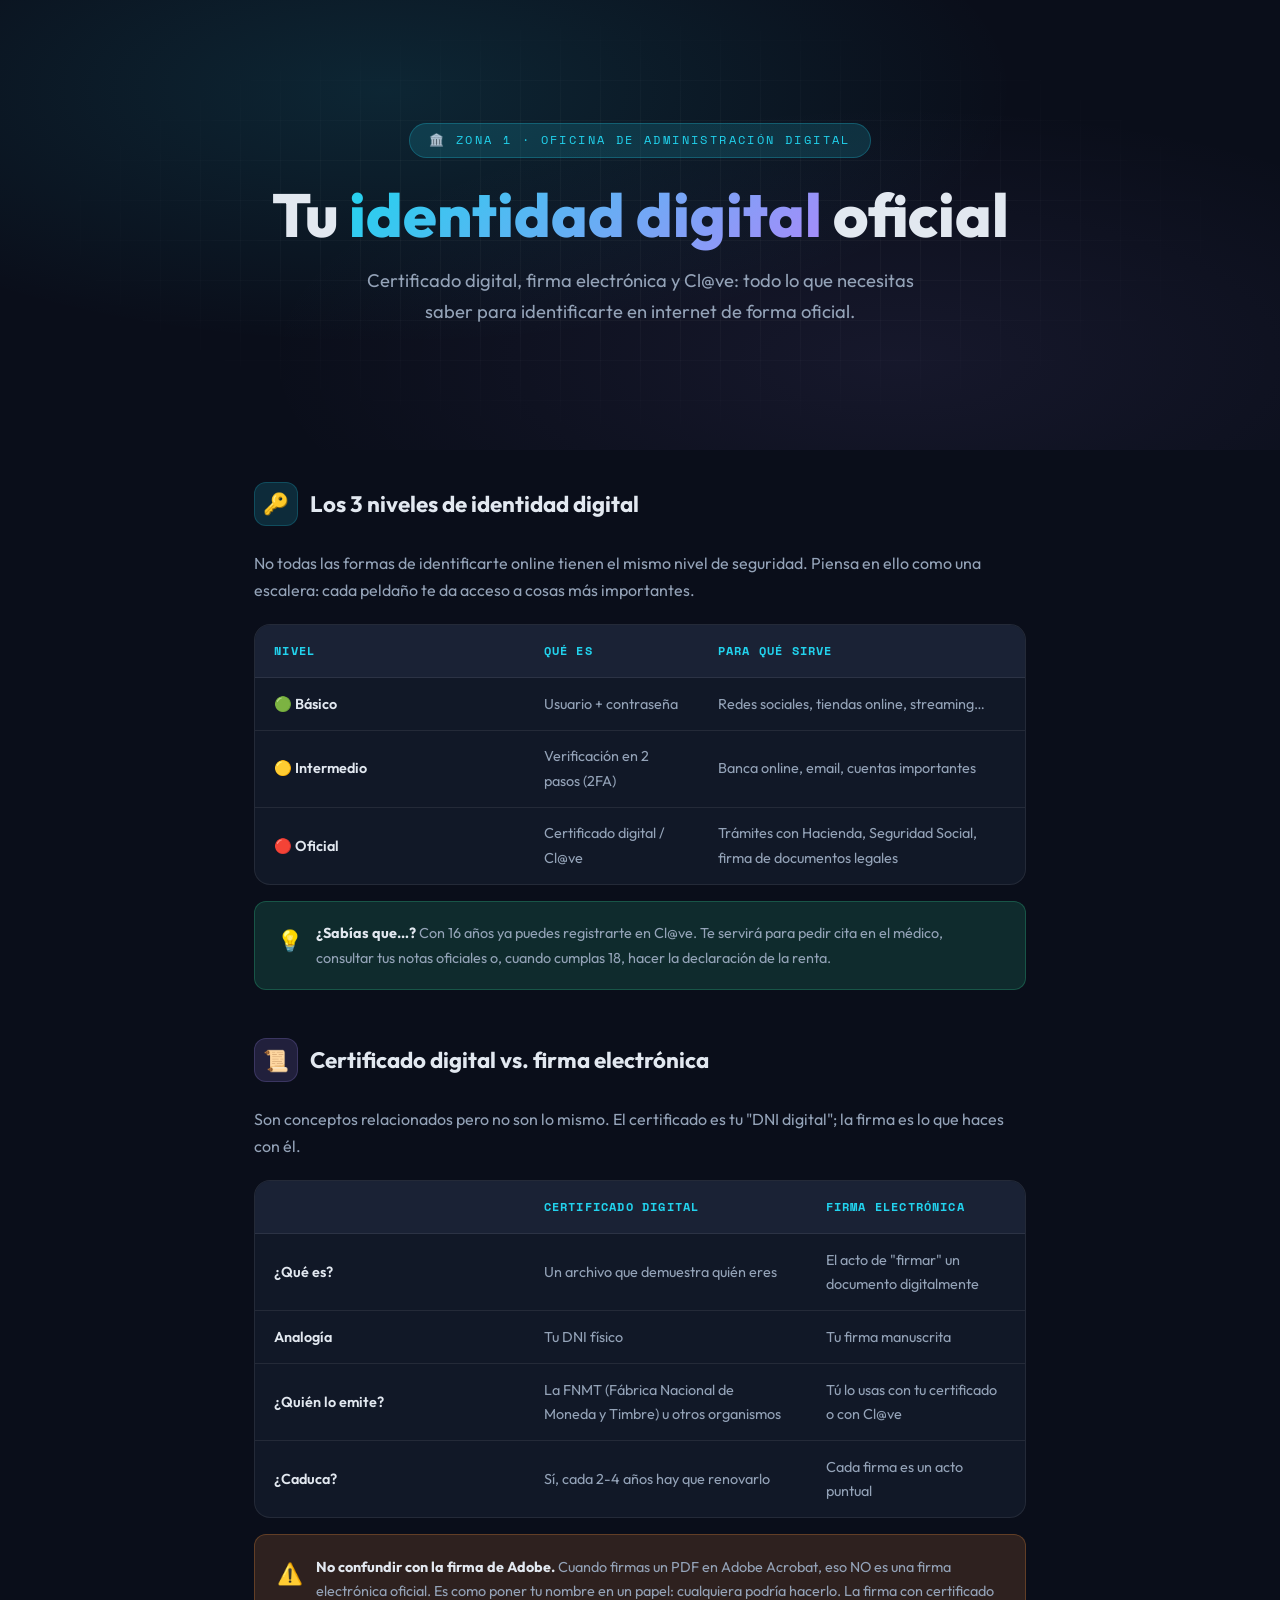
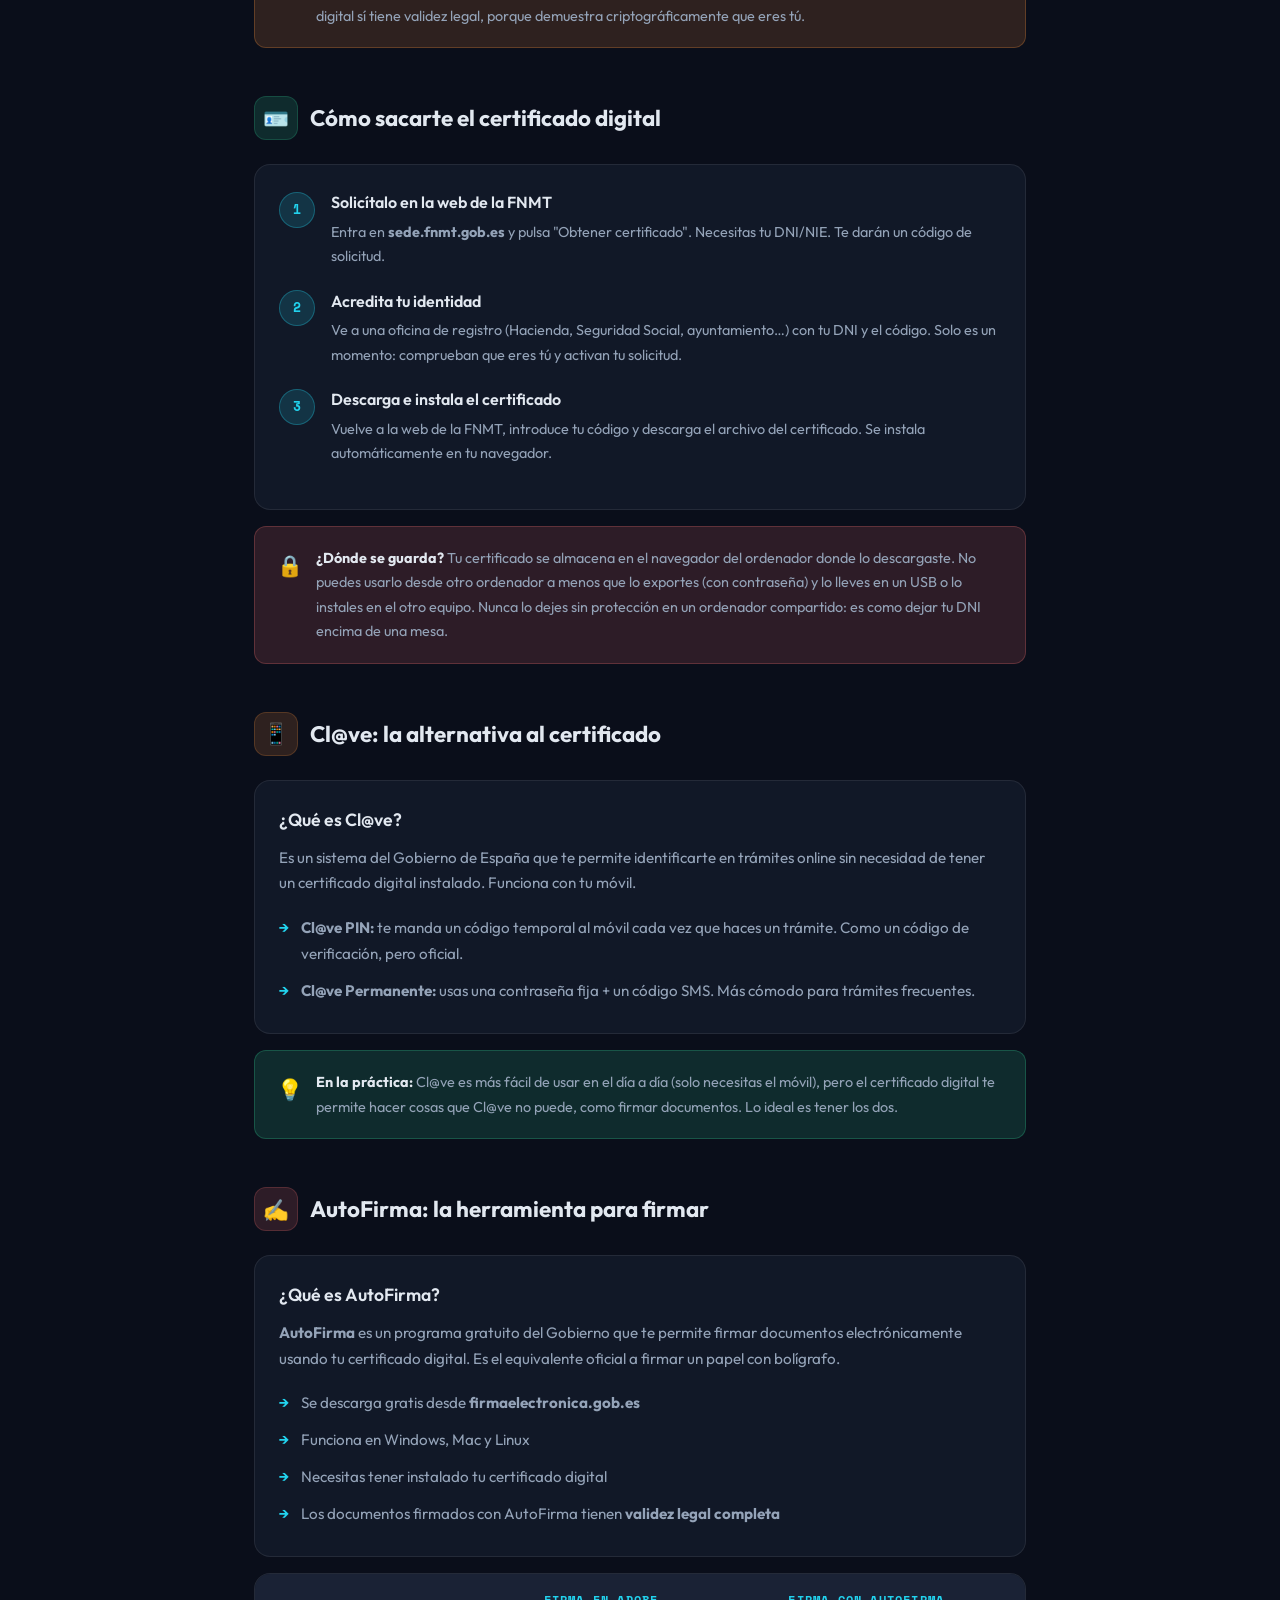
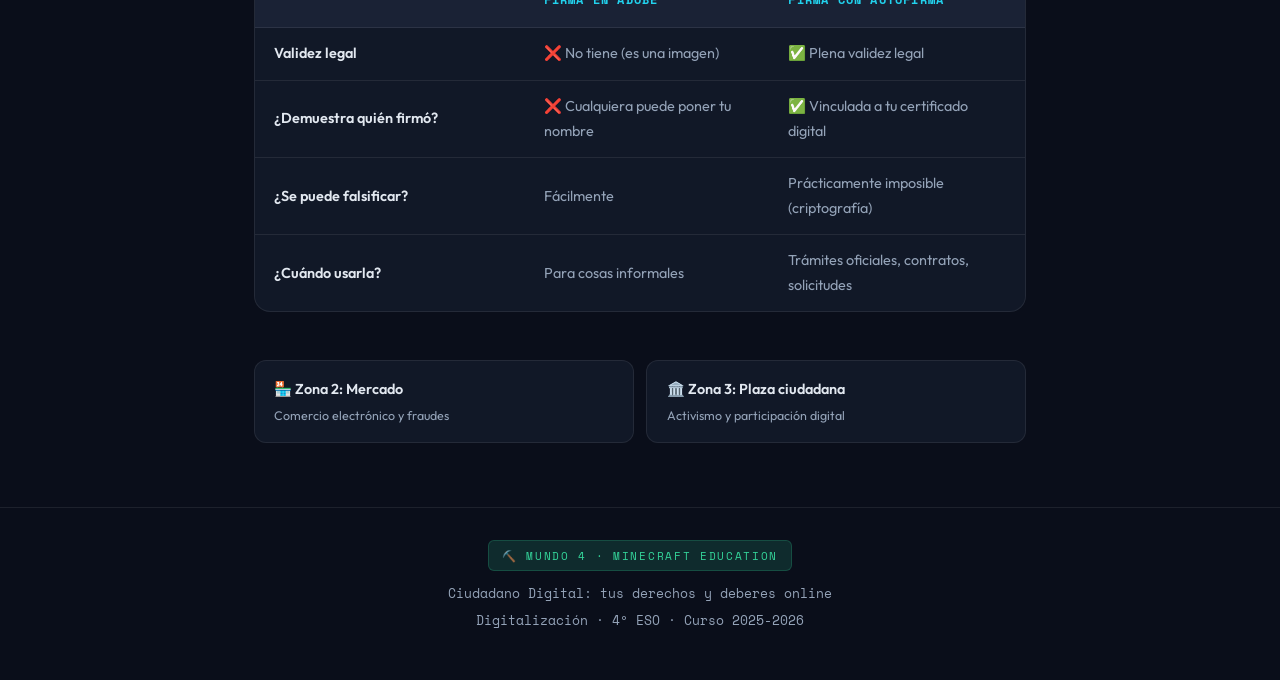
==== index.html @ 79eaaeb9 "Update index.html" ====
<!DOCTYPE html>
<html lang="es">
<head>
    <meta charset="UTF-8">
    <meta name="viewport" content="width=device-width, initial-scale=1.0">
    <title>Mundo 4 · Ciudadano Digital</title>
    <link href="https://fonts.googleapis.com/css2?family=Outfit:wght@300;400;600;800&family=Space+Mono:wght@400;700&display=swap" rel="stylesheet">
    <style>
        @font-face {
            font-family: 'Minecraft';
            src: url('Minecraft-Tenv2.otf') format('opentype');
            font-weight: normal;
            font-style: normal;
        }

        :root {
            --bg: #0a0e1a;
            --surface: #111827;
            --surface-2: #1a2235;
            --accent: #22d3ee;
            --accent-dim: rgba(34, 211, 238, 0.15);
            --accent-glow: rgba(34, 211, 238, 0.3);
            --green: #34d399;
            --green-dim: rgba(52, 211, 153, 0.15);
            --orange: #fb923c;
            --orange-dim: rgba(251, 146, 60, 0.15);
            --red: #f87171;
            --red-dim: rgba(248, 113, 113, 0.15);
            --purple: #a78bfa;
            --purple-dim: rgba(167, 139, 250, 0.15);
            --text: #e2e8f0;
            --text-dim: #94a3b8;
            --border: rgba(255,255,255,0.08);
        }

        * { margin: 0; padding: 0; box-sizing: border-box; }

        body {
            font-family: 'Outfit', sans-serif;
            background: var(--bg);
            color: var(--text);
            line-height: 1.7;
            overflow-x: hidden;
        }

        /* === HERO === */
        .hero {
            position: relative;
            min-height: 50vh;
            display: flex;
            flex-direction: column;
            justify-content: center;
            align-items: center;
            text-align: center;
            padding: 3rem 1.5rem;
            background:
                radial-gradient(ellipse at 30% 20%, rgba(34,211,238,0.12) 0%, transparent 50%),
                radial-gradient(ellipse at 70% 80%, rgba(167,139,250,0.08) 0%, transparent 50%),
                var(--bg);
        }

        .hero::before {
            content: '';
            position: absolute;
            inset: 0;
            background-image:
                linear-gradient(rgba(255,255,255,0.03) 1px, transparent 1px),
                linear-gradient(90deg, rgba(255,255,255,0.03) 1px, transparent 1px);
            background-size: 40px 40px;
            mask-image: radial-gradient(ellipse at center, black 30%, transparent 70%);
        }

        .hero-badge {
            font-family: 'Space Mono', monospace;
            font-size: 0.75rem;
            text-transform: uppercase;
            letter-spacing: 0.2em;
            color: var(--accent);
            background: var(--accent-dim);
            border: 1px solid rgba(34,211,238,0.25);
            padding: 0.4rem 1.2rem;
            border-radius: 100px;
            margin-bottom: 1.5rem;
            position: relative;
        }

        .hero h1 {
            font-family: 'Minecraft', 'Outfit', sans-serif;
            font-size: clamp(2.2rem, 6vw, 3.8rem);
            font-weight: 800;
            line-height: 1.1;
            margin-bottom: 1rem;
            position: relative;
        }

        .hero h1 span {
            background: linear-gradient(135deg, var(--accent), var(--purple));
            -webkit-background-clip: text;
            -webkit-text-fill-color: transparent;
            background-clip: text;
        }

        .hero p {
            font-size: 1.15rem;
            color: var(--text-dim);
            max-width: 560px;
            position: relative;
        }

        /* === MAIN CONTENT === */
        .content {
            max-width: 820px;
            margin: 0 auto;
            padding: 2rem 1.5rem 4rem;
        }

        /* === SECTION === */
        .section {
            margin-bottom: 3rem;
        }

        .section-header {
            display: flex;
            align-items: center;
            gap: 0.75rem;
            margin-bottom: 1.5rem;
        }

        .section-icon {
            width: 44px;
            height: 44px;
            border-radius: 12px;
            display: flex;
            align-items: center;
            justify-content: center;
            font-size: 1.3rem;
            flex-shrink: 0;
        }

        .section-icon.cyan { background: var(--accent-dim); border: 1px solid rgba(34,211,238,0.2); }
        .section-icon.green { background: var(--green-dim); border: 1px solid rgba(52,211,153,0.2); }
        .section-icon.orange { background: var(--orange-dim); border: 1px solid rgba(251,146,60,0.2); }
        .section-icon.purple { background: var(--purple-dim); border: 1px solid rgba(167,139,250,0.2); }
        .section-icon.red { background: var(--red-dim); border: 1px solid rgba(248,113,113,0.2); }

        .section-header h2 {
            font-family: 'Minecraft', 'Outfit', sans-serif;
            font-size: 1.4rem;
            font-weight: 700;
        }

        /* === CARDS === */
        .card {
            background: var(--surface);
            border: 1px solid var(--border);
            border-radius: 16px;
            padding: 1.5rem;
            margin-bottom: 1rem;
            transition: border-color 0.3s;
        }

        .card:hover {
            border-color: rgba(255,255,255,0.15);
        }

        .card h3 {
            font-size: 1.1rem;
            font-weight: 600;
            margin-bottom: 0.6rem;
        }

        .card p, .card li {
            color: var(--text-dim);
            font-size: 0.95rem;
        }

        .card ul {
            list-style: none;
            padding: 0;
        }

        .card ul li {
            padding: 0.35rem 0;
            padding-left: 1.4rem;
            position: relative;
        }

        .card ul li::before {
            content: '→';
            position: absolute;
            left: 0;
            color: var(--accent);
            font-weight: 600;
        }

        /* === COMPARISON TABLE === */
        .compare-table {
            width: 100%;
            border-collapse: separate;
            border-spacing: 0;
            background: var(--surface);
            border-radius: 16px;
            overflow: hidden;
            border: 1px solid var(--border);
            margin-bottom: 1rem;
        }

        .compare-table th {
            font-family: 'Space Mono', monospace;
            font-size: 0.75rem;
            text-transform: uppercase;
            letter-spacing: 0.1em;
            color: var(--accent);
            background: var(--surface-2);
            padding: 1rem 1.2rem;
            text-align: left;
            border-bottom: 1px solid var(--border);
        }

        .compare-table td {
            padding: 0.85rem 1.2rem;
            font-size: 0.9rem;
            color: var(--text-dim);
            border-bottom: 1px solid var(--border);
        }

        .compare-table tr:last-child td { border-bottom: none; }

        .compare-table td:first-child {
            font-weight: 600;
            color: var(--text);
            width: 35%;
        }

        /* === STEPS === */
        .steps {
            counter-reset: step;
        }

        .step {
            display: flex;
            gap: 1rem;
            margin-bottom: 1.2rem;
        }

        .step-num {
            counter-increment: step;
            width: 36px;
            height: 36px;
            border-radius: 50%;
            background: var(--accent-dim);
            border: 1px solid rgba(34,211,238,0.3);
            display: flex;
            align-items: center;
            justify-content: center;
            font-family: 'Space Mono', monospace;
            font-size: 0.8rem;
            font-weight: 700;
            color: var(--accent);
            flex-shrink: 0;
            margin-top: 0.15rem;
        }

        .step-num::before { content: counter(step); }

        .step-text h4 {
            font-size: 1rem;
            font-weight: 600;
            margin-bottom: 0.2rem;
        }

        .step-text p {
            color: var(--text-dim);
            font-size: 0.9rem;
        }

        /* === ALERT BOX === */
        .alert {
            border-radius: 12px;
            padding: 1.2rem 1.4rem;
            margin-bottom: 1rem;
            display: flex;
            gap: 0.8rem;
            align-items: flex-start;
        }

        .alert.warning {
            background: var(--orange-dim);
            border: 1px solid rgba(251,146,60,0.25);
        }

        .alert.danger {
            background: var(--red-dim);
            border: 1px solid rgba(248,113,113,0.25);
        }

        .alert.tip {
            background: var(--green-dim);
            border: 1px solid rgba(52,211,153,0.25);
        }

        .alert-icon { font-size: 1.3rem; flex-shrink: 0; margin-top: 0.1rem; }

        .alert-content p {
            font-size: 0.9rem;
            color: var(--text-dim);
        }

        .alert-content strong {
            color: var(--text);
        }

        /* === FOOTER === */
        .footer {
            text-align: center;
            padding: 2rem 1.5rem 3rem;
            border-top: 1px solid var(--border);
        }

        .footer p {
            font-size: 0.8rem;
            color: var(--text-dim);
            font-family: 'Space Mono', monospace;
        }

        .footer .minecraft-tag {
            display: inline-block;
            font-family: 'Minecraft', 'Space Mono', monospace;
            background: var(--green-dim);
            border: 1px solid rgba(52,211,153,0.2);
            color: var(--green);
            padding: 0.3rem 0.8rem;
            border-radius: 6px;
            font-size: 0.7rem;
            text-transform: uppercase;
            letter-spacing: 0.15em;
            margin-bottom: 0.8rem;
        }

        /* === NAV BETWEEN ZONES === */
        .zone-nav {
            display: grid;
            grid-template-columns: 1fr 1fr;
            gap: 0.8rem;
            margin-top: 2rem;
        }

        .zone-link {
            display: block;
            background: var(--surface);
            border: 1px solid var(--border);
            border-radius: 12px;
            padding: 1rem 1.2rem;
            text-decoration: none;
            color: var(--text);
            font-weight: 600;
            font-size: 0.9rem;
            transition: all 0.3s;
        }

        .zone-link:hover {
            border-color: var(--accent);
            background: var(--accent-dim);
        }

        .zone-link small {
            display: block;
            font-weight: 400;
            color: var(--text-dim);
            font-size: 0.78rem;
            margin-top: 0.2rem;
        }

        /* === ANIMATIONS === */
        @keyframes fadeUp {
            from { opacity: 0; transform: translateY(20px); }
            to { opacity: 1; transform: translateY(0); }
        }

        .hero-badge, .hero h1, .hero p, .section, .zone-nav {
            animation: fadeUp 0.6s ease-out both;
        }
        .hero h1 { animation-delay: 0.1s; }
        .hero p { animation-delay: 0.2s; }
        .section:nth-child(1) { animation-delay: 0.3s; }
        .section:nth-child(2) { animation-delay: 0.35s; }
        .section:nth-child(3) { animation-delay: 0.4s; }

        /* === RESPONSIVE === */
        @media (max-width: 600px) {
            .zone-nav { grid-template-columns: 1fr; }
            .compare-table { font-size: 0.85rem; }
        }
    </style>
</head>
<body>

    <!-- HERO -->
    <header class="hero">
        <div class="hero-badge">🏛️ Zona 1 · Oficina de Administración Digital</div>
        <h1>Tu <span>identidad digital</span> oficial</h1>
        <p>Certificado digital, firma electrónica y Cl@ve: todo lo que necesitas saber para identificarte en internet de forma oficial.</p>
    </header>

    <!-- MAIN CONTENT -->
    <main class="content">

        <!-- SECTION 1: Niveles de identidad -->
        <section class="section">
            <div class="section-header">
                <div class="section-icon cyan">🔑</div>
                <h2>Los 3 niveles de identidad digital</h2>
            </div>

            <p style="color: var(--text-dim); margin-bottom: 1.2rem;">
                No todas las formas de identificarte online tienen el mismo nivel de seguridad. Piensa en ello como una escalera: cada peldaño te da acceso a cosas más importantes.
            </p>

            <table class="compare-table">
                <thead>
                    <tr>
                        <th>Nivel</th>
                        <th>Qué es</th>
                        <th>Para qué sirve</th>
                    </tr>
                </thead>
                <tbody>
                    <tr>
                        <td>🟢 Básico</td>
                        <td>Usuario + contraseña</td>
                        <td>Redes sociales, tiendas online, streaming…</td>
                    </tr>
                    <tr>
                        <td>🟡 Intermedio</td>
                        <td>Verificación en 2 pasos (2FA)</td>
                        <td>Banca online, email, cuentas importantes</td>
                    </tr>
                    <tr>
                        <td>🔴 Oficial</td>
                        <td>Certificado digital / Cl@ve</td>
                        <td>Trámites con Hacienda, Seguridad Social, firma de documentos legales</td>
                    </tr>
                </tbody>
            </table>

            <div class="alert tip">
                <span class="alert-icon">💡</span>
                <div class="alert-content">
                    <p><strong>¿Sabías que…?</strong> Con 16 años ya puedes registrarte en Cl@ve. Te servirá para pedir cita en el médico, consultar tus notas oficiales o, cuando cumplas 18, hacer la declaración de la renta.</p>
                </div>
            </div>
        </section>

        <!-- SECTION 2: Certificado vs. firma -->
        <section class="section">
            <div class="section-header">
                <div class="section-icon purple">📜</div>
                <h2>Certificado digital vs. firma electrónica</h2>
            </div>

            <p style="color: var(--text-dim); margin-bottom: 1.2rem;">
                Son conceptos relacionados pero no son lo mismo. El certificado es tu "DNI digital"; la firma es lo que haces con él.
            </p>

            <table class="compare-table">
                <thead>
                    <tr>
                        <th></th>
                        <th>Certificado digital</th>
                        <th>Firma electrónica</th>
                    </tr>
                </thead>
                <tbody>
                    <tr>
                        <td>¿Qué es?</td>
                        <td>Un archivo que demuestra quién eres</td>
                        <td>El acto de "firmar" un documento digitalmente</td>
                    </tr>
                    <tr>
                        <td>Analogía</td>
                        <td>Tu DNI físico</td>
                        <td>Tu firma manuscrita</td>
                    </tr>
                    <tr>
                        <td>¿Quién lo emite?</td>
                        <td>La FNMT (Fábrica Nacional de Moneda y Timbre) u otros organismos</td>
                        <td>Tú lo usas con tu certificado o con Cl@ve</td>
                    </tr>
                    <tr>
                        <td>¿Caduca?</td>
                        <td>Sí, cada 2-4 años hay que renovarlo</td>
                        <td>Cada firma es un acto puntual</td>
                    </tr>
                </tbody>
            </table>

            <div class="alert warning">
                <span class="alert-icon">⚠️</span>
                <div class="alert-content">
                    <p><strong>No confundir con la firma de Adobe.</strong> Cuando firmas un PDF en Adobe Acrobat, eso NO es una firma electrónica oficial. Es como poner tu nombre en un papel: cualquiera podría hacerlo. La firma con certificado digital sí tiene validez legal, porque demuestra criptográficamente que eres tú.</p>
                </div>
            </div>
        </section>

        <!-- SECTION 3: Cómo sacarse el certificado -->
        <section class="section">
            <div class="section-header">
                <div class="section-icon green">🪪</div>
                <h2>Cómo sacarte el certificado digital</h2>
            </div>

            <div class="card">
                <div class="steps">
                    <div class="step">
                        <div class="step-num"></div>
                        <div class="step-text">
                            <h4>Solicítalo en la web de la FNMT</h4>
                            <p>Entra en <strong>sede.fnmt.gob.es</strong> y pulsa "Obtener certificado". Necesitas tu DNI/NIE. Te darán un código de solicitud.</p>
                        </div>
                    </div>
                    <div class="step">
                        <div class="step-num"></div>
                        <div class="step-text">
                            <h4>Acredita tu identidad</h4>
                            <p>Ve a una oficina de registro (Hacienda, Seguridad Social, ayuntamiento…) con tu DNI y el código. Solo es un momento: comprueban que eres tú y activan tu solicitud.</p>
                        </div>
                    </div>
                    <div class="step">
                        <div class="step-num"></div>
                        <div class="step-text">
                            <h4>Descarga e instala el certificado</h4>
                            <p>Vuelve a la web de la FNMT, introduce tu código y descarga el archivo del certificado. Se instala automáticamente en tu navegador.</p>
                        </div>
                    </div>
                </div>
            </div>

            <div class="alert danger">
                <span class="alert-icon">🔒</span>
                <div class="alert-content">
                    <p><strong>¿Dónde se guarda?</strong> Tu certificado se almacena en el navegador del ordenador donde lo descargaste. No puedes usarlo desde otro ordenador a menos que lo exportes (con contraseña) y lo lleves en un USB o lo instales en el otro equipo. Nunca lo dejes sin protección en un ordenador compartido: es como dejar tu DNI encima de una mesa.</p>
                </div>
            </div>
        </section>

        <!-- SECTION 4: Cl@ve -->
        <section class="section">
            <div class="section-header">
                <div class="section-icon orange">📱</div>
                <h2>Cl@ve: la alternativa al certificado</h2>
            </div>

            <div class="card">
                <h3>¿Qué es Cl@ve?</h3>
                <p>Es un sistema del Gobierno de España que te permite identificarte en trámites online sin necesidad de tener un certificado digital instalado. Funciona con tu móvil.</p>
                <ul style="margin-top: 0.8rem;">
                    <li><strong>Cl@ve PIN:</strong> te manda un código temporal al móvil cada vez que haces un trámite. Como un código de verificación, pero oficial.</li>
                    <li><strong>Cl@ve Permanente:</strong> usas una contraseña fija + un código SMS. Más cómodo para trámites frecuentes.</li>
                </ul>
            </div>

            <div class="alert tip">
                <span class="alert-icon">💡</span>
                <div class="alert-content">
                    <p><strong>En la práctica:</strong> Cl@ve es más fácil de usar en el día a día (solo necesitas el móvil), pero el certificado digital te permite hacer cosas que Cl@ve no puede, como firmar documentos. Lo ideal es tener los dos.</p>
                </div>
            </div>
        </section>

        <!-- SECTION 5: AutoFirma -->
        <section class="section">
            <div class="section-header">
                <div class="section-icon red">✍️</div>
                <h2>AutoFirma: la herramienta para firmar</h2>
            </div>

            <div class="card">
                <h3>¿Qué es AutoFirma?</h3>
                <p><strong>AutoFirma</strong> es un programa gratuito del Gobierno que te permite firmar documentos electrónicamente usando tu certificado digital. Es el equivalente oficial a firmar un papel con bolígrafo.</p>
                <ul style="margin-top: 0.8rem;">
                    <li>Se descarga gratis desde <strong>firmaelectronica.gob.es</strong></li>
                    <li>Funciona en Windows, Mac y Linux</li>
                    <li>Necesitas tener instalado tu certificado digital</li>
                    <li>Los documentos firmados con AutoFirma tienen <strong>validez legal completa</strong></li>
                </ul>
            </div>

            <table class="compare-table">
                <thead>
                    <tr>
                        <th></th>
                        <th>Firma en Adobe</th>
                        <th>Firma con AutoFirma</th>
                    </tr>
                </thead>
                <tbody>
                    <tr>
                        <td>Validez legal</td>
                        <td>❌ No tiene (es una imagen)</td>
                        <td>✅ Plena validez legal</td>
                    </tr>
                    <tr>
                        <td>¿Demuestra quién firmó?</td>
                        <td>❌ Cualquiera puede poner tu nombre</td>
                        <td>✅ Vinculada a tu certificado digital</td>
                    </tr>
                    <tr>
                        <td>¿Se puede falsificar?</td>
                        <td>Fácilmente</td>
                        <td>Prácticamente imposible (criptografía)</td>
                    </tr>
                    <tr>
                        <td>¿Cuándo usarla?</td>
                        <td>Para cosas informales</td>
                        <td>Trámites oficiales, contratos, solicitudes</td>
                    </tr>
                </tbody>
            </table>
        </section>

        <!-- NAV ZONES -->
        <nav class="zone-nav">
            <a class="zone-link" href="#">
                🏪 Zona 2: Mercado
                <small>Comercio electrónico y fraudes</small>
            </a>
            <a class="zone-link" href="#">
                🏛️ Zona 3: Plaza ciudadana
                <small>Activismo y participación digital</small>
            </a>
        </nav>

    </main>

    <!-- FOOTER -->
    <footer class="footer">
        <div class="minecraft-tag">⛏️ Mundo 4 · Minecraft Education</div>
        <p>Ciudadano Digital: tus derechos y deberes online</p>
        <p style="margin-top: 0.3rem;">Digitalización · 4º ESO · Curso 2025-2026</p>
    </footer>

</body>
</html>
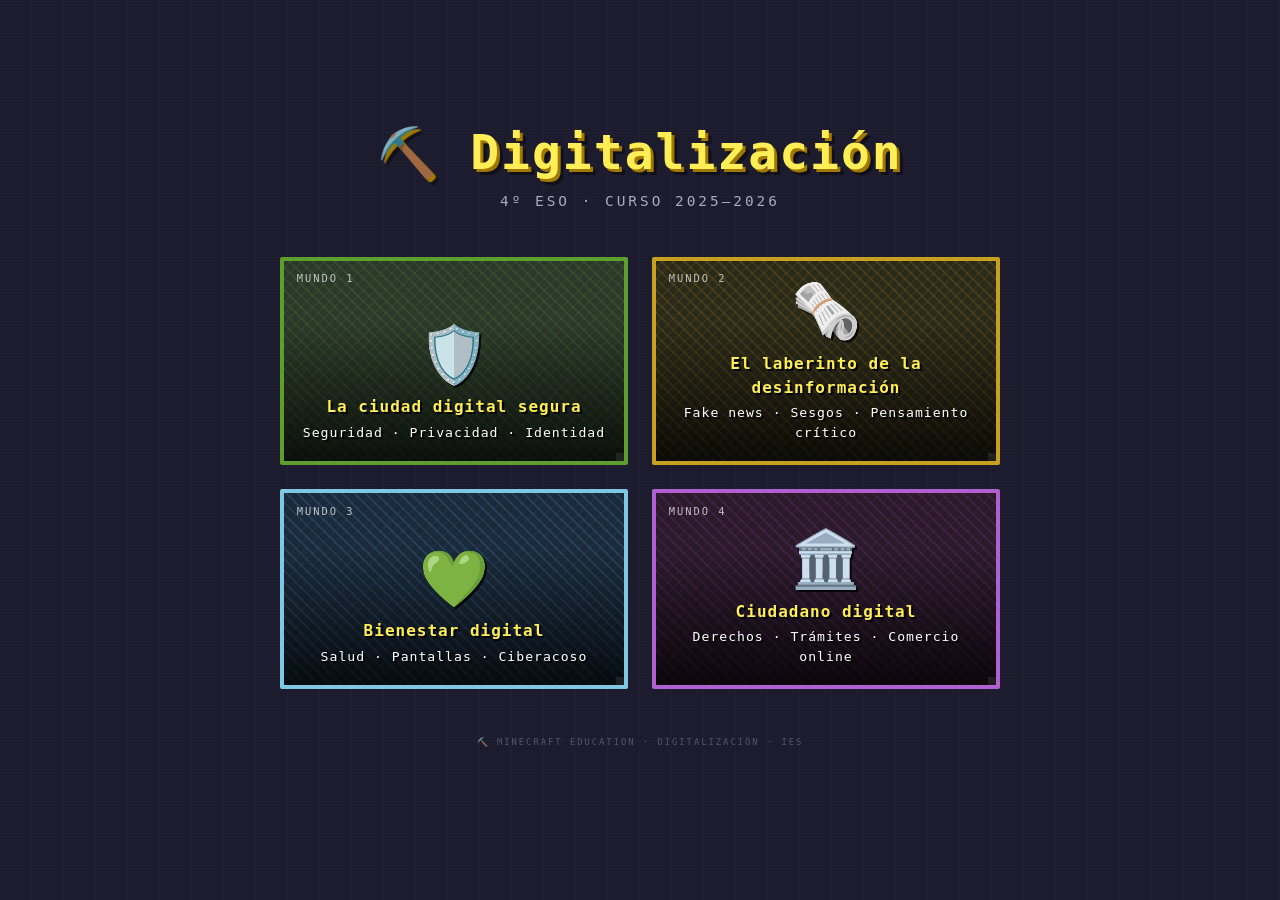
==== commit 19b91282: "Add files via upload" ====
--- a/index.html
+++ b/index.html
@@ -1,643 +1,287 @@
 <!DOCTYPE html>
 <html lang="es">
 <head>
-    <meta charset="UTF-8">
-    <meta name="viewport" content="width=device-width, initial-scale=1.0">
-    <title>Mundo 4 · Ciudadano Digital</title>
-    <link href="https://fonts.googleapis.com/css2?family=Outfit:wght@300;400;600;800&family=Space+Mono:wght@400;700&display=swap" rel="stylesheet">
-    <style>
-        @font-face {
-            font-family: 'Minecraft';
-            src: url('Minecraft-Tenv2.otf') format('opentype');
-            font-weight: normal;
-            font-style: normal;
-        }
-
-        :root {
-            --bg: #0a0e1a;
-            --surface: #111827;
-            --surface-2: #1a2235;
-            --accent: #22d3ee;
-            --accent-dim: rgba(34, 211, 238, 0.15);
-            --accent-glow: rgba(34, 211, 238, 0.3);
-            --green: #34d399;
-            --green-dim: rgba(52, 211, 153, 0.15);
-            --orange: #fb923c;
-            --orange-dim: rgba(251, 146, 60, 0.15);
-            --red: #f87171;
-            --red-dim: rgba(248, 113, 113, 0.15);
-            --purple: #a78bfa;
-            --purple-dim: rgba(167, 139, 250, 0.15);
-            --text: #e2e8f0;
-            --text-dim: #94a3b8;
-            --border: rgba(255,255,255,0.08);
-        }
-
-        * { margin: 0; padding: 0; box-sizing: border-box; }
-
-        body {
-            font-family: 'Outfit', sans-serif;
-            background: var(--bg);
-            color: var(--text);
-            line-height: 1.7;
-            overflow-x: hidden;
-        }
-
-        /* === HERO === */
-        .hero {
-            position: relative;
-            min-height: 50vh;
-            display: flex;
-            flex-direction: column;
-            justify-content: center;
-            align-items: center;
-            text-align: center;
-            padding: 3rem 1.5rem;
-            background:
-                radial-gradient(ellipse at 30% 20%, rgba(34,211,238,0.12) 0%, transparent 50%),
-                radial-gradient(ellipse at 70% 80%, rgba(167,139,250,0.08) 0%, transparent 50%),
-                var(--bg);
-        }
-
-        .hero::before {
-            content: '';
-            position: absolute;
-            inset: 0;
-            background-image:
-                linear-gradient(rgba(255,255,255,0.03) 1px, transparent 1px),
-                linear-gradient(90deg, rgba(255,255,255,0.03) 1px, transparent 1px);
-            background-size: 40px 40px;
-            mask-image: radial-gradient(ellipse at center, black 30%, transparent 70%);
-        }
-
-        .hero-badge {
-            font-family: 'Space Mono', monospace;
-            font-size: 0.75rem;
-            text-transform: uppercase;
-            letter-spacing: 0.2em;
-            color: var(--accent);
-            background: var(--accent-dim);
-            border: 1px solid rgba(34,211,238,0.25);
-            padding: 0.4rem 1.2rem;
-            border-radius: 100px;
-            margin-bottom: 1.5rem;
-            position: relative;
-        }
-
-        .hero h1 {
-            font-family: 'Minecraft', 'Outfit', sans-serif;
-            font-size: clamp(2.2rem, 6vw, 3.8rem);
-            font-weight: 800;
-            line-height: 1.1;
-            margin-bottom: 1rem;
-            position: relative;
-        }
-
-        .hero h1 span {
-            background: linear-gradient(135deg, var(--accent), var(--purple));
-            -webkit-background-clip: text;
-            -webkit-text-fill-color: transparent;
-            background-clip: text;
-        }
-
-        .hero p {
-            font-size: 1.15rem;
-            color: var(--text-dim);
-            max-width: 560px;
-            position: relative;
-        }
-
-        /* === MAIN CONTENT === */
-        .content {
-            max-width: 820px;
-            margin: 0 auto;
-            padding: 2rem 1.5rem 4rem;
-        }
-
-        /* === SECTION === */
-        .section {
-            margin-bottom: 3rem;
-        }
-
-        .section-header {
-            display: flex;
-            align-items: center;
-            gap: 0.75rem;
-            margin-bottom: 1.5rem;
-        }
-
-        .section-icon {
-            width: 44px;
-            height: 44px;
-            border-radius: 12px;
-            display: flex;
-            align-items: center;
-            justify-content: center;
-            font-size: 1.3rem;
-            flex-shrink: 0;
-        }
-
-        .section-icon.cyan { background: var(--accent-dim); border: 1px solid rgba(34,211,238,0.2); }
-        .section-icon.green { background: var(--green-dim); border: 1px solid rgba(52,211,153,0.2); }
-        .section-icon.orange { background: var(--orange-dim); border: 1px solid rgba(251,146,60,0.2); }
-        .section-icon.purple { background: var(--purple-dim); border: 1px solid rgba(167,139,250,0.2); }
-        .section-icon.red { background: var(--red-dim); border: 1px solid rgba(248,113,113,0.2); }
-
-        .section-header h2 {
-            font-family: 'Minecraft', 'Outfit', sans-serif;
-            font-size: 1.4rem;
-            font-weight: 700;
-        }
-
-        /* === CARDS === */
-        .card {
-            background: var(--surface);
-            border: 1px solid var(--border);
-            border-radius: 16px;
-            padding: 1.5rem;
-            margin-bottom: 1rem;
-            transition: border-color 0.3s;
-        }
-
-        .card:hover {
-            border-color: rgba(255,255,255,0.15);
-        }
-
-        .card h3 {
-            font-size: 1.1rem;
-            font-weight: 600;
-            margin-bottom: 0.6rem;
-        }
-
-        .card p, .card li {
-            color: var(--text-dim);
-            font-size: 0.95rem;
-        }
-
-        .card ul {
-            list-style: none;
-            padding: 0;
-        }
-
-        .card ul li {
-            padding: 0.35rem 0;
-            padding-left: 1.4rem;
-            position: relative;
-        }
-
-        .card ul li::before {
-            content: '→';
-            position: absolute;
-            left: 0;
-            color: var(--accent);
-            font-weight: 600;
-        }
-
-        /* === COMPARISON TABLE === */
-        .compare-table {
-            width: 100%;
-            border-collapse: separate;
-            border-spacing: 0;
-            background: var(--surface);
-            border-radius: 16px;
-            overflow: hidden;
-            border: 1px solid var(--border);
-            margin-bottom: 1rem;
-        }
-
-        .compare-table th {
-            font-family: 'Space Mono', monospace;
-            font-size: 0.75rem;
-            text-transform: uppercase;
-            letter-spacing: 0.1em;
-            color: var(--accent);
-            background: var(--surface-2);
-            padding: 1rem 1.2rem;
-            text-align: left;
-            border-bottom: 1px solid var(--border);
-        }
-
-        .compare-table td {
-            padding: 0.85rem 1.2rem;
-            font-size: 0.9rem;
-            color: var(--text-dim);
-            border-bottom: 1px solid var(--border);
-        }
-
-        .compare-table tr:last-child td { border-bottom: none; }
-
-        .compare-table td:first-child {
-            font-weight: 600;
-            color: var(--text);
-            width: 35%;
-        }
-
-        /* === STEPS === */
-        .steps {
-            counter-reset: step;
-        }
-
-        .step {
-            display: flex;
-            gap: 1rem;
-            margin-bottom: 1.2rem;
-        }
-
-        .step-num {
-            counter-increment: step;
-            width: 36px;
-            height: 36px;
-            border-radius: 50%;
-            background: var(--accent-dim);
-            border: 1px solid rgba(34,211,238,0.3);
-            display: flex;
-            align-items: center;
-            justify-content: center;
-            font-family: 'Space Mono', monospace;
-            font-size: 0.8rem;
-            font-weight: 700;
-            color: var(--accent);
-            flex-shrink: 0;
-            margin-top: 0.15rem;
-        }
-
-        .step-num::before { content: counter(step); }
-
-        .step-text h4 {
-            font-size: 1rem;
-            font-weight: 600;
-            margin-bottom: 0.2rem;
-        }
-
-        .step-text p {
-            color: var(--text-dim);
-            font-size: 0.9rem;
-        }
-
-        /* === ALERT BOX === */
-        .alert {
-            border-radius: 12px;
-            padding: 1.2rem 1.4rem;
-            margin-bottom: 1rem;
-            display: flex;
-            gap: 0.8rem;
-            align-items: flex-start;
-        }
-
-        .alert.warning {
-            background: var(--orange-dim);
-            border: 1px solid rgba(251,146,60,0.25);
-        }
-
-        .alert.danger {
-            background: var(--red-dim);
-            border: 1px solid rgba(248,113,113,0.25);
-        }
-
-        .alert.tip {
-            background: var(--green-dim);
-            border: 1px solid rgba(52,211,153,0.25);
-        }
-
-        .alert-icon { font-size: 1.3rem; flex-shrink: 0; margin-top: 0.1rem; }
-
-        .alert-content p {
-            font-size: 0.9rem;
-            color: var(--text-dim);
-        }
-
-        .alert-content strong {
-            color: var(--text);
-        }
-
-        /* === FOOTER === */
-        .footer {
-            text-align: center;
-            padding: 2rem 1.5rem 3rem;
-            border-top: 1px solid var(--border);
-        }
-
-        .footer p {
-            font-size: 0.8rem;
-            color: var(--text-dim);
-            font-family: 'Space Mono', monospace;
-        }
-
-        .footer .minecraft-tag {
-            display: inline-block;
-            font-family: 'Minecraft', 'Space Mono', monospace;
-            background: var(--green-dim);
-            border: 1px solid rgba(52,211,153,0.2);
-            color: var(--green);
-            padding: 0.3rem 0.8rem;
-            border-radius: 6px;
-            font-size: 0.7rem;
-            text-transform: uppercase;
-            letter-spacing: 0.15em;
-            margin-bottom: 0.8rem;
-        }
-
-        /* === NAV BETWEEN ZONES === */
-        .zone-nav {
-            display: grid;
-            grid-template-columns: 1fr 1fr;
-            gap: 0.8rem;
-            margin-top: 2rem;
-        }
-
-        .zone-link {
-            display: block;
-            background: var(--surface);
-            border: 1px solid var(--border);
-            border-radius: 12px;
-            padding: 1rem 1.2rem;
-            text-decoration: none;
-            color: var(--text);
-            font-weight: 600;
-            font-size: 0.9rem;
-            transition: all 0.3s;
-        }
-
-        .zone-link:hover {
-            border-color: var(--accent);
-            background: var(--accent-dim);
-        }
-
-        .zone-link small {
-            display: block;
-            font-weight: 400;
-            color: var(--text-dim);
-            font-size: 0.78rem;
-            margin-top: 0.2rem;
-        }
-
-        /* === ANIMATIONS === */
-        @keyframes fadeUp {
-            from { opacity: 0; transform: translateY(20px); }
-            to { opacity: 1; transform: translateY(0); }
-        }
-
-        .hero-badge, .hero h1, .hero p, .section, .zone-nav {
-            animation: fadeUp 0.6s ease-out both;
-        }
-        .hero h1 { animation-delay: 0.1s; }
-        .hero p { animation-delay: 0.2s; }
-        .section:nth-child(1) { animation-delay: 0.3s; }
-        .section:nth-child(2) { animation-delay: 0.35s; }
-        .section:nth-child(3) { animation-delay: 0.4s; }
-
-        /* === RESPONSIVE === */
-        @media (max-width: 600px) {
-            .zone-nav { grid-template-columns: 1fr; }
-            .compare-table { font-size: 0.85rem; }
-        }
-    </style>
+  <meta charset="UTF-8" />
+  <meta name="viewport" content="width=device-width, initial-scale=1.0"/>
+  <title>Digitalización · 4º ESO</title>
+  <style>
+    @font-face {
+      font-family: 'Minecraft';
+      src: url('Minecraft-Tenv2.otf') format('opentype');
+    }
+
+    :root {
+      --dirt:      #866043;
+      --grass:     #5D9E2F;
+      --grass-top: #7BC95A;
+      --stone:     #8a8a8a;
+      --stone-dark:#5a5a5a;
+      --wood:      #6b4f2a;
+      --sky:       #7EC8E3;
+      --bg:        #1c1c2e;
+      --panel:     #2a2a3e;
+      --border:    #444466;
+      --text:      #FFFFFF;
+      --yellow:    #FFEE55;
+      --shadow:    rgba(0,0,0,0.6);
+    }
+
+    * { box-sizing: border-box; margin: 0; padding: 0; }
+
+    body {
+      background-color: var(--bg);
+      background-image:
+        repeating-linear-gradient(
+          0deg,
+          transparent,
+          transparent 31px,
+          rgba(255,255,255,0.02) 31px,
+          rgba(255,255,255,0.02) 32px
+        ),
+        repeating-linear-gradient(
+          90deg,
+          transparent,
+          transparent 31px,
+          rgba(255,255,255,0.02) 31px,
+          rgba(255,255,255,0.02) 32px
+        );
+      min-height: 100vh;
+      display: flex;
+      flex-direction: column;
+      align-items: center;
+      justify-content: center;
+      padding: 2rem 1rem 4rem;
+      font-family: 'Minecraft', monospace;
+      color: var(--text);
+    }
+
+    /* ── TÍTULO ── */
+    .site-title {
+      text-align: center;
+      margin-bottom: 3rem;
+    }
+
+    .site-title h1 {
+      font-family: 'Minecraft', monospace;
+      font-size: clamp(1.6rem, 5vw, 3rem);
+      color: var(--yellow);
+      text-shadow:
+        3px 3px 0 #a07800,
+        6px 6px 0 rgba(0,0,0,0.4);
+      letter-spacing: 2px;
+      line-height: 1.3;
+    }
+
+    .site-title p {
+      font-family: 'Minecraft', monospace;
+      font-size: clamp(0.65rem, 2vw, 0.9rem);
+      color: #aab;
+      margin-top: 0.6rem;
+      letter-spacing: 3px;
+      text-transform: uppercase;
+    }
+
+    /* ── GRID DE MUNDOS ── */
+    .worlds-grid {
+      display: grid;
+      grid-template-columns: repeat(2, 1fr);
+      gap: 1.5rem;
+      width: 100%;
+      max-width: 720px;
+    }
+
+    /* ── BLOQUE / CARTA ── */
+    .world-card {
+      position: relative;
+      display: flex;
+      flex-direction: column;
+      align-items: center;
+      justify-content: flex-end;
+      padding: 1.4rem 1rem 1.2rem;
+      border: 4px solid var(--border);
+      border-radius: 2px;
+      cursor: pointer;
+      text-decoration: none;
+      color: var(--text);
+      overflow: hidden;
+      min-height: 200px;
+      transition: transform 0.1s, box-shadow 0.1s;
+      image-rendering: pixelated;
+    }
+
+    .world-card::before {
+      content: '';
+      position: absolute;
+      inset: 0;
+      background: linear-gradient(
+        to bottom,
+        transparent 30%,
+        rgba(0,0,0,0.75) 100%
+      );
+      z-index: 1;
+    }
+
+    .world-card:hover {
+      transform: translateY(-4px) scale(1.02);
+      box-shadow: 0 8px 32px rgba(0,0,0,0.6), 0 0 0 2px var(--yellow);
+    }
+
+    .world-card:active {
+      transform: translateY(0) scale(0.99);
+    }
+
+    /* Fondos pixelados por mundo */
+    .world-card.m1 {
+      background-color: #2a3a2a;
+      background-image:
+        repeating-linear-gradient(45deg, rgba(93,158,47,0.15) 0px, rgba(93,158,47,0.15) 2px, transparent 2px, transparent 8px),
+        repeating-linear-gradient(-45deg, rgba(134,96,67,0.1) 0px, rgba(134,96,67,0.1) 2px, transparent 2px, transparent 8px);
+      border-color: #5D9E2F;
+    }
+    .world-card.m2 {
+      background-color: #2a2a1a;
+      background-image:
+        repeating-linear-gradient(45deg, rgba(255,200,50,0.1) 0px, rgba(255,200,50,0.1) 2px, transparent 2px, transparent 8px),
+        repeating-linear-gradient(-45deg, rgba(180,100,0,0.1) 0px, rgba(180,100,0,0.1) 2px, transparent 2px, transparent 8px);
+      border-color: #c8a020;
+    }
+    .world-card.m3 {
+      background-color: #1a2a3a;
+      background-image:
+        repeating-linear-gradient(45deg, rgba(126,200,227,0.12) 0px, rgba(126,200,227,0.12) 2px, transparent 2px, transparent 8px),
+        repeating-linear-gradient(-45deg, rgba(50,80,180,0.1) 0px, rgba(50,80,180,0.1) 2px, transparent 2px, transparent 8px);
+      border-color: #7EC8E3;
+    }
+    .world-card.m4 {
+      background-color: #2a1a2a;
+      background-image:
+        repeating-linear-gradient(45deg, rgba(180,80,200,0.12) 0px, rgba(180,80,200,0.12) 2px, transparent 2px, transparent 8px),
+        repeating-linear-gradient(-45deg, rgba(100,40,120,0.1) 0px, rgba(100,40,120,0.1) 2px, transparent 2px, transparent 8px);
+      border-color: #b060d0;
+    }
+
+    /* Número del mundo */
+    .world-number {
+      position: absolute;
+      top: 0.7rem;
+      left: 0.8rem;
+      font-family: 'Minecraft', monospace;
+      font-size: 0.65rem;
+      letter-spacing: 2px;
+      opacity: 0.7;
+      z-index: 2;
+      text-transform: uppercase;
+    }
+
+    /* Icono grande */
+    .world-icon {
+      font-size: clamp(2.5rem, 6vw, 3.5rem);
+      margin-bottom: 0.8rem;
+      z-index: 2;
+      filter: drop-shadow(2px 2px 0 rgba(0,0,0,0.8));
+      line-height: 1;
+    }
+
+    /* Nombre del mundo */
+    .world-name {
+      font-family: 'Minecraft', monospace;
+      font-size: clamp(0.6rem, 1.8vw, 0.82rem);
+      text-align: center;
+      line-height: 1.5;
+      z-index: 2;
+      text-shadow: 2px 2px 0 rgba(0,0,0,0.9);
+      letter-spacing: 1px;
+    }
+
+    .world-name strong {
+      display: block;
+      font-size: clamp(0.75rem, 2.2vw, 1rem);
+      color: var(--yellow);
+      margin-bottom: 0.2rem;
+    }
+
+    /* ── PÍXEL DECORATIVO ESQUINAS ── */
+    .world-card::after {
+      content: '';
+      position: absolute;
+      bottom: 0; right: 0;
+      width: 8px; height: 8px;
+      background: rgba(255,255,255,0.08);
+      z-index: 3;
+    }
+
+    /* ── FOOTER ── */
+    footer {
+      margin-top: 3rem;
+      font-family: 'Minecraft', monospace;
+      font-size: 0.55rem;
+      color: #556;
+      letter-spacing: 2px;
+      text-align: center;
+      text-transform: uppercase;
+    }
+
+    /* ── RESPONSIVE ── */
+    @media (max-width: 480px) {
+      .worlds-grid {
+        grid-template-columns: 1fr;
+      }
+      .world-card {
+        min-height: 140px;
+      }
+    }
+  </style>
 </head>
 <body>
 
-    <!-- HERO -->
-    <header class="hero">
-        <div class="hero-badge">🏛️ Zona 1 · Oficina de Administración Digital</div>
-        <h1>Tu <span>identidad digital</span> oficial</h1>
-        <p>Certificado digital, firma electrónica y Cl@ve: todo lo que necesitas saber para identificarte en internet de forma oficial.</p>
-    </header>
-
-    <!-- MAIN CONTENT -->
-    <main class="content">
-
-        <!-- SECTION 1: Niveles de identidad -->
-        <section class="section">
-            <div class="section-header">
-                <div class="section-icon cyan">🔑</div>
-                <h2>Los 3 niveles de identidad digital</h2>
-            </div>
-
-            <p style="color: var(--text-dim); margin-bottom: 1.2rem;">
-                No todas las formas de identificarte online tienen el mismo nivel de seguridad. Piensa en ello como una escalera: cada peldaño te da acceso a cosas más importantes.
-            </p>
-
-            <table class="compare-table">
-                <thead>
-                    <tr>
-                        <th>Nivel</th>
-                        <th>Qué es</th>
-                        <th>Para qué sirve</th>
-                    </tr>
-                </thead>
-                <tbody>
-                    <tr>
-                        <td>🟢 Básico</td>
-                        <td>Usuario + contraseña</td>
-                        <td>Redes sociales, tiendas online, streaming…</td>
-                    </tr>
-                    <tr>
-                        <td>🟡 Intermedio</td>
-                        <td>Verificación en 2 pasos (2FA)</td>
-                        <td>Banca online, email, cuentas importantes</td>
-                    </tr>
-                    <tr>
-                        <td>🔴 Oficial</td>
-                        <td>Certificado digital / Cl@ve</td>
-                        <td>Trámites con Hacienda, Seguridad Social, firma de documentos legales</td>
-                    </tr>
-                </tbody>
-            </table>
-
-            <div class="alert tip">
-                <span class="alert-icon">💡</span>
-                <div class="alert-content">
-                    <p><strong>¿Sabías que…?</strong> Con 16 años ya puedes registrarte en Cl@ve. Te servirá para pedir cita en el médico, consultar tus notas oficiales o, cuando cumplas 18, hacer la declaración de la renta.</p>
-                </div>
-            </div>
-        </section>
-
-        <!-- SECTION 2: Certificado vs. firma -->
-        <section class="section">
-            <div class="section-header">
-                <div class="section-icon purple">📜</div>
-                <h2>Certificado digital vs. firma electrónica</h2>
-            </div>
-
-            <p style="color: var(--text-dim); margin-bottom: 1.2rem;">
-                Son conceptos relacionados pero no son lo mismo. El certificado es tu "DNI digital"; la firma es lo que haces con él.
-            </p>
-
-            <table class="compare-table">
-                <thead>
-                    <tr>
-                        <th></th>
-                        <th>Certificado digital</th>
-                        <th>Firma electrónica</th>
-                    </tr>
-                </thead>
-                <tbody>
-                    <tr>
-                        <td>¿Qué es?</td>
-                        <td>Un archivo que demuestra quién eres</td>
-                        <td>El acto de "firmar" un documento digitalmente</td>
-                    </tr>
-                    <tr>
-                        <td>Analogía</td>
-                        <td>Tu DNI físico</td>
-                        <td>Tu firma manuscrita</td>
-                    </tr>
-                    <tr>
-                        <td>¿Quién lo emite?</td>
-                        <td>La FNMT (Fábrica Nacional de Moneda y Timbre) u otros organismos</td>
-                        <td>Tú lo usas con tu certificado o con Cl@ve</td>
-                    </tr>
-                    <tr>
-                        <td>¿Caduca?</td>
-                        <td>Sí, cada 2-4 años hay que renovarlo</td>
-                        <td>Cada firma es un acto puntual</td>
-                    </tr>
-                </tbody>
-            </table>
-
-            <div class="alert warning">
-                <span class="alert-icon">⚠️</span>
-                <div class="alert-content">
-                    <p><strong>No confundir con la firma de Adobe.</strong> Cuando firmas un PDF en Adobe Acrobat, eso NO es una firma electrónica oficial. Es como poner tu nombre en un papel: cualquiera podría hacerlo. La firma con certificado digital sí tiene validez legal, porque demuestra criptográficamente que eres tú.</p>
-                </div>
-            </div>
-        </section>
-
-        <!-- SECTION 3: Cómo sacarse el certificado -->
-        <section class="section">
-            <div class="section-header">
-                <div class="section-icon green">🪪</div>
-                <h2>Cómo sacarte el certificado digital</h2>
-            </div>
-
-            <div class="card">
-                <div class="steps">
-                    <div class="step">
-                        <div class="step-num"></div>
-                        <div class="step-text">
-                            <h4>Solicítalo en la web de la FNMT</h4>
-                            <p>Entra en <strong>sede.fnmt.gob.es</strong> y pulsa "Obtener certificado". Necesitas tu DNI/NIE. Te darán un código de solicitud.</p>
-                        </div>
-                    </div>
-                    <div class="step">
-                        <div class="step-num"></div>
-                        <div class="step-text">
-                            <h4>Acredita tu identidad</h4>
-                            <p>Ve a una oficina de registro (Hacienda, Seguridad Social, ayuntamiento…) con tu DNI y el código. Solo es un momento: comprueban que eres tú y activan tu solicitud.</p>
-                        </div>
-                    </div>
-                    <div class="step">
-                        <div class="step-num"></div>
-                        <div class="step-text">
-                            <h4>Descarga e instala el certificado</h4>
-                            <p>Vuelve a la web de la FNMT, introduce tu código y descarga el archivo del certificado. Se instala automáticamente en tu navegador.</p>
-                        </div>
-                    </div>
-                </div>
-            </div>
-
-            <div class="alert danger">
-                <span class="alert-icon">🔒</span>
-                <div class="alert-content">
-                    <p><strong>¿Dónde se guarda?</strong> Tu certificado se almacena en el navegador del ordenador donde lo descargaste. No puedes usarlo desde otro ordenador a menos que lo exportes (con contraseña) y lo lleves en un USB o lo instales en el otro equipo. Nunca lo dejes sin protección en un ordenador compartido: es como dejar tu DNI encima de una mesa.</p>
-                </div>
-            </div>
-        </section>
-
-        <!-- SECTION 4: Cl@ve -->
-        <section class="section">
-            <div class="section-header">
-                <div class="section-icon orange">📱</div>
-                <h2>Cl@ve: la alternativa al certificado</h2>
-            </div>
-
-            <div class="card">
-                <h3>¿Qué es Cl@ve?</h3>
-                <p>Es un sistema del Gobierno de España que te permite identificarte en trámites online sin necesidad de tener un certificado digital instalado. Funciona con tu móvil.</p>
-                <ul style="margin-top: 0.8rem;">
-                    <li><strong>Cl@ve PIN:</strong> te manda un código temporal al móvil cada vez que haces un trámite. Como un código de verificación, pero oficial.</li>
-                    <li><strong>Cl@ve Permanente:</strong> usas una contraseña fija + un código SMS. Más cómodo para trámites frecuentes.</li>
-                </ul>
-            </div>
-
-            <div class="alert tip">
-                <span class="alert-icon">💡</span>
-                <div class="alert-content">
-                    <p><strong>En la práctica:</strong> Cl@ve es más fácil de usar en el día a día (solo necesitas el móvil), pero el certificado digital te permite hacer cosas que Cl@ve no puede, como firmar documentos. Lo ideal es tener los dos.</p>
-                </div>
-            </div>
-        </section>
-
-        <!-- SECTION 5: AutoFirma -->
-        <section class="section">
-            <div class="section-header">
-                <div class="section-icon red">✍️</div>
-                <h2>AutoFirma: la herramienta para firmar</h2>
-            </div>
-
-            <div class="card">
-                <h3>¿Qué es AutoFirma?</h3>
-                <p><strong>AutoFirma</strong> es un programa gratuito del Gobierno que te permite firmar documentos electrónicamente usando tu certificado digital. Es el equivalente oficial a firmar un papel con bolígrafo.</p>
-                <ul style="margin-top: 0.8rem;">
-                    <li>Se descarga gratis desde <strong>firmaelectronica.gob.es</strong></li>
-                    <li>Funciona en Windows, Mac y Linux</li>
-                    <li>Necesitas tener instalado tu certificado digital</li>
-                    <li>Los documentos firmados con AutoFirma tienen <strong>validez legal completa</strong></li>
-                </ul>
-            </div>
-
-            <table class="compare-table">
-                <thead>
-                    <tr>
-                        <th></th>
-                        <th>Firma en Adobe</th>
-                        <th>Firma con AutoFirma</th>
-                    </tr>
-                </thead>
-                <tbody>
-                    <tr>
-                        <td>Validez legal</td>
-                        <td>❌ No tiene (es una imagen)</td>
-                        <td>✅ Plena validez legal</td>
-                    </tr>
-                    <tr>
-                        <td>¿Demuestra quién firmó?</td>
-                        <td>❌ Cualquiera puede poner tu nombre</td>
-                        <td>✅ Vinculada a tu certificado digital</td>
-                    </tr>
-                    <tr>
-                        <td>¿Se puede falsificar?</td>
-                        <td>Fácilmente</td>
-                        <td>Prácticamente imposible (criptografía)</td>
-                    </tr>
-                    <tr>
-                        <td>¿Cuándo usarla?</td>
-                        <td>Para cosas informales</td>
-                        <td>Trámites oficiales, contratos, solicitudes</td>
-                    </tr>
-                </tbody>
-            </table>
-        </section>
-
-        <!-- NAV ZONES -->
-        <nav class="zone-nav">
-            <a class="zone-link" href="#">
-                🏪 Zona 2: Mercado
-                <small>Comercio electrónico y fraudes</small>
-            </a>
-            <a class="zone-link" href="#">
-                🏛️ Zona 3: Plaza ciudadana
-                <small>Activismo y participación digital</small>
-            </a>
-        </nav>
-
-    </main>
-
-    <!-- FOOTER -->
-    <footer class="footer">
-        <div class="minecraft-tag">⛏️ Mundo 4 · Minecraft Education</div>
-        <p>Ciudadano Digital: tus derechos y deberes online</p>
-        <p style="margin-top: 0.3rem;">Digitalización · 4º ESO · Curso 2025-2026</p>
-    </footer>
+  <header class="site-title">
+    <h1>⛏️ Digitalización</h1>
+    <p>4º ESO · Curso 2025–2026</p>
+  </header>
+
+  <main class="worlds-grid">
+
+    <a class="world-card m1" href="mundo1/index.html">
+      <span class="world-number">Mundo 1</span>
+      <span class="world-icon">🛡️</span>
+      <div class="world-name">
+        <strong>La ciudad digital segura</strong>
+        Seguridad · Privacidad · Identidad
+      </div>
+    </a>
+
+    <a class="world-card m2" href="mundo2/index.html">
+      <span class="world-number">Mundo 2</span>
+      <span class="world-icon">🗞️</span>
+      <div class="world-name">
+        <strong>El laberinto de la desinformación</strong>
+        Fake news · Sesgos · Pensamiento crítico
+      </div>
+    </a>
+
+    <a class="world-card m3" href="mundo3/index.html">
+      <span class="world-number">Mundo 3</span>
+      <span class="world-icon">💚</span>
+      <div class="world-name">
+        <strong>Bienestar digital</strong>
+        Salud · Pantallas · Ciberacoso
+      </div>
+    </a>
+
+    <a class="world-card m4" href="mundo4/index.html">
+      <span class="world-number">Mundo 4</span>
+      <span class="world-icon">🏛️</span>
+      <div class="world-name">
+        <strong>Ciudadano digital</strong>
+        Derechos · Trámites · Comercio online
+      </div>
+    </a>
+
+  </main>
+
+  <footer>
+    ⛏️ Minecraft Education · Digitalización · IES
+  </footer>
 
 </body>
 </html>
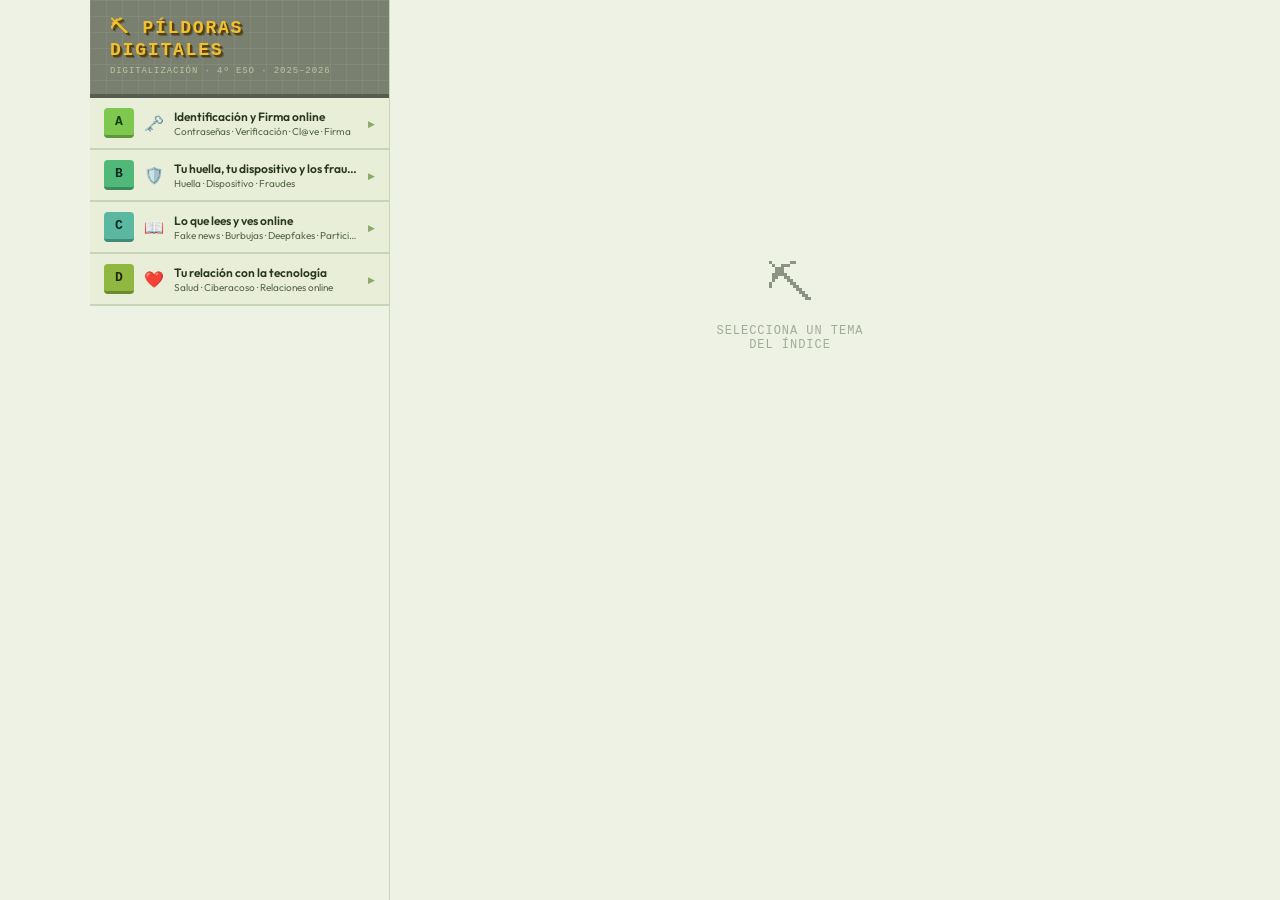
==== commit 1ee62e5f: "Add files via upload" ====
--- a/index.html
+++ b/index.html
@@ -1,287 +1,261 @@
 <!DOCTYPE html>
 <html lang="es">
 <head>
-  <meta charset="UTF-8" />
-  <meta name="viewport" content="width=device-width, initial-scale=1.0"/>
-  <title>Digitalización · 4º ESO</title>
-  <style>
-    @font-face {
-      font-family: 'Minecraft';
-      src: url('Minecraft-Tenv2.otf') format('opentype');
-    }
-
-    :root {
-      --dirt:      #866043;
-      --grass:     #5D9E2F;
-      --grass-top: #7BC95A;
-      --stone:     #8a8a8a;
-      --stone-dark:#5a5a5a;
-      --wood:      #6b4f2a;
-      --sky:       #7EC8E3;
-      --bg:        #1c1c2e;
-      --panel:     #2a2a3e;
-      --border:    #444466;
-      --text:      #FFFFFF;
-      --yellow:    #FFEE55;
-      --shadow:    rgba(0,0,0,0.6);
-    }
-
-    * { box-sizing: border-box; margin: 0; padding: 0; }
-
-    body {
-      background-color: var(--bg);
-      background-image:
-        repeating-linear-gradient(
-          0deg,
-          transparent,
-          transparent 31px,
-          rgba(255,255,255,0.02) 31px,
-          rgba(255,255,255,0.02) 32px
-        ),
-        repeating-linear-gradient(
-          90deg,
-          transparent,
-          transparent 31px,
-          rgba(255,255,255,0.02) 31px,
-          rgba(255,255,255,0.02) 32px
-        );
-      min-height: 100vh;
-      display: flex;
-      flex-direction: column;
-      align-items: center;
-      justify-content: center;
-      padding: 2rem 1rem 4rem;
-      font-family: 'Minecraft', monospace;
-      color: var(--text);
-    }
-
-    /* ── TÍTULO ── */
-    .site-title {
-      text-align: center;
-      margin-bottom: 3rem;
-    }
-
-    .site-title h1 {
-      font-family: 'Minecraft', monospace;
-      font-size: clamp(1.6rem, 5vw, 3rem);
-      color: var(--yellow);
-      text-shadow:
-        3px 3px 0 #a07800,
-        6px 6px 0 rgba(0,0,0,0.4);
-      letter-spacing: 2px;
-      line-height: 1.3;
-    }
-
-    .site-title p {
-      font-family: 'Minecraft', monospace;
-      font-size: clamp(0.65rem, 2vw, 0.9rem);
-      color: #aab;
-      margin-top: 0.6rem;
-      letter-spacing: 3px;
-      text-transform: uppercase;
-    }
-
-    /* ── GRID DE MUNDOS ── */
-    .worlds-grid {
-      display: grid;
-      grid-template-columns: repeat(2, 1fr);
-      gap: 1.5rem;
-      width: 100%;
-      max-width: 720px;
-    }
-
-    /* ── BLOQUE / CARTA ── */
-    .world-card {
-      position: relative;
-      display: flex;
-      flex-direction: column;
-      align-items: center;
-      justify-content: flex-end;
-      padding: 1.4rem 1rem 1.2rem;
-      border: 4px solid var(--border);
-      border-radius: 2px;
-      cursor: pointer;
-      text-decoration: none;
-      color: var(--text);
-      overflow: hidden;
-      min-height: 200px;
-      transition: transform 0.1s, box-shadow 0.1s;
-      image-rendering: pixelated;
-    }
-
-    .world-card::before {
-      content: '';
-      position: absolute;
-      inset: 0;
-      background: linear-gradient(
-        to bottom,
-        transparent 30%,
-        rgba(0,0,0,0.75) 100%
-      );
-      z-index: 1;
-    }
-
-    .world-card:hover {
-      transform: translateY(-4px) scale(1.02);
-      box-shadow: 0 8px 32px rgba(0,0,0,0.6), 0 0 0 2px var(--yellow);
-    }
-
-    .world-card:active {
-      transform: translateY(0) scale(0.99);
-    }
-
-    /* Fondos pixelados por mundo */
-    .world-card.m1 {
-      background-color: #2a3a2a;
-      background-image:
-        repeating-linear-gradient(45deg, rgba(93,158,47,0.15) 0px, rgba(93,158,47,0.15) 2px, transparent 2px, transparent 8px),
-        repeating-linear-gradient(-45deg, rgba(134,96,67,0.1) 0px, rgba(134,96,67,0.1) 2px, transparent 2px, transparent 8px);
-      border-color: #5D9E2F;
-    }
-    .world-card.m2 {
-      background-color: #2a2a1a;
-      background-image:
-        repeating-linear-gradient(45deg, rgba(255,200,50,0.1) 0px, rgba(255,200,50,0.1) 2px, transparent 2px, transparent 8px),
-        repeating-linear-gradient(-45deg, rgba(180,100,0,0.1) 0px, rgba(180,100,0,0.1) 2px, transparent 2px, transparent 8px);
-      border-color: #c8a020;
-    }
-    .world-card.m3 {
-      background-color: #1a2a3a;
-      background-image:
-        repeating-linear-gradient(45deg, rgba(126,200,227,0.12) 0px, rgba(126,200,227,0.12) 2px, transparent 2px, transparent 8px),
-        repeating-linear-gradient(-45deg, rgba(50,80,180,0.1) 0px, rgba(50,80,180,0.1) 2px, transparent 2px, transparent 8px);
-      border-color: #7EC8E3;
-    }
-    .world-card.m4 {
-      background-color: #2a1a2a;
-      background-image:
-        repeating-linear-gradient(45deg, rgba(180,80,200,0.12) 0px, rgba(180,80,200,0.12) 2px, transparent 2px, transparent 8px),
-        repeating-linear-gradient(-45deg, rgba(100,40,120,0.1) 0px, rgba(100,40,120,0.1) 2px, transparent 2px, transparent 8px);
-      border-color: #b060d0;
-    }
-
-    /* Número del mundo */
-    .world-number {
-      position: absolute;
-      top: 0.7rem;
-      left: 0.8rem;
-      font-family: 'Minecraft', monospace;
-      font-size: 0.65rem;
-      letter-spacing: 2px;
-      opacity: 0.7;
-      z-index: 2;
-      text-transform: uppercase;
-    }
-
-    /* Icono grande */
-    .world-icon {
-      font-size: clamp(2.5rem, 6vw, 3.5rem);
-      margin-bottom: 0.8rem;
-      z-index: 2;
-      filter: drop-shadow(2px 2px 0 rgba(0,0,0,0.8));
-      line-height: 1;
-    }
-
-    /* Nombre del mundo */
-    .world-name {
-      font-family: 'Minecraft', monospace;
-      font-size: clamp(0.6rem, 1.8vw, 0.82rem);
-      text-align: center;
-      line-height: 1.5;
-      z-index: 2;
-      text-shadow: 2px 2px 0 rgba(0,0,0,0.9);
-      letter-spacing: 1px;
-    }
-
-    .world-name strong {
-      display: block;
-      font-size: clamp(0.75rem, 2.2vw, 1rem);
-      color: var(--yellow);
-      margin-bottom: 0.2rem;
-    }
-
-    /* ── PÍXEL DECORATIVO ESQUINAS ── */
-    .world-card::after {
-      content: '';
-      position: absolute;
-      bottom: 0; right: 0;
-      width: 8px; height: 8px;
-      background: rgba(255,255,255,0.08);
-      z-index: 3;
-    }
-
-    /* ── FOOTER ── */
-    footer {
-      margin-top: 3rem;
-      font-family: 'Minecraft', monospace;
-      font-size: 0.55rem;
-      color: #556;
-      letter-spacing: 2px;
-      text-align: center;
-      text-transform: uppercase;
-    }
-
-    /* ── RESPONSIVE ── */
-    @media (max-width: 480px) {
-      .worlds-grid {
-        grid-template-columns: 1fr;
-      }
-      .world-card {
-        min-height: 140px;
-      }
-    }
-  </style>
+  <meta charset="UTF-8">
+  <meta name="viewport" content="width=device-width, initial-scale=1.0">
+  <title>Píldoras Digitales · Digitalización 4º ESO</title>
+  <link rel="stylesheet" href="estilos.css">
 </head>
 <body>
 
-  <header class="site-title">
-    <h1>⛏️ Digitalización</h1>
-    <p>4º ESO · Curso 2025–2026</p>
-  </header>
-
-  <main class="worlds-grid">
-
-    <a class="world-card m1" href="mundo1/index.html">
-      <span class="world-number">Mundo 1</span>
-      <span class="world-icon">🛡️</span>
-      <div class="world-name">
-        <strong>La ciudad digital segura</strong>
-        Seguridad · Privacidad · Identidad
-      </div>
-    </a>
-
-    <a class="world-card m2" href="mundo2/index.html">
-      <span class="world-number">Mundo 2</span>
-      <span class="world-icon">🗞️</span>
-      <div class="world-name">
-        <strong>El laberinto de la desinformación</strong>
-        Fake news · Sesgos · Pensamiento crítico
-      </div>
-    </a>
-
-    <a class="world-card m3" href="mundo3/index.html">
-      <span class="world-number">Mundo 3</span>
-      <span class="world-icon">💚</span>
-      <div class="world-name">
-        <strong>Bienestar digital</strong>
-        Salud · Pantallas · Ciberacoso
-      </div>
-    </a>
-
-    <a class="world-card m4" href="mundo4/index.html">
-      <span class="world-number">Mundo 4</span>
-      <span class="world-icon">🏛️</span>
-      <div class="world-name">
-        <strong>Ciudadano digital</strong>
-        Derechos · Trámites · Comercio online
-      </div>
-    </a>
-
+<div class="layout">
+
+  <!-- ══ SIDEBAR ══ -->
+  <aside class="sidebar">
+    <div class="sidebar-header">
+      <h1>⛏ Píldoras Digitales</h1>
+      <p>Digitalización · 4º ESO · 2025–2026</p>
+    </div>
+    <div class="sidebar-scroll" id="sidebar"></div>
+  </aside>
+
+  <!-- ══ CONTENIDO ══ -->
+  <main class="content-area" id="content">
+    <div class="placeholder">
+      <div class="placeholder-icon">⛏</div>
+      <div class="placeholder-text">Selecciona un tema<br>del índice</div>
+    </div>
   </main>
 
-  <footer>
-    ⛏️ Minecraft Education · Digitalización · IES
-  </footer>
-
+</div>
+
+<script>
+const bloques = [
+  {
+    id: 'A', letra: 'A', lc: 'la', icon: '🗝️',
+    titulo: 'Identificación y Firma online',
+    desc: 'Contraseñas · Verificación · Cl@ve · Firma',
+    paginas: [
+      {
+        num: 1, badge: 'pg1', titulo: 'Identificación cotidiana',
+        temas: [
+          { cod: 'A1', nombre: 'Cómo crear contraseñas que nadie pueda adivinar' },
+          { cod: 'A2', nombre: 'La doble verificación: una capa más de seguridad' },
+          { cod: 'A3', nombre: 'Identificarte con el Estado: Cl@ve y certificado digital' },
+          { cod: 'A4', nombre: 'Gestores de contraseñas: para no tener que recordarlas todas' },
+        ]
+      },
+      {
+        num: 2, badge: 'pg2', titulo: 'Firma y trámites oficiales',
+        temas: [
+          { cod: 'A5', nombre: 'Firmar documentos online: qué es y cuándo se necesita' },
+          { cod: 'A6', nombre: 'Trámites con la administración y compras online seguras' },
+        ]
+      }
+    ]
+  },
+  {
+    id: 'B', letra: 'B', lc: 'lb', icon: '🛡️',
+    titulo: 'Tu huella, tu dispositivo y los fraudes',
+    desc: 'Huella · Dispositivo · Fraudes',
+    paginas: [
+      {
+        num: 1, badge: 'pg1', titulo: 'Tu huella digital',
+        temas: [
+          { cod: 'B1', nombre: 'Qué saben de ti en internet y cómo lo consiguen' },
+          { cod: 'B2', nombre: 'Cómo configurar tu privacidad en redes sociales' },
+        ]
+      },
+      {
+        num: 2, badge: 'pg2', titulo: 'Tu dispositivo',
+        temas: [
+          { cod: 'B3', nombre: 'Cómo saber si tu móvil u ordenador está en peligro' },
+          { cod: 'B4', nombre: 'Qué hacer para mantenerlo protegido' },
+          { cod: 'B5', nombre: 'WiFi pública: cuándo sí y cuándo no' },
+        ]
+      },
+      {
+        num: 3, badge: 'pg3', titulo: 'Los fraudes',
+        temas: [
+          { cod: 'B6', nombre: 'Te ha llegado algo sospechoso o alguien se ha hecho pasar por ti' },
+          { cod: 'B7', nombre: 'Me han engañado — ¿qué hago ahora?' },
+        ]
+      }
+    ]
+  },
+  {
+    id: 'C', letra: 'C', lc: 'lc', icon: '📖',
+    titulo: 'Lo que lees y ves online',
+    desc: 'Fake news · Burbujas · Deepfakes · Participación',
+    paginas: [
+      {
+        num: 1, badge: 'pg1', titulo: 'Desinformación y participación',
+        temas: [
+          { cod: 'C1', nombre: 'Cómo detectar una noticia falsa antes de compartirla' },
+          { cod: 'C2', nombre: 'Por qué solo te muestran lo que ya piensas (burbujas)' },
+          { cod: 'C3', nombre: 'Vídeos e imágenes que no son reales (deepfakes e IA)' },
+          { cod: 'C4', nombre: 'Cómo participar en la red con criterio y respeto' },
+        ]
+      }
+    ]
+  },
+  {
+    id: 'D', letra: 'D', lc: 'ld', icon: '❤️',
+    titulo: 'Tu relación con la tecnología',
+    desc: 'Salud · Ciberacoso · Relaciones online',
+    paginas: [
+      {
+        num: 1, badge: 'pg1', titulo: 'Bienestar digital',
+        temas: [
+          { cod: 'D1', nombre: 'El tiempo de pantalla: tu cabeza, tu cuerpo y el planeta' },
+          { cod: 'D2', nombre: 'Ciberacoso y relaciones online: reconocerlo, pararlo y tratarnos mejor' },
+          { cod: 'D3', nombre: 'Riesgos en relaciones online: grooming y sexting' },
+        ]
+      }
+    ]
+  }
+];
+
+const contenidos = {
+  A1: {
+    titulo: 'Cómo crear contraseñas que nadie pueda adivinar',
+    bloqueLabel: '🗝️ A · Identificación y Firma online',
+    url: '#A1',
+    html: `
+      <p>Una contraseña es la llave de tu vida digital. Si alguien la consigue, puede entrar en tu correo, tus redes sociales, tu banco o cualquier servicio que uses. Por eso importa hacerla bien desde el principio.</p>
+      <div class="ejemplo">
+        <div class="ejemplo-label">Ejemplo real</div>
+        <p>"123456" fue la contraseña más usada del mundo en 2024. Un programa automatizado la prueba en menos de un segundo. Si la usas, ya no tienes contraseña: tienes una puerta abierta.</p>
+      </div>
+      <p>Una buena contraseña tiene al menos 12 caracteres, mezcla letras mayúsculas y minúsculas, números y símbolos, y no contiene tu nombre ni tu fecha de nacimiento. Cuanto más larga y aleatoria, mejor.</p>
+      <div class="que-hacer">
+        <div class="que-hacer-label">✔ Qué hacer</div>
+        <ol>
+          <li>Usa una frase que solo tú conozcas y transfórmala: "MiGato$altaAlto3veces"</li>
+          <li>Usa una contraseña distinta para cada servicio importante</li>
+          <li>Nunca la compartas, ni con alguien de confianza</li>
+          <li>Si sospechas que alguien la sabe, cámbiala inmediatamente</li>
+        </ol>
+      </div>
+      <a class="incibe-link" href="https://www.incibe.es/ciudadania/tematicas/contrasenas-seguras" target="_blank">⛏ Más info en INCIBE →</a>
+    `
+  }
+};
+
+// ── CONSTRUIR SIDEBAR ──
+const sidebar = document.getElementById('sidebar');
+const contentArea = document.getElementById('content');
+
+bloques.forEach(b => {
+  const bloqueDiv = document.createElement('div');
+  bloqueDiv.className = 'bloque';
+
+  const head = document.createElement('div');
+  head.className = 'bloque-head';
+  head.innerHTML = `
+    <span class="letra ${b.lc}">${b.letra}</span>
+    <span class="bloque-icon">${b.icon}</span>
+    <div class="bloque-info">
+      <div class="bloque-titulo">${b.titulo}</div>
+      <div class="bloque-desc">${b.desc}</div>
+    </div>
+    <span class="bloque-arrow" id="arrow-${b.id}">▶</span>
+  `;
+
+  const temasDiv = document.createElement('div');
+  temasDiv.className = 'bloque-temas';
+  temasDiv.id = `temas-${b.id}`;
+
+  b.paginas.forEach(pag => {
+    const pagSep = document.createElement('div');
+    pagSep.className = 'pag-sep';
+    pagSep.innerHTML = `<span class="pag-badge ${pag.badge}">Pág. ${pag.num}</span><span class="pag-titulo">${pag.titulo}</span>`;
+    temasDiv.appendChild(pagSep);
+
+    pag.temas.forEach(t => {
+      const btn = document.createElement('button');
+      btn.className = 'tema-btn';
+      btn.id = `btn-${t.cod}`;
+      btn.innerHTML = `<span class="tema-cod">${t.cod}</span><span class="tema-nombre-side">${t.nombre}</span>`;
+      btn.addEventListener('click', () => mostrarTema(t.cod, b));
+      temasDiv.appendChild(btn);
+    });
+  });
+
+  head.addEventListener('click', () => {
+    const open = temasDiv.classList.toggle('open');
+    document.getElementById(`arrow-${b.id}`).classList.toggle('open', open);
+    head.classList.toggle('active', open);
+  });
+
+  bloqueDiv.appendChild(head);
+  bloqueDiv.appendChild(temasDiv);
+  sidebar.appendChild(bloqueDiv);
+});
+
+// ── MOSTRAR TEMA ──
+function mostrarTema(cod, bloque) {
+  document.querySelectorAll('.tema-btn').forEach(b => b.classList.remove('active'));
+  document.getElementById(`btn-${cod}`).classList.add('active');
+
+  const data = contenidos[cod];
+  let nombreTema = '';
+  bloques.forEach(bl => bl.paginas.forEach(p => p.temas.forEach(t => { if (t.cod === cod) nombreTema = t.nombre; })));
+
+  if (data) {
+    contentArea.innerHTML = `
+      <div class="tema-content active">
+        <div class="tema-breadcrumb">
+          <span class="breadcrumb-bloque ${bloque.lc}">${bloque.icon} ${bloque.id}</span>
+          <span>›</span><span>${bloque.titulo}</span>
+          <span>›</span><span>${cod}</span>
+        </div>
+        <div class="tema-header">
+          <h2>${cod} · ${data.titulo}</h2>
+          <div class="tema-url-badge">URL directa: pildoras.tudominio.com/${data.url}</div>
+        </div>
+        <div class="tema-body">${data.html}</div>
+      </div>
+    `;
+  } else {
+    contentArea.innerHTML = `
+      <div class="tema-content active">
+        <div class="tema-breadcrumb">
+          <span class="breadcrumb-bloque ${bloque.lc}">${bloque.icon} ${bloque.id}</span>
+          <span>›</span><span>${bloque.titulo}</span>
+          <span>›</span><span>${cod}</span>
+        </div>
+        <div class="tema-header">
+          <h2>${cod} · ${nombreTema}</h2>
+          <div class="tema-url-badge">URL directa: pildoras.tudominio.com/#${cod}</div>
+        </div>
+        <div class="pendiente">
+          <div class="pendiente-icon">⛏</div>
+          <p>Contenido en construcción</p>
+        </div>
+      </div>
+    `;
+  }
+  history.pushState(null, '', `#${cod}`);
+}
+
+// ── HASH ROUTING ──
+window.addEventListener('load', () => {
+  const hash = window.location.hash.replace('#', '');
+  if (hash) {
+    bloques.forEach(b => {
+      b.paginas.forEach(p => {
+        p.temas.forEach(t => {
+          if (t.cod === hash) {
+            document.getElementById(`temas-${b.id}`).classList.add('open');
+            document.getElementById(`arrow-${b.id}`).classList.add('open');
+            mostrarTema(hash, b);
+          }
+        });
+      });
+    });
+  }
+});
+</script>
 </body>
 </html>
--- a/estilos.css
+++ b/estilos.css
@@ -0,0 +1,404 @@
+/* ═══════════════════════════════════════════════
+   PÍLDORAS DIGITALES · Digitalización 4º ESO
+   estilos.css — hoja de estilos compartida
+   ═══════════════════════════════════════════════ */
+
+@import url('https://fonts.googleapis.com/css2?family=Outfit:wght@300;400;600&display=swap');
+
+/* ── VARIABLES ── */
+:root {
+  --bg:           #edf2e4;
+  --surface:      #f5f7f0;
+  --surface-2:    #e8eed8;
+  --border:       #c8d4b8;
+  --border-2:     #b0c09a;
+  --stone:        #7a8070;
+  --stone-dark:   #565c50;
+  --stone-darker: #3a3e30;
+  --text:         #2a3820;
+  --text-dim:     #5a6a48;
+  --text-hint:    #8aaa68;
+  --gold:         #f0c030;
+  --gold-shadow:  #5a4000;
+  --green-a:      #7ec850;
+  --green-b:      #50b878;
+  --green-c:      #5ab8a0;
+  --green-d:      #90b840;
+  --green-dark:   #1a3a0f;
+  --blue-pg:      #5a9fd4;
+  --orange-pg:    #d4a050;
+  --green-pg:     #6aaa50;
+}
+
+/* ── RESET ── */
+* { margin: 0; padding: 0; box-sizing: border-box; }
+
+body {
+  font-family: 'Outfit', sans-serif;
+  background: var(--bg);
+  color: var(--text);
+  min-height: 100vh;
+}
+
+/* ══════════════════════════════
+   LAYOUT
+══════════════════════════════ */
+.layout {
+  display: flex;
+  min-height: 100vh;
+  max-width: 1100px;
+  margin: 0 auto;
+}
+
+/* ══════════════════════════════
+   SIDEBAR
+══════════════════════════════ */
+.sidebar {
+  width: 300px;
+  flex-shrink: 0;
+  display: flex;
+  flex-direction: column;
+  border-right: 1.5px solid var(--border);
+  position: sticky;
+  top: 0;
+  height: 100vh;
+  overflow: hidden;
+}
+
+/* Header sidebar */
+.sidebar-header {
+  background: var(--stone);
+  padding: 18px 20px;
+  border-bottom: 4px solid var(--stone-dark);
+  position: relative;
+  overflow: hidden;
+  flex-shrink: 0;
+}
+.sidebar-header::before {
+  content: '';
+  position: absolute;
+  inset: 0;
+  background-image:
+    linear-gradient(rgba(255,255,255,0.06) 1px, transparent 1px),
+    linear-gradient(90deg, rgba(255,255,255,0.06) 1px, transparent 1px);
+  background-size: 16px 16px;
+}
+.sidebar-header h1 {
+  font-family: 'Courier New', monospace;
+  font-weight: 700;
+  font-size: 18px;
+  text-transform: uppercase;
+  letter-spacing: 0.1em;
+  color: var(--gold);
+  text-shadow: 2px 2px 0 var(--gold-shadow), 3px 3px 0 rgba(0,0,0,0.25);
+  position: relative;
+  line-height: 1.2;
+}
+.sidebar-header p {
+  font-family: 'Courier New', monospace;
+  font-size: 9px;
+  text-transform: uppercase;
+  letter-spacing: 0.1em;
+  color: #b8c8a0;
+  margin-top: 5px;
+  position: relative;
+}
+
+/* Scroll area */
+.sidebar-scroll {
+  flex: 1;
+  overflow-y: auto;
+  scrollbar-width: thin;
+  scrollbar-color: var(--border) transparent;
+}
+.sidebar-scroll::-webkit-scrollbar { width: 4px; }
+.sidebar-scroll::-webkit-scrollbar-track { background: transparent; }
+.sidebar-scroll::-webkit-scrollbar-thumb { background: var(--border); border-radius: 2px; }
+
+/* ── BLOQUES ── */
+.bloque { border-bottom: 1px solid var(--border); }
+
+.bloque-head {
+  display: flex;
+  align-items: center;
+  gap: 10px;
+  padding: 10px 14px;
+  background: var(--surface-2);
+  cursor: pointer;
+  user-select: none;
+  border-bottom: 1px solid var(--border);
+  transition: background 0.15s;
+}
+.bloque-head:hover  { background: #dde8c8; }
+.bloque-head.active { background: #d4e4b8; }
+
+/* Letras de bloque */
+.letra {
+  font-family: 'Courier New', monospace;
+  font-weight: 700;
+  font-size: 13px;
+  width: 30px;
+  height: 30px;
+  display: flex;
+  align-items: center;
+  justify-content: center;
+  border-radius: 4px;
+  border-bottom: 3px solid rgba(0,0,0,0.25);
+  flex-shrink: 0;
+}
+.la { background: var(--green-a); color: var(--green-dark); }
+.lb { background: var(--green-b); color: #0f2a1f; }
+.lc { background: var(--green-c); color: #0f2520; }
+.ld { background: var(--green-d); color: #1e2a08; }
+
+.bloque-icon  { font-size: 16px; flex-shrink: 0; }
+.bloque-info  { flex: 1; min-width: 0; }
+.bloque-titulo { font-size: 12px; font-weight: 600; color: var(--text); white-space: nowrap; overflow: hidden; text-overflow: ellipsis; }
+.bloque-desc   { font-size: 10px; color: var(--text-dim); margin-top: 1px; white-space: nowrap; overflow: hidden; text-overflow: ellipsis; }
+.bloque-arrow  { font-size: 9px; color: var(--text-hint); transition: transform 0.2s; flex-shrink: 0; }
+.bloque-arrow.open { transform: rotate(90deg); }
+
+/* ── PÁGINAS Y TEMAS ── */
+.bloque-temas        { display: none; }
+.bloque-temas.open   { display: block; }
+
+.pag-sep {
+  display: flex;
+  align-items: center;
+  gap: 7px;
+  padding: 5px 14px;
+  background: #dde8cc;
+  border-top: 1px solid var(--border);
+}
+.pag-badge {
+  font-family: 'Courier New', monospace;
+  font-size: 8px;
+  font-weight: 700;
+  padding: 1px 6px;
+  border-radius: 3px;
+  border-bottom: 2px solid rgba(0,0,0,0.15);
+  white-space: nowrap;
+}
+.pg1 { background: var(--blue-pg);   color: #fff; border-bottom-color: #3a6fa0; }
+.pg2 { background: var(--orange-pg); color: #fff; border-bottom-color: #a07030; }
+.pg3 { background: var(--green-pg);  color: #fff; border-bottom-color: #3a7030; }
+.pag-titulo { font-size: 10px; color: #4a5a38; font-weight: 600; }
+
+.tema-btn {
+  display: flex;
+  align-items: center;
+  gap: 7px;
+  padding: 7px 14px 7px 18px;
+  border: none;
+  border-top: 1px solid #e4ecd4;
+  background: var(--surface);
+  width: 100%;
+  text-align: left;
+  cursor: pointer;
+  transition: background 0.12s;
+}
+.tema-btn:hover  { background: #eef5e4; }
+.tema-btn.active { background: #dff0c8; border-left: 3px solid var(--green-a); padding-left: 15px; }
+
+.tema-cod {
+  font-family: 'Courier New', monospace;
+  font-size: 9px;
+  font-weight: 700;
+  color: #4a7030;
+  min-width: 20px;
+  flex-shrink: 0;
+}
+.tema-nombre-side { font-size: 11px; color: var(--text); flex: 1; line-height: 1.3; }
+
+/* ══════════════════════════════
+   ÁREA DE CONTENIDO
+══════════════════════════════ */
+.content-area {
+  flex: 1;
+  overflow-y: auto;
+  padding: 32px 36px;
+  min-width: 0;
+}
+
+/* Placeholder inicial */
+.placeholder {
+  display: flex;
+  flex-direction: column;
+  align-items: center;
+  justify-content: center;
+  min-height: 60vh;
+  gap: 12px;
+  opacity: 0.5;
+}
+.placeholder-icon { font-size: 48px; }
+.placeholder-text {
+  font-family: 'Courier New', monospace;
+  font-size: 12px;
+  text-transform: uppercase;
+  letter-spacing: 0.08em;
+  color: var(--text-dim);
+  text-align: center;
+}
+
+/* ── TEMA: animación ── */
+.tema-content { display: none; animation: fadeIn 0.2s ease; }
+.tema-content.active { display: block; }
+@keyframes fadeIn {
+  from { opacity: 0; transform: translateY(4px); }
+  to   { opacity: 1; transform: translateY(0); }
+}
+
+/* ── BREADCRUMB ── */
+.tema-breadcrumb {
+  display: flex;
+  align-items: center;
+  gap: 6px;
+  margin-bottom: 20px;
+  font-family: 'Courier New', monospace;
+  font-size: 10px;
+  text-transform: uppercase;
+  letter-spacing: 0.06em;
+  color: var(--text-hint);
+}
+.breadcrumb-bloque {
+  padding: 2px 8px;
+  border-radius: 3px;
+  border-bottom: 2px solid rgba(0,0,0,0.15);
+  font-weight: 700;
+  color: var(--green-dark);
+}
+
+/* ── TEMA: cabecera ── */
+.tema-header {
+  margin-bottom: 24px;
+  padding-bottom: 16px;
+  border-bottom: 2px dashed var(--border);
+}
+.tema-header h2 {
+  font-family: 'Courier New', monospace;
+  font-size: 18px;
+  font-weight: 700;
+  text-transform: uppercase;
+  letter-spacing: 0.05em;
+  color: var(--green-dark);
+  text-shadow: 1px 1px 0 rgba(0,0,0,0.1);
+  line-height: 1.3;
+}
+.tema-header .tema-url-badge {
+  font-family: 'Courier New', monospace;
+  font-size: 9px;
+  color: var(--text-hint);
+  margin-top: 5px;
+}
+
+/* ── TEMA: cuerpo ── */
+.tema-body p {
+  font-size: 15px;
+  color: var(--text);
+  line-height: 1.75;
+  margin-bottom: 14px;
+}
+
+/* Ejemplo real */
+.ejemplo {
+  background: var(--surface-2);
+  border-left: 4px solid var(--green-a);
+  border-radius: 0 8px 8px 0;
+  padding: 14px 16px;
+  margin: 16px 0;
+}
+.ejemplo-label {
+  font-family: 'Courier New', monospace;
+  font-size: 9px;
+  font-weight: 700;
+  text-transform: uppercase;
+  letter-spacing: 0.1em;
+  color: #2d5a1b;
+  margin-bottom: 6px;
+}
+.ejemplo p { font-size: 14px; margin-bottom: 0; }
+
+/* Qué hacer */
+.que-hacer {
+  background: var(--surface);
+  border: 1.5px solid var(--border);
+  border-radius: 8px;
+  border-bottom: 3px solid var(--border-2);
+  padding: 14px 16px;
+  margin: 16px 0;
+}
+.que-hacer-label {
+  font-family: 'Courier New', monospace;
+  font-size: 9px;
+  font-weight: 700;
+  text-transform: uppercase;
+  letter-spacing: 0.1em;
+  color: #2d5a1b;
+  margin-bottom: 8px;
+}
+.que-hacer ol { padding-left: 18px; }
+.que-hacer ol li {
+  font-size: 14px;
+  color: var(--text);
+  line-height: 1.6;
+  margin-bottom: 4px;
+  padding-left: 4px;
+}
+
+/* Botón INCIBE */
+.incibe-link {
+  display: inline-flex;
+  align-items: center;
+  gap: 6px;
+  margin-top: 20px;
+  font-family: 'Courier New', monospace;
+  font-size: 10px;
+  font-weight: 700;
+  text-transform: uppercase;
+  letter-spacing: 0.06em;
+  color: #2d5a1b;
+  background: #d4e8b8;
+  border: 1.5px solid var(--green-a);
+  border-bottom: 3px solid #4a8020;
+  padding: 7px 16px;
+  border-radius: 6px;
+  cursor: pointer;
+  text-decoration: none;
+  transition: background 0.15s;
+}
+.incibe-link:hover { background: #c8e0a8; }
+
+/* Pendiente */
+.pendiente {
+  display: flex;
+  flex-direction: column;
+  align-items: center;
+  justify-content: center;
+  min-height: 40vh;
+  gap: 10px;
+  opacity: 0.45;
+  text-align: center;
+}
+.pendiente-icon { font-size: 36px; }
+.pendiente p {
+  font-family: 'Courier New', monospace;
+  font-size: 11px;
+  text-transform: uppercase;
+  letter-spacing: 0.08em;
+  color: var(--text-dim);
+}
+
+/* ══════════════════════════════
+   RESPONSIVE
+══════════════════════════════ */
+@media (max-width: 680px) {
+  .sidebar {
+    width: 100%;
+    height: auto;
+    position: relative;
+    border-right: none;
+    border-bottom: 1.5px solid var(--border);
+  }
+  .layout { flex-direction: column; }
+  .content-area { padding: 20px 18px; }
+}
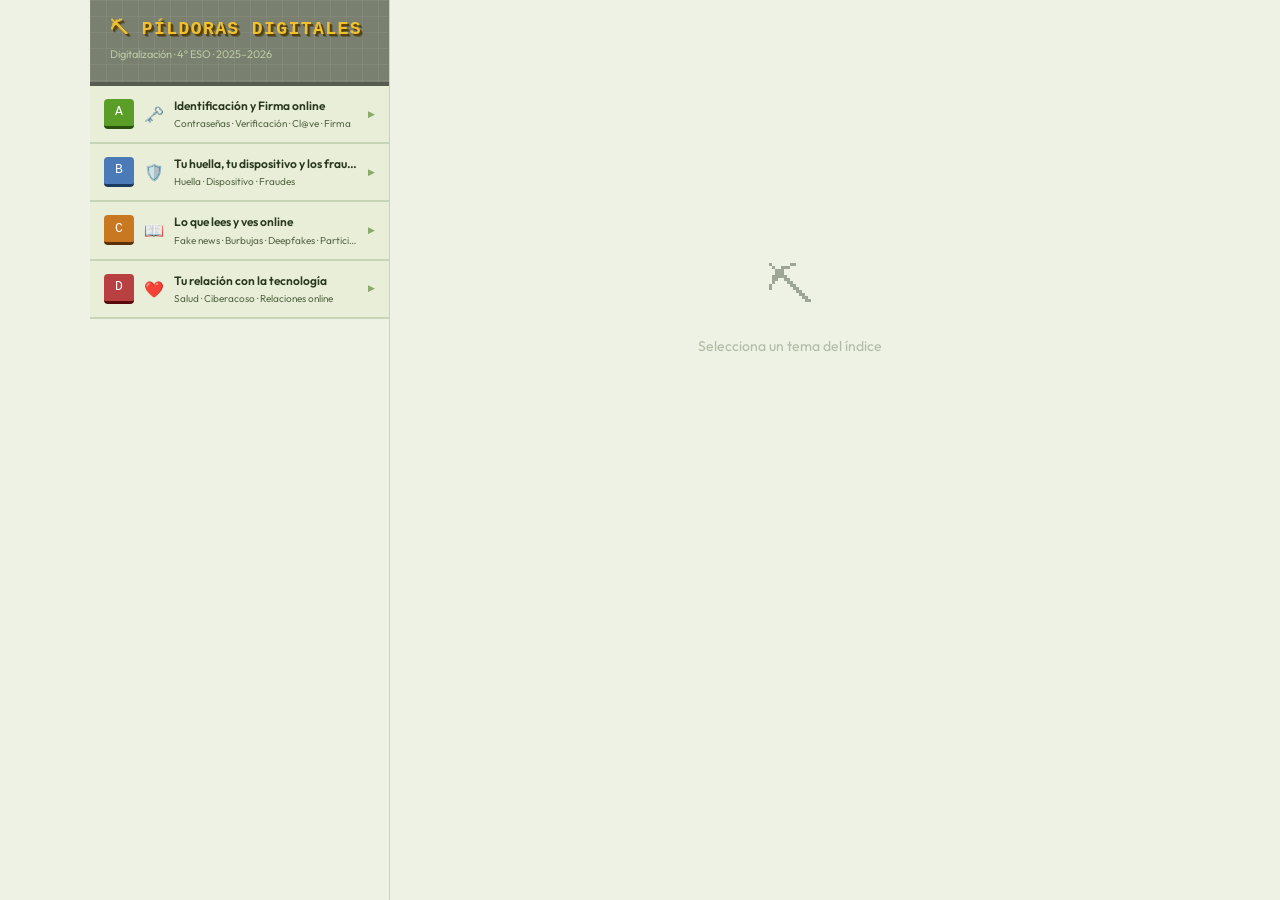
==== commit b152cebe: "Add files via upload" ====
--- a/index.html
+++ b/index.html
@@ -10,7 +10,6 @@
 
 <div class="layout">
 
-  <!-- ══ SIDEBAR ══ -->
   <aside class="sidebar">
     <div class="sidebar-header">
       <h1>⛏ Píldoras Digitales</h1>
@@ -19,11 +18,10 @@
     <div class="sidebar-scroll" id="sidebar"></div>
   </aside>
 
-  <!-- ══ CONTENIDO ══ -->
   <main class="content-area" id="content">
     <div class="placeholder">
       <div class="placeholder-icon">⛏</div>
-      <div class="placeholder-text">Selecciona un tema<br>del índice</div>
+      <div class="placeholder-text">Selecciona un tema del índice</div>
     </div>
   </main>
 
@@ -32,86 +30,65 @@
 <script>
 const bloques = [
   {
-    id: 'A', letra: 'A', lc: 'la', icon: '🗝️',
+    id: 'A', letra: 'A', lc: 'la', bc: 'bc-a', ac: 'active-a', tc: 'tema-a', icon: '🗝️',
     titulo: 'Identificación y Firma online',
     desc: 'Contraseñas · Verificación · Cl@ve · Firma',
-    paginas: [
-      {
-        num: 1, badge: 'pg1', titulo: 'Identificación cotidiana',
-        temas: [
-          { cod: 'A1', nombre: 'Cómo crear contraseñas que nadie pueda adivinar' },
-          { cod: 'A2', nombre: 'La doble verificación: una capa más de seguridad' },
-          { cod: 'A3', nombre: 'Identificarte con el Estado: Cl@ve y certificado digital' },
-          { cod: 'A4', nombre: 'Gestores de contraseñas: para no tener que recordarlas todas' },
-        ]
-      },
-      {
-        num: 2, badge: 'pg2', titulo: 'Firma y trámites oficiales',
-        temas: [
-          { cod: 'A5', nombre: 'Firmar documentos online: qué es y cuándo se necesita' },
-          { cod: 'A6', nombre: 'Trámites con la administración y compras online seguras' },
-        ]
-      }
+    grupos: [
+      { titulo: 'Identificación cotidiana', temas: [
+        { cod: 'A1', nombre: 'Cómo crear contraseñas que nadie pueda adivinar' },
+        { cod: 'A2', nombre: 'La doble verificación: una capa más de seguridad' },
+        { cod: 'A3', nombre: 'Identificarte con el Estado: Cl@ve y certificado digital' },
+        { cod: 'A4', nombre: 'Gestores de contraseñas: para no tener que recordarlas todas' },
+      ]},
+      { titulo: 'Firma y trámites oficiales', temas: [
+        { cod: 'A5', nombre: 'Firmar documentos online: qué es y cuándo se necesita' },
+        { cod: 'A6', nombre: 'Trámites con la administración y compras online seguras' },
+      ]}
     ]
   },
   {
-    id: 'B', letra: 'B', lc: 'lb', icon: '🛡️',
+    id: 'B', letra: 'B', lc: 'lb', bc: 'bc-b', ac: 'active-b', tc: 'tema-b', icon: '🛡️',
     titulo: 'Tu huella, tu dispositivo y los fraudes',
     desc: 'Huella · Dispositivo · Fraudes',
-    paginas: [
-      {
-        num: 1, badge: 'pg1', titulo: 'Tu huella digital',
-        temas: [
-          { cod: 'B1', nombre: 'Qué saben de ti en internet y cómo lo consiguen' },
-          { cod: 'B2', nombre: 'Cómo configurar tu privacidad en redes sociales' },
-        ]
-      },
-      {
-        num: 2, badge: 'pg2', titulo: 'Tu dispositivo',
-        temas: [
-          { cod: 'B3', nombre: 'Cómo saber si tu móvil u ordenador está en peligro' },
-          { cod: 'B4', nombre: 'Qué hacer para mantenerlo protegido' },
-          { cod: 'B5', nombre: 'WiFi pública: cuándo sí y cuándo no' },
-        ]
-      },
-      {
-        num: 3, badge: 'pg3', titulo: 'Los fraudes',
-        temas: [
-          { cod: 'B6', nombre: 'Te ha llegado algo sospechoso o alguien se ha hecho pasar por ti' },
-          { cod: 'B7', nombre: 'Me han engañado — ¿qué hago ahora?' },
-        ]
-      }
+    grupos: [
+      { titulo: 'Tu huella digital', temas: [
+        { cod: 'B1', nombre: 'Qué saben de ti en internet y cómo lo consiguen' },
+        { cod: 'B2', nombre: 'Cómo configurar tu privacidad en redes sociales' },
+      ]},
+      { titulo: 'Tu dispositivo', temas: [
+        { cod: 'B3', nombre: 'Cómo saber si tu móvil u ordenador está en peligro' },
+        { cod: 'B4', nombre: 'Qué hacer para mantenerlo protegido' },
+        { cod: 'B5', nombre: 'WiFi pública: cuándo sí y cuándo no' },
+      ]},
+      { titulo: 'Los fraudes', temas: [
+        { cod: 'B6', nombre: 'Te ha llegado algo sospechoso o alguien se ha hecho pasar por ti' },
+        { cod: 'B7', nombre: 'Me han engañado — ¿qué hago ahora?' },
+      ]}
     ]
   },
   {
-    id: 'C', letra: 'C', lc: 'lc', icon: '📖',
+    id: 'C', letra: 'C', lc: 'lc', bc: 'bc-c', ac: 'active-c', tc: 'tema-c', icon: '📖',
     titulo: 'Lo que lees y ves online',
     desc: 'Fake news · Burbujas · Deepfakes · Participación',
-    paginas: [
-      {
-        num: 1, badge: 'pg1', titulo: 'Desinformación y participación',
-        temas: [
-          { cod: 'C1', nombre: 'Cómo detectar una noticia falsa antes de compartirla' },
-          { cod: 'C2', nombre: 'Por qué solo te muestran lo que ya piensas (burbujas)' },
-          { cod: 'C3', nombre: 'Vídeos e imágenes que no son reales (deepfakes e IA)' },
-          { cod: 'C4', nombre: 'Cómo participar en la red con criterio y respeto' },
-        ]
-      }
+    grupos: [
+      { titulo: 'Desinformación y participación', temas: [
+        { cod: 'C1', nombre: 'Cómo detectar una noticia falsa antes de compartirla' },
+        { cod: 'C2', nombre: 'Por qué solo te muestran lo que ya piensas (burbujas)' },
+        { cod: 'C3', nombre: 'Vídeos e imágenes que no son reales (deepfakes e IA)' },
+        { cod: 'C4', nombre: 'Cómo participar en la red con criterio y respeto' },
+      ]}
     ]
   },
   {
-    id: 'D', letra: 'D', lc: 'ld', icon: '❤️',
+    id: 'D', letra: 'D', lc: 'ld', bc: 'bc-d', ac: 'active-d', tc: 'tema-d', icon: '❤️',
     titulo: 'Tu relación con la tecnología',
     desc: 'Salud · Ciberacoso · Relaciones online',
-    paginas: [
-      {
-        num: 1, badge: 'pg1', titulo: 'Bienestar digital',
-        temas: [
-          { cod: 'D1', nombre: 'El tiempo de pantalla: tu cabeza, tu cuerpo y el planeta' },
-          { cod: 'D2', nombre: 'Ciberacoso y relaciones online: reconocerlo, pararlo y tratarnos mejor' },
-          { cod: 'D3', nombre: 'Riesgos en relaciones online: grooming y sexting' },
-        ]
-      }
+    grupos: [
+      { titulo: 'Bienestar digital', temas: [
+        { cod: 'D1', nombre: 'El tiempo de pantalla: tu cabeza, tu cuerpo y el planeta' },
+        { cod: 'D2', nombre: 'Ciberacoso y relaciones online: reconocerlo, pararlo y tratarnos mejor' },
+        { cod: 'D3', nombre: 'Riesgos en relaciones online: grooming y sexting' },
+      ]}
     ]
   }
 ];
@@ -119,8 +96,6 @@
 const contenidos = {
   A1: {
     titulo: 'Cómo crear contraseñas que nadie pueda adivinar',
-    bloqueLabel: '🗝️ A · Identificación y Firma online',
-    url: '#A1',
     html: `
       <p>Una contraseña es la llave de tu vida digital. Si alguien la consigue, puede entrar en tu correo, tus redes sociales, tu banco o cualquier servicio que uses. Por eso importa hacerla bien desde el principio.</p>
       <div class="ejemplo">
@@ -139,6 +114,113 @@
       </div>
       <a class="incibe-link" href="https://www.incibe.es/ciudadania/tematicas/contrasenas-seguras" target="_blank">⛏ Más info en INCIBE →</a>
     `
+  },
+  A2: {
+    titulo: 'La doble verificación: una capa más de seguridad',
+    html: `
+      <p>Imagina que tu contraseña es la llave de tu casa. La doble verificación (también llamada 2FA o verificación en dos pasos) es como añadir una segunda cerradura: aunque alguien consiga tu llave, sin la segunda no puede entrar.</p>
+      <div class="ejemplo">
+        <div class="ejemplo-label">Ejemplo real</div>
+        <p>Intentas entrar en tu cuenta de Instagram desde un dispositivo nuevo. Introduces tu contraseña correctamente, pero Instagram te manda un código de 6 dígitos al móvil. Sin ese código, no hay acceso. Si alguien roba tu contraseña pero no tiene tu móvil, no puede entrar.</p>
+      </div>
+      <p>Hay varias formas de recibir ese segundo factor: un SMS con un código, una app de autenticación (como Google Authenticator o Authy), o una notificación en otro dispositivo. La app es la opción más segura porque no depende de tu número de teléfono.</p>
+      <div class="que-hacer">
+        <div class="que-hacer-label">✔ Qué hacer</div>
+        <ol>
+          <li>Activa la verificación en dos pasos en tu correo, redes sociales y banco</li>
+          <li>Prefiere una app de autenticación antes que el SMS si puedes elegir</li>
+          <li>Guarda los códigos de recuperación en un lugar seguro (por si pierdes el móvil)</li>
+          <li>Si recibes un código que no has pedido tú, alguien está intentando entrar en tu cuenta — cambia la contraseña</li>
+        </ol>
+      </div>
+      <a class="incibe-link" href="https://www.incibe.es/ciudadania/tematicas/contrasenas-seguras" target="_blank">⛏ Más info en INCIBE →</a>
+    `
+  },
+  A3: {
+    titulo: 'Identificarte con el Estado: Cl@ve y certificado digital',
+    html: `
+      <p>Cuando quieres hacer un trámite oficial online — pedir una beca, consultar tus notas en el registro, acceder a la Seguridad Social — el Estado necesita saber que eres tú de verdad. Para eso existen dos sistemas: <strong>Cl@ve</strong> y el <strong>certificado digital</strong>.</p>
+      <div class="ejemplo">
+        <div class="ejemplo-label">¿Para qué lo necesitas a los 16 años?</div>
+        <p>Con 16 años ya puedes registrarte en Cl@ve. Te sirve para pedir cita médica oficial, consultar el historial académico, solicitar el DNI o, cuando cumplas 18, hacer la declaración de la renta o pedir el carnet de conducir online.</p>
+      </div>
+      <p><strong>Cl@ve</strong> es el sistema más sencillo: te identificas con tu DNI y un código que te llega al móvil, igual que el 2FA que ya conoces, pero para trámites del Gobierno. Hay dos versiones: Cl@ve PIN (código temporal cada vez) y Cl@ve Permanente (contraseña fija + SMS).</p>
+      <p><strong>El certificado digital</strong> es un archivo que se instala en tu navegador y que demuestra criptográficamente que eres tú — como un DNI digital que tu ordenador reconoce. Lo emite la FNMT (Fábrica Nacional de Moneda y Timbre) y permite hacer cosas que Cl@ve no puede, como firmar documentos con validez legal.</p>
+      <div class="que-hacer">
+        <div class="que-hacer-label">✔ Cómo conseguir Cl@ve</div>
+        <ol>
+          <li>Entra en <strong>clave.gob.es</strong> y pulsa "Registro"</li>
+          <li>Necesitas tu DNI o NIE y un número de móvil</li>
+          <li>Puedes registrarte online o en una oficina de la Seguridad Social o Hacienda</li>
+          <li>Una vez registrado, ya puedes usarlo en cualquier sede electrónica del Gobierno</li>
+        </ol>
+      </div>
+      <a class="incibe-link" href="https://www.incibe.es/ciudadania/tematicas/contrasenas-seguras" target="_blank">⛏ Más info en INCIBE →</a>
+    `
+  },
+  A4: {
+    titulo: 'Gestores de contraseñas: para no tener que recordarlas todas',
+    html: `
+      <p>Si tienes una contraseña distinta para cada servicio — como deberías — es imposible recordarlas todas. La solución no es usar siempre la misma, sino usar un <strong>gestor de contraseñas</strong>: una app que las guarda todas cifradas y las rellena automáticamente cuando las necesitas.</p>
+      <div class="ejemplo">
+        <div class="ejemplo-label">Cómo funciona</div>
+        <p>Solo necesitas recordar una contraseña maestra (la del gestor). El resto las genera él automáticamente — largas, aleatorias, imposibles de adivinar — y las guarda. Cuando entras en una web, el gestor las rellena solo.</p>
+      </div>
+      <p>Los más conocidos y fiables son <strong>Bitwarden</strong> (gratuito y de código abierto), <strong>1Password</strong> y <strong>KeePass</strong>. Los navegadores como Chrome o Firefox también tienen gestores integrados, aunque son menos seguros que una app dedicada.</p>
+      <div class="que-hacer">
+        <div class="que-hacer-label">✔ Qué hacer</div>
+        <ol>
+          <li>Elige un gestor de confianza — Bitwarden es gratuito y muy recomendable</li>
+          <li>Crea una contraseña maestra larga y segura (esta sí tienes que recordarla)</li>
+          <li>Ve añadiendo tus cuentas poco a poco — no hace falta hacerlo todo de golpe</li>
+          <li>Activa también la verificación en dos pasos en el propio gestor</li>
+        </ol>
+      </div>
+      <a class="incibe-link" href="https://www.incibe.es/ciudadania/tematicas/contrasenas-seguras" target="_blank">⛏ Más info en INCIBE →</a>
+    `
+  },
+  A5: {
+    titulo: 'Firmar documentos online: qué es y cuándo se necesita',
+    html: `
+      <p>Firmar un documento online no es lo mismo que dibujar tu firma con el ratón o añadir una imagen de tu firma a un PDF. Eso no tiene ninguna validez legal — cualquiera podría hacerlo. La <strong>firma electrónica con certificado digital</strong> sí tiene validez legal porque demuestra criptográficamente que has sido tú, en ese momento, quien ha firmado.</p>
+      <div class="ejemplo">
+        <div class="ejemplo-label">La diferencia que importa</div>
+        <p>Firmar un PDF en Adobe Acrobat poniendo tu nombre o imagen es como escribir tu nombre en un papel — cualquiera podría escribirlo. Firmar con tu certificado digital usando AutoFirma es como firmar ante notario: hay una autoridad que certifica que eras tú.</p>
+      </div>
+      <p><strong>AutoFirma</strong> es el programa gratuito del Gobierno que te permite firmar documentos oficiales usando tu certificado digital. Se descarga desde <strong>firmaelectronica.gob.es</strong> y funciona en Windows, Mac y Linux. Los documentos firmados con AutoFirma tienen validez legal completa.</p>
+      <div class="que-hacer">
+        <div class="que-hacer-label">✔ Cuándo necesitas firma electrónica real</div>
+        <ol>
+          <li>Trámites con la administración (becas, solicitudes, registros oficiales)</li>
+          <li>Contratos con validez legal</li>
+          <li>Cualquier documento que te pidan "firmado digitalmente" de forma oficial</li>
+          <li>Para el día a día (redes sociales, compras) no hace falta — ahí sirve usuario y contraseña</li>
+        </ol>
+      </div>
+      <a class="incibe-link" href="https://firmaelectronica.gob.es" target="_blank">⛏ Descargar AutoFirma →</a>
+    `
+  },
+  A6: {
+    titulo: 'Trámites con la administración y compras online seguras',
+    html: `
+      <p>Con Cl@ve o certificado digital puedes hacer casi cualquier trámite oficial sin salir de casa: pedir el historial académico, solicitar becas, consultar multas, registrar documentos... Todo desde la <strong>sede electrónica</strong> del organismo correspondiente.</p>
+      <div class="ejemplo">
+        <div class="ejemplo-label">Trámites que ya puedes hacer con 16 años</div>
+        <p>Consultar tu historial clínico en el sistema de salud, pedir cita oficial, solicitar el DNI o renovarlo, acceder a tu expediente académico oficial, o registrar documentos en el Registro Civil.</p>
+      </div>
+      <p>En cuanto a las <strong>compras online</strong>, la clave es saber distinguir una tienda fiable de una trampa. Una tienda segura tiene HTTPS en la dirección (el candado), datos de contacto reales, política de devoluciones clara y métodos de pago conocidos. Si el precio es demasiado bueno para ser verdad, probablemente lo es.</p>
+      <div class="que-hacer">
+        <div class="que-hacer-label">✔ Antes de comprar online, comprueba</div>
+        <ol>
+          <li>Que la web tenga HTTPS (candado en la barra del navegador)</li>
+          <li>Que haya datos de contacto reales: dirección, teléfono, email</li>
+          <li>Que la política de devoluciones esté clara y sea razonable</li>
+          <li>Que el método de pago sea seguro: tarjeta con 3D Secure, PayPal o Bizum</li>
+          <li>Busca opiniones de la tienda en Google antes de pagar</li>
+        </ol>
+      </div>
+      <a class="incibe-link" href="https://www.incibe.es/ciudadania/tematicas/compras-online-seguras" target="_blank">⛏ Más info en INCIBE →</a>
+    `
   }
 };
 
@@ -152,6 +234,7 @@
 
   const head = document.createElement('div');
   head.className = 'bloque-head';
+  head.id = `head-${b.id}`;
   head.innerHTML = `
     <span class="letra ${b.lc}">${b.letra}</span>
     <span class="bloque-icon">${b.icon}</span>
@@ -166,13 +249,13 @@
   temasDiv.className = 'bloque-temas';
   temasDiv.id = `temas-${b.id}`;
 
-  b.paginas.forEach(pag => {
-    const pagSep = document.createElement('div');
-    pagSep.className = 'pag-sep';
-    pagSep.innerHTML = `<span class="pag-badge ${pag.badge}">Pág. ${pag.num}</span><span class="pag-titulo">${pag.titulo}</span>`;
-    temasDiv.appendChild(pagSep);
-
-    pag.temas.forEach(t => {
+  b.grupos.forEach(grupo => {
+    const sep = document.createElement('div');
+    sep.className = 'pag-sep';
+    sep.innerHTML = `<span class="pag-titulo">${grupo.titulo}</span>`;
+    temasDiv.appendChild(sep);
+
+    grupo.temas.forEach(t => {
       const btn = document.createElement('button');
       btn.className = 'tema-btn';
       btn.id = `btn-${t.cod}`;
@@ -182,10 +265,19 @@
     });
   });
 
+  // Acordeón: cerrar todos al abrir uno
   head.addEventListener('click', () => {
-    const open = temasDiv.classList.toggle('open');
-    document.getElementById(`arrow-${b.id}`).classList.toggle('open', open);
-    head.classList.toggle('active', open);
+    const yaAbierto = temasDiv.classList.contains('open');
+    document.querySelectorAll('.bloque-temas').forEach(t => t.classList.remove('open'));
+    document.querySelectorAll('.bloque-arrow').forEach(a => a.classList.remove('open'));
+    document.querySelectorAll('.bloque-head').forEach(h => {
+      h.classList.remove('active-a','active-b','active-c','active-d');
+    });
+    if (!yaAbierto) {
+      temasDiv.classList.add('open');
+      document.getElementById(`arrow-${b.id}`).classList.add('open');
+      head.classList.add(b.ac);
+    }
   });
 
   bloqueDiv.appendChild(head);
@@ -195,39 +287,48 @@
 
 // ── MOSTRAR TEMA ──
 function mostrarTema(cod, bloque) {
-  document.querySelectorAll('.tema-btn').forEach(b => b.classList.remove('active'));
-  document.getElementById(`btn-${cod}`).classList.add('active');
+  // Limpiar activos
+  document.querySelectorAll('.tema-btn').forEach(b => {
+    b.classList.remove('active-a','active-b','active-c','active-d');
+  });
+  document.getElementById(`btn-${cod}`).classList.add(bloque.ac);
 
   const data = contenidos[cod];
   let nombreTema = '';
-  bloques.forEach(bl => bl.paginas.forEach(p => p.temas.forEach(t => { if (t.cod === cod) nombreTema = t.nombre; })));
+  bloques.forEach(bl => bl.grupos.forEach(g => g.temas.forEach(t => {
+    if (t.cod === cod) nombreTema = t.nombre;
+  })));
 
   if (data) {
     contentArea.innerHTML = `
-      <div class="tema-content active">
+      <div class="tema-content ${bloque.tc} active">
         <div class="tema-breadcrumb">
-          <span class="breadcrumb-bloque ${bloque.lc}">${bloque.icon} ${bloque.id}</span>
-          <span>›</span><span>${bloque.titulo}</span>
-          <span>›</span><span>${cod}</span>
+          <span class="breadcrumb-bloque ${bloque.bc}">${bloque.icon} ${bloque.id}</span>
+          <span>›</span>
+          <span>${bloque.titulo}</span>
+          <span>›</span>
+          <span>${cod}</span>
         </div>
         <div class="tema-header">
           <h2>${cod} · ${data.titulo}</h2>
-          <div class="tema-url-badge">URL directa: pildoras.tudominio.com/${data.url}</div>
+          <div class="tema-url-badge">URL directa: silviasaez13.github.io/4ESO_Digitalizacion/#${cod}</div>
         </div>
         <div class="tema-body">${data.html}</div>
       </div>
     `;
   } else {
     contentArea.innerHTML = `
-      <div class="tema-content active">
+      <div class="tema-content ${bloque.tc} active">
         <div class="tema-breadcrumb">
-          <span class="breadcrumb-bloque ${bloque.lc}">${bloque.icon} ${bloque.id}</span>
-          <span>›</span><span>${bloque.titulo}</span>
-          <span>›</span><span>${cod}</span>
+          <span class="breadcrumb-bloque ${bloque.bc}">${bloque.icon} ${bloque.id}</span>
+          <span>›</span>
+          <span>${bloque.titulo}</span>
+          <span>›</span>
+          <span>${cod}</span>
         </div>
         <div class="tema-header">
           <h2>${cod} · ${nombreTema}</h2>
-          <div class="tema-url-badge">URL directa: pildoras.tudominio.com/#${cod}</div>
+          <div class="tema-url-badge">URL directa: silviasaez13.github.io/4ESO_Digitalizacion/#${cod}</div>
         </div>
         <div class="pendiente">
           <div class="pendiente-icon">⛏</div>
@@ -244,11 +345,12 @@
   const hash = window.location.hash.replace('#', '');
   if (hash) {
     bloques.forEach(b => {
-      b.paginas.forEach(p => {
-        p.temas.forEach(t => {
+      b.grupos.forEach(g => {
+        g.temas.forEach(t => {
           if (t.cod === hash) {
             document.getElementById(`temas-${b.id}`).classList.add('open');
             document.getElementById(`arrow-${b.id}`).classList.add('open');
+            document.getElementById(`head-${b.id}`).classList.add(b.ac);
             mostrarTema(hash, b);
           }
         });
--- a/estilos.css
+++ b/estilos.css
@@ -3,7 +3,14 @@
    estilos.css — hoja de estilos compartida
    ═══════════════════════════════════════════════ */
 
-@import url('https://fonts.googleapis.com/css2?family=Outfit:wght@300;400;600&display=swap');
+@import url('https://fonts.googleapis.com/css2?family=Outfit:wght@300;400;500;600&display=swap');
+
+@font-face {
+  font-family: 'Minecraft';
+  src: url('Minecraft-Tenv2.otf') format('opentype');
+  font-weight: normal;
+  font-style: normal;
+}
 
 /* ── VARIABLES ── */
 :root {
@@ -14,30 +21,42 @@
   --border-2:     #b0c09a;
   --stone:        #7a8070;
   --stone-dark:   #565c50;
-  --stone-darker: #3a3e30;
   --text:         #2a3820;
   --text-dim:     #5a6a48;
   --text-hint:    #8aaa68;
   --gold:         #f0c030;
   --gold-shadow:  #5a4000;
-  --green-a:      #7ec850;
-  --green-b:      #50b878;
-  --green-c:      #5ab8a0;
-  --green-d:      #90b840;
-  --green-dark:   #1a3a0f;
-  --blue-pg:      #5a9fd4;
-  --orange-pg:    #d4a050;
-  --green-pg:     #6aaa50;
+
+  /* Colores por bloque — claramente distintos */
+  --color-a:      #5a9e28;
+  --color-a-bg:   #dff0c0;
+  --color-a-dark: #2a5010;
+
+  --color-b:      #4a7ab8;
+  --color-b-bg:   #d0e4f8;
+  --color-b-dark: #1a3a60;
+
+  --color-c:      #c87820;
+  --color-c-bg:   #fae8c0;
+  --color-c-dark: #5a3008;
+
+  --color-d:      #b84040;
+  --color-d-bg:   #f8d8d8;
+  --color-d-dark: #580808;
+
+  --mc-font: 'Minecraft', 'Courier New', monospace;
 }
 
 /* ── RESET ── */
-* { margin: 0; padding: 0; box-sizing: border-box; }
+*, *::before, *::after { margin: 0; padding: 0; box-sizing: border-box; }
+html, body { height: 100%; }
 
 body {
   font-family: 'Outfit', sans-serif;
   background: var(--bg);
   color: var(--text);
   min-height: 100vh;
+  line-height: 1.6;
 }
 
 /* ══════════════════════════════
@@ -65,7 +84,6 @@
   overflow: hidden;
 }
 
-/* Header sidebar */
 .sidebar-header {
   background: var(--stone);
   padding: 18px 20px;
@@ -82,23 +100,21 @@
     linear-gradient(rgba(255,255,255,0.06) 1px, transparent 1px),
     linear-gradient(90deg, rgba(255,255,255,0.06) 1px, transparent 1px);
   background-size: 16px 16px;
+  pointer-events: none;
 }
 .sidebar-header h1 {
-  font-family: 'Courier New', monospace;
-  font-weight: 700;
+  font-family: var(--mc-font);
   font-size: 18px;
   text-transform: uppercase;
-  letter-spacing: 0.1em;
+  letter-spacing: 0.08em;
   color: var(--gold);
   text-shadow: 2px 2px 0 var(--gold-shadow), 3px 3px 0 rgba(0,0,0,0.25);
   position: relative;
-  line-height: 1.2;
+  line-height: 1.3;
 }
 .sidebar-header p {
-  font-family: 'Courier New', monospace;
-  font-size: 9px;
-  text-transform: uppercase;
-  letter-spacing: 0.1em;
+  font-family: 'Outfit', sans-serif;
+  font-size: 11px;
   color: #b8c8a0;
   margin-top: 5px;
   position: relative;
@@ -129,13 +145,11 @@
   border-bottom: 1px solid var(--border);
   transition: background 0.15s;
 }
-.bloque-head:hover  { background: #dde8c8; }
-.bloque-head.active { background: #d4e4b8; }
-
-/* Letras de bloque */
+.bloque-head:hover { filter: brightness(0.96); }
+
+/* Letras de bloque — color por bloque */
 .letra {
-  font-family: 'Courier New', monospace;
-  font-weight: 700;
+  font-family: var(--mc-font);
   font-size: 13px;
   width: 30px;
   height: 30px;
@@ -145,50 +159,51 @@
   border-radius: 4px;
   border-bottom: 3px solid rgba(0,0,0,0.25);
   flex-shrink: 0;
-}
-.la { background: var(--green-a); color: var(--green-dark); }
-.lb { background: var(--green-b); color: #0f2a1f; }
-.lc { background: var(--green-c); color: #0f2520; }
-.ld { background: var(--green-d); color: #1e2a08; }
-
-.bloque-icon  { font-size: 16px; flex-shrink: 0; }
+  text-transform: uppercase;
+}
+.la { background: var(--color-a); color: #fff; border-bottom-color: var(--color-a-dark); }
+.lb { background: var(--color-b); color: #fff; border-bottom-color: var(--color-b-dark); }
+.lc { background: var(--color-c); color: #fff; border-bottom-color: var(--color-c-dark); }
+.ld { background: var(--color-d); color: #fff; border-bottom-color: var(--color-d-dark); }
+
+/* Cabecera bloque activo — color por bloque */
+.bloque-head.active-a { background: var(--color-a-bg); border-left: 3px solid var(--color-a); }
+.bloque-head.active-b { background: var(--color-b-bg); border-left: 3px solid var(--color-b); }
+.bloque-head.active-c { background: var(--color-c-bg); border-left: 3px solid var(--color-c); }
+.bloque-head.active-d { background: var(--color-d-bg); border-left: 3px solid var(--color-d); }
+
+.bloque-icon  { font-size: 16px; flex-shrink: 0; line-height: 1; }
 .bloque-info  { flex: 1; min-width: 0; }
 .bloque-titulo { font-size: 12px; font-weight: 600; color: var(--text); white-space: nowrap; overflow: hidden; text-overflow: ellipsis; }
 .bloque-desc   { font-size: 10px; color: var(--text-dim); margin-top: 1px; white-space: nowrap; overflow: hidden; text-overflow: ellipsis; }
 .bloque-arrow  { font-size: 9px; color: var(--text-hint); transition: transform 0.2s; flex-shrink: 0; }
 .bloque-arrow.open { transform: rotate(90deg); }
 
-/* ── PÁGINAS Y TEMAS ── */
-.bloque-temas        { display: none; }
-.bloque-temas.open   { display: block; }
-
+/* ── GRUPOS Y TEMAS ── */
+.bloque-temas      { display: none; }
+.bloque-temas.open { display: block; }
+
+/* Título de grupo — más prominente que los temas */
 .pag-sep {
+  padding: 10px 14px 6px 14px;
+  background: var(--surface-2);
+  border-top: 1px solid var(--border);
+}
+.pag-titulo {
+  font-family: 'Outfit', sans-serif;
+  font-size: 12px;
+  font-weight: 600;
+  color: var(--text);
+  text-transform: uppercase;
+  letter-spacing: 0.04em;
+}
+
+/* Temas — más discretos que el título de grupo */
+.tema-btn {
   display: flex;
   align-items: center;
   gap: 7px;
-  padding: 5px 14px;
-  background: #dde8cc;
-  border-top: 1px solid var(--border);
-}
-.pag-badge {
-  font-family: 'Courier New', monospace;
-  font-size: 8px;
-  font-weight: 700;
-  padding: 1px 6px;
-  border-radius: 3px;
-  border-bottom: 2px solid rgba(0,0,0,0.15);
-  white-space: nowrap;
-}
-.pg1 { background: var(--blue-pg);   color: #fff; border-bottom-color: #3a6fa0; }
-.pg2 { background: var(--orange-pg); color: #fff; border-bottom-color: #a07030; }
-.pg3 { background: var(--green-pg);  color: #fff; border-bottom-color: #3a7030; }
-.pag-titulo { font-size: 10px; color: #4a5a38; font-weight: 600; }
-
-.tema-btn {
-  display: flex;
-  align-items: center;
-  gap: 7px;
-  padding: 7px 14px 7px 18px;
+  padding: 7px 14px 7px 22px;
   border: none;
   border-top: 1px solid #e4ecd4;
   background: var(--surface);
@@ -196,19 +211,25 @@
   text-align: left;
   cursor: pointer;
   transition: background 0.12s;
-}
-.tema-btn:hover  { background: #eef5e4; }
-.tema-btn.active { background: #dff0c8; border-left: 3px solid var(--green-a); padding-left: 15px; }
+  font-family: 'Outfit', sans-serif;
+}
+.tema-btn:hover { background: #eef5e4; }
+
+/* Tema activo — color por bloque */
+.tema-btn.active-a { background: var(--color-a-bg); border-left: 3px solid var(--color-a); padding-left: 19px; }
+.tema-btn.active-b { background: var(--color-b-bg); border-left: 3px solid var(--color-b); padding-left: 19px; }
+.tema-btn.active-c { background: var(--color-c-bg); border-left: 3px solid var(--color-c); padding-left: 19px; }
+.tema-btn.active-d { background: var(--color-d-bg); border-left: 3px solid var(--color-d); padding-left: 19px; }
 
 .tema-cod {
-  font-family: 'Courier New', monospace;
-  font-size: 9px;
-  font-weight: 700;
-  color: #4a7030;
+  font-family: 'Outfit', sans-serif;
+  font-size: 10px;
+  font-weight: 600;
+  color: var(--text-hint);
   min-width: 20px;
   flex-shrink: 0;
 }
-.tema-nombre-side { font-size: 11px; color: var(--text); flex: 1; line-height: 1.3; }
+.tema-nombre-side { font-size: 11px; color: var(--text-dim); flex: 1; line-height: 1.3; }
 
 /* ══════════════════════════════
    ÁREA DE CONTENIDO
@@ -220,7 +241,7 @@
   min-width: 0;
 }
 
-/* Placeholder inicial */
+/* Placeholder */
 .placeholder {
   display: flex;
   flex-direction: column;
@@ -228,70 +249,74 @@
   justify-content: center;
   min-height: 60vh;
   gap: 12px;
-  opacity: 0.5;
+  opacity: 0.4;
+  text-align: center;
 }
 .placeholder-icon { font-size: 48px; }
 .placeholder-text {
-  font-family: 'Courier New', monospace;
-  font-size: 12px;
-  text-transform: uppercase;
-  letter-spacing: 0.08em;
+  font-family: 'Outfit', sans-serif;
+  font-size: 14px;
   color: var(--text-dim);
-  text-align: center;
-}
-
-/* ── TEMA: animación ── */
-.tema-content { display: none; animation: fadeIn 0.2s ease; }
-.tema-content.active { display: block; }
+}
+
+/* Animación entrada */
+.tema-content { display: none; }
+.tema-content.active { display: block; animation: fadeIn 0.2s ease; }
 @keyframes fadeIn {
   from { opacity: 0; transform: translateY(4px); }
   to   { opacity: 1; transform: translateY(0); }
 }
 
-/* ── BREADCRUMB ── */
+/* Breadcrumb — Outfit, no Minecraft */
 .tema-breadcrumb {
   display: flex;
   align-items: center;
   gap: 6px;
   margin-bottom: 20px;
-  font-family: 'Courier New', monospace;
-  font-size: 10px;
-  text-transform: uppercase;
-  letter-spacing: 0.06em;
+  font-family: 'Outfit', sans-serif;
+  font-size: 12px;
   color: var(--text-hint);
+  flex-wrap: wrap;
 }
 .breadcrumb-bloque {
-  padding: 2px 8px;
-  border-radius: 3px;
-  border-bottom: 2px solid rgba(0,0,0,0.15);
-  font-weight: 700;
-  color: var(--green-dark);
-}
-
-/* ── TEMA: cabecera ── */
+  padding: 2px 10px;
+  border-radius: 4px;
+  font-weight: 600;
+  font-size: 11px;
+  color: #fff;
+  border-bottom: 2px solid rgba(0,0,0,0.2);
+}
+.bc-a { background: var(--color-a); }
+.bc-b { background: var(--color-b); }
+.bc-c { background: var(--color-c); }
+.bc-d { background: var(--color-d); }
+
+/* Cabecera tema */
 .tema-header {
   margin-bottom: 24px;
   padding-bottom: 16px;
   border-bottom: 2px dashed var(--border);
 }
 .tema-header h2 {
-  font-family: 'Courier New', monospace;
-  font-size: 18px;
-  font-weight: 700;
+  font-family: var(--mc-font);
+  font-size: 17px;
   text-transform: uppercase;
   letter-spacing: 0.05em;
-  color: var(--green-dark);
-  text-shadow: 1px 1px 0 rgba(0,0,0,0.1);
-  line-height: 1.3;
-}
-.tema-header .tema-url-badge {
-  font-family: 'Courier New', monospace;
-  font-size: 9px;
+  line-height: 1.4;
+}
+.tema-a h2 { color: var(--color-a-dark); }
+.tema-b h2 { color: var(--color-b-dark); }
+.tema-c h2 { color: var(--color-c-dark); }
+.tema-d h2 { color: var(--color-d-dark); }
+
+.tema-url-badge {
+  font-family: 'Outfit', sans-serif;
+  font-size: 11px;
   color: var(--text-hint);
-  margin-top: 5px;
-}
-
-/* ── TEMA: cuerpo ── */
+  margin-top: 6px;
+}
+
+/* Cuerpo tema */
 .tema-body p {
   font-size: 15px;
   color: var(--text);
@@ -302,21 +327,26 @@
 /* Ejemplo real */
 .ejemplo {
   background: var(--surface-2);
-  border-left: 4px solid var(--green-a);
+  border-left: 4px solid var(--border-2);
   border-radius: 0 8px 8px 0;
   padding: 14px 16px;
   margin: 16px 0;
 }
+.tema-a .ejemplo { border-left-color: var(--color-a); }
+.tema-b .ejemplo { border-left-color: var(--color-b); }
+.tema-c .ejemplo { border-left-color: var(--color-c); }
+.tema-d .ejemplo { border-left-color: var(--color-d); }
+
 .ejemplo-label {
-  font-family: 'Courier New', monospace;
-  font-size: 9px;
-  font-weight: 700;
-  text-transform: uppercase;
-  letter-spacing: 0.1em;
-  color: #2d5a1b;
+  font-family: 'Outfit', sans-serif;
+  font-size: 11px;
+  font-weight: 600;
+  text-transform: uppercase;
+  letter-spacing: 0.06em;
+  color: var(--text-dim);
   margin-bottom: 6px;
 }
-.ejemplo p { font-size: 14px; margin-bottom: 0; }
+.ejemplo p { font-size: 14px; margin-bottom: 0; color: var(--text); }
 
 /* Qué hacer */
 .que-hacer {
@@ -328,12 +358,12 @@
   margin: 16px 0;
 }
 .que-hacer-label {
-  font-family: 'Courier New', monospace;
-  font-size: 9px;
-  font-weight: 700;
-  text-transform: uppercase;
-  letter-spacing: 0.1em;
-  color: #2d5a1b;
+  font-family: 'Outfit', sans-serif;
+  font-size: 11px;
+  font-weight: 600;
+  text-transform: uppercase;
+  letter-spacing: 0.06em;
+  color: var(--text-dim);
   margin-bottom: 8px;
 }
 .que-hacer ol { padding-left: 18px; }
@@ -342,7 +372,6 @@
   color: var(--text);
   line-height: 1.6;
   margin-bottom: 4px;
-  padding-left: 4px;
 }
 
 /* Botón INCIBE */
@@ -351,22 +380,19 @@
   align-items: center;
   gap: 6px;
   margin-top: 20px;
-  font-family: 'Courier New', monospace;
-  font-size: 10px;
-  font-weight: 700;
-  text-transform: uppercase;
-  letter-spacing: 0.06em;
-  color: #2d5a1b;
-  background: #d4e8b8;
-  border: 1.5px solid var(--green-a);
-  border-bottom: 3px solid #4a8020;
+  font-family: 'Outfit', sans-serif;
+  font-size: 12px;
+  font-weight: 600;
+  color: var(--color-a-dark);
+  background: var(--color-a-bg);
+  border: 1.5px solid var(--color-a);
+  border-bottom: 3px solid var(--color-a-dark);
   padding: 7px 16px;
   border-radius: 6px;
-  cursor: pointer;
   text-decoration: none;
-  transition: background 0.15s;
-}
-.incibe-link:hover { background: #c8e0a8; }
+  transition: filter 0.15s;
+}
+.incibe-link:hover { filter: brightness(0.95); }
 
 /* Pendiente */
 .pendiente {
@@ -376,15 +402,13 @@
   justify-content: center;
   min-height: 40vh;
   gap: 10px;
-  opacity: 0.45;
+  opacity: 0.4;
   text-align: center;
 }
 .pendiente-icon { font-size: 36px; }
 .pendiente p {
-  font-family: 'Courier New', monospace;
-  font-size: 11px;
-  text-transform: uppercase;
-  letter-spacing: 0.08em;
+  font-family: 'Outfit', sans-serif;
+  font-size: 13px;
   color: var(--text-dim);
 }
 
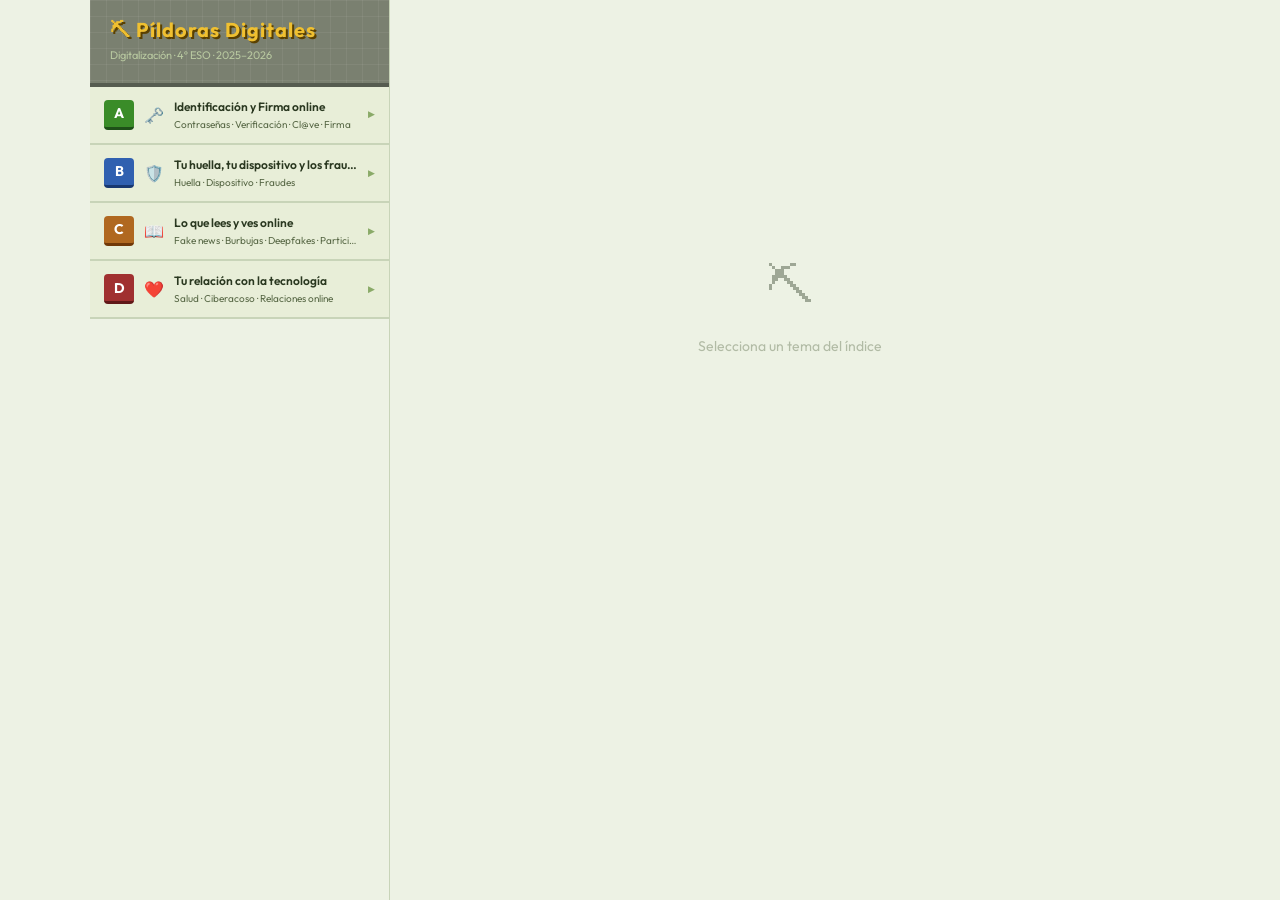
==== commit 65694fb9: "Add files via upload" ====
--- a/index.html
+++ b/index.html
@@ -30,64 +30,64 @@
 <script>
 const bloques = [
   {
-    id: 'A', letra: 'A', lc: 'la', bc: 'bc-a', ac: 'active-a', tc: 'tema-a', icon: '🗝️',
-    titulo: 'Identificación y Firma online',
-    desc: 'Contraseñas · Verificación · Cl@ve · Firma',
-    grupos: [
-      { titulo: 'Identificación cotidiana', temas: [
-        { cod: 'A1', nombre: 'Cómo crear contraseñas que nadie pueda adivinar' },
-        { cod: 'A2', nombre: 'La doble verificación: una capa más de seguridad' },
-        { cod: 'A3', nombre: 'Identificarte con el Estado: Cl@ve y certificado digital' },
-        { cod: 'A4', nombre: 'Gestores de contraseñas: para no tener que recordarlas todas' },
+    id:'A', letra:'A', lc:'la', bc:'bc-a', ac:'active-a', tc:'tema-a', icon:'🗝️',
+    titulo:'Identificación y Firma online',
+    desc:'Contraseñas · Verificación · Cl@ve · Firma',
+    grupos:[
+      { titulo:'Identificación cotidiana', temas:[
+        { cod:'A1', nombre:'Cómo crear contraseñas que nadie pueda adivinar' },
+        { cod:'A2', nombre:'La doble verificación: una capa más de seguridad' },
+        { cod:'A3', nombre:'Identificarte con el Estado: Cl@ve y certificado digital' },
+        { cod:'A4', nombre:'Gestores de contraseñas: para no tener que recordarlas todas' },
       ]},
-      { titulo: 'Firma y trámites oficiales', temas: [
-        { cod: 'A5', nombre: 'Firmar documentos online: qué es y cuándo se necesita' },
-        { cod: 'A6', nombre: 'Trámites con la administración y compras online seguras' },
+      { titulo:'Firma y trámites oficiales', temas:[
+        { cod:'A5', nombre:'Firmar documentos online: qué es y cuándo se necesita' },
+        { cod:'A6', nombre:'Trámites con la administración y compras online seguras' },
       ]}
     ]
   },
   {
-    id: 'B', letra: 'B', lc: 'lb', bc: 'bc-b', ac: 'active-b', tc: 'tema-b', icon: '🛡️',
-    titulo: 'Tu huella, tu dispositivo y los fraudes',
-    desc: 'Huella · Dispositivo · Fraudes',
-    grupos: [
-      { titulo: 'Tu huella digital', temas: [
-        { cod: 'B1', nombre: 'Qué saben de ti en internet y cómo lo consiguen' },
-        { cod: 'B2', nombre: 'Cómo configurar tu privacidad en redes sociales' },
+    id:'B', letra:'B', lc:'lb', bc:'bc-b', ac:'active-b', tc:'tema-b', icon:'🛡️',
+    titulo:'Tu huella, tu dispositivo y los fraudes',
+    desc:'Huella · Dispositivo · Fraudes',
+    grupos:[
+      { titulo:'Tu huella digital', temas:[
+        { cod:'B1', nombre:'Qué saben de ti en internet y cómo lo consiguen' },
+        { cod:'B2', nombre:'Cómo configurar tu privacidad en redes sociales' },
       ]},
-      { titulo: 'Tu dispositivo', temas: [
-        { cod: 'B3', nombre: 'Cómo saber si tu móvil u ordenador está en peligro' },
-        { cod: 'B4', nombre: 'Qué hacer para mantenerlo protegido' },
-        { cod: 'B5', nombre: 'WiFi pública: cuándo sí y cuándo no' },
+      { titulo:'Tu dispositivo', temas:[
+        { cod:'B3', nombre:'Cómo saber si tu móvil u ordenador está en peligro' },
+        { cod:'B4', nombre:'Qué hacer para mantenerlo protegido' },
+        { cod:'B5', nombre:'WiFi pública: cuándo sí y cuándo no' },
       ]},
-      { titulo: 'Los fraudes', temas: [
-        { cod: 'B6', nombre: 'Te ha llegado algo sospechoso o alguien se ha hecho pasar por ti' },
-        { cod: 'B7', nombre: 'Me han engañado — ¿qué hago ahora?' },
+      { titulo:'Los fraudes', temas:[
+        { cod:'B6', nombre:'Te ha llegado algo sospechoso o alguien se ha hecho pasar por ti' },
+        { cod:'B7', nombre:'Me han engañado — ¿qué hago ahora?' },
       ]}
     ]
   },
   {
-    id: 'C', letra: 'C', lc: 'lc', bc: 'bc-c', ac: 'active-c', tc: 'tema-c', icon: '📖',
-    titulo: 'Lo que lees y ves online',
-    desc: 'Fake news · Burbujas · Deepfakes · Participación',
-    grupos: [
-      { titulo: 'Desinformación y participación', temas: [
-        { cod: 'C1', nombre: 'Cómo detectar una noticia falsa antes de compartirla' },
-        { cod: 'C2', nombre: 'Por qué solo te muestran lo que ya piensas (burbujas)' },
-        { cod: 'C3', nombre: 'Vídeos e imágenes que no son reales (deepfakes e IA)' },
-        { cod: 'C4', nombre: 'Cómo participar en la red con criterio y respeto' },
+    id:'C', letra:'C', lc:'lc', bc:'bc-c', ac:'active-c', tc:'tema-c', icon:'📖',
+    titulo:'Lo que lees y ves online',
+    desc:'Fake news · Burbujas · Deepfakes · Participación',
+    grupos:[
+      { titulo:'Desinformación y participación', temas:[
+        { cod:'C1', nombre:'Cómo detectar una noticia falsa antes de compartirla' },
+        { cod:'C2', nombre:'Por qué solo te muestran lo que ya piensas (burbujas)' },
+        { cod:'C3', nombre:'Vídeos e imágenes que no son reales (deepfakes e IA)' },
+        { cod:'C4', nombre:'Cómo participar en la red con criterio y respeto' },
       ]}
     ]
   },
   {
-    id: 'D', letra: 'D', lc: 'ld', bc: 'bc-d', ac: 'active-d', tc: 'tema-d', icon: '❤️',
-    titulo: 'Tu relación con la tecnología',
-    desc: 'Salud · Ciberacoso · Relaciones online',
-    grupos: [
-      { titulo: 'Bienestar digital', temas: [
-        { cod: 'D1', nombre: 'El tiempo de pantalla: tu cabeza, tu cuerpo y el planeta' },
-        { cod: 'D2', nombre: 'Ciberacoso y relaciones online: reconocerlo, pararlo y tratarnos mejor' },
-        { cod: 'D3', nombre: 'Riesgos en relaciones online: grooming y sexting' },
+    id:'D', letra:'D', lc:'ld', bc:'bc-d', ac:'active-d', tc:'tema-d', icon:'❤️',
+    titulo:'Tu relación con la tecnología',
+    desc:'Salud · Ciberacoso · Relaciones online',
+    grupos:[
+      { titulo:'Bienestar digital', temas:[
+        { cod:'D1', nombre:'El tiempo de pantalla: tu cabeza, tu cuerpo y el planeta' },
+        { cod:'D2', nombre:'Ciberacoso y relaciones online: reconocerlo, pararlo y tratarnos mejor' },
+        { cod:'D3', nombre:'Riesgos en relaciones online: grooming y sexting' },
       ]}
     ]
   }
@@ -95,8 +95,8 @@
 
 const contenidos = {
   A1: {
-    titulo: 'Cómo crear contraseñas que nadie pueda adivinar',
-    html: `
+    titulo:'Cómo crear contraseñas que nadie pueda adivinar',
+    html:`
       <p>Una contraseña es la llave de tu vida digital. Si alguien la consigue, puede entrar en tu correo, tus redes sociales, tu banco o cualquier servicio que uses. Por eso importa hacerla bien desde el principio.</p>
       <div class="ejemplo">
         <div class="ejemplo-label">Ejemplo real</div>
@@ -116,8 +116,8 @@
     `
   },
   A2: {
-    titulo: 'La doble verificación: una capa más de seguridad',
-    html: `
+    titulo:'La doble verificación: una capa más de seguridad',
+    html:`
       <p>Imagina que tu contraseña es la llave de tu casa. La doble verificación (también llamada 2FA o verificación en dos pasos) es como añadir una segunda cerradura: aunque alguien consiga tu llave, sin la segunda no puede entrar.</p>
       <div class="ejemplo">
         <div class="ejemplo-label">Ejemplo real</div>
@@ -137,8 +137,8 @@
     `
   },
   A3: {
-    titulo: 'Identificarte con el Estado: Cl@ve y certificado digital',
-    html: `
+    titulo:'Identificarte con el Estado: Cl@ve y certificado digital',
+    html:`
       <p>Cuando quieres hacer un trámite oficial online — pedir una beca, consultar tus notas en el registro, acceder a la Seguridad Social — el Estado necesita saber que eres tú de verdad. Para eso existen dos sistemas: <strong>Cl@ve</strong> y el <strong>certificado digital</strong>.</p>
       <div class="ejemplo">
         <div class="ejemplo-label">¿Para qué lo necesitas a los 16 años?</div>
@@ -159,8 +159,8 @@
     `
   },
   A4: {
-    titulo: 'Gestores de contraseñas: para no tener que recordarlas todas',
-    html: `
+    titulo:'Gestores de contraseñas: para no tener que recordarlas todas',
+    html:`
       <p>Si tienes una contraseña distinta para cada servicio — como deberías — es imposible recordarlas todas. La solución no es usar siempre la misma, sino usar un <strong>gestor de contraseñas</strong>: una app que las guarda todas cifradas y las rellena automáticamente cuando las necesitas.</p>
       <div class="ejemplo">
         <div class="ejemplo-label">Cómo funciona</div>
@@ -180,8 +180,8 @@
     `
   },
   A5: {
-    titulo: 'Firmar documentos online: qué es y cuándo se necesita',
-    html: `
+    titulo:'Firmar documentos online: qué es y cuándo se necesita',
+    html:`
       <p>Firmar un documento online no es lo mismo que dibujar tu firma con el ratón o añadir una imagen de tu firma a un PDF. Eso no tiene ninguna validez legal — cualquiera podría hacerlo. La <strong>firma electrónica con certificado digital</strong> sí tiene validez legal porque demuestra criptográficamente que has sido tú, en ese momento, quien ha firmado.</p>
       <div class="ejemplo">
         <div class="ejemplo-label">La diferencia que importa</div>
@@ -201,8 +201,8 @@
     `
   },
   A6: {
-    titulo: 'Trámites con la administración y compras online seguras',
-    html: `
+    titulo:'Trámites con la administración y compras online seguras',
+    html:`
       <p>Con Cl@ve o certificado digital puedes hacer casi cualquier trámite oficial sin salir de casa: pedir el historial académico, solicitar becas, consultar multas, registrar documentos... Todo desde la <strong>sede electrónica</strong> del organismo correspondiente.</p>
       <div class="ejemplo">
         <div class="ejemplo-label">Trámites que ya puedes hacer con 16 años</div>
@@ -224,7 +224,7 @@
   }
 };
 
-// ── CONSTRUIR SIDEBAR ──
+// ── SIDEBAR ──
 const sidebar = document.getElementById('sidebar');
 const contentArea = document.getElementById('content');
 
@@ -265,7 +265,7 @@
     });
   });
 
-  // Acordeón: cerrar todos al abrir uno
+  // Acordeón
   head.addEventListener('click', () => {
     const yaAbierto = temasDiv.classList.contains('open');
     document.querySelectorAll('.bloque-temas').forEach(t => t.classList.remove('open'));
@@ -287,7 +287,6 @@
 
 // ── MOSTRAR TEMA ──
 function mostrarTema(cod, bloque) {
-  // Limpiar activos
   document.querySelectorAll('.tema-btn').forEach(b => {
     b.classList.remove('active-a','active-b','active-c','active-d');
   });
@@ -311,7 +310,7 @@
         </div>
         <div class="tema-header">
           <h2>${cod} · ${data.titulo}</h2>
-          <div class="tema-url-badge">URL directa: silviasaez13.github.io/4ESO_Digitalizacion/#${cod}</div>
+          <div class="tema-url-badge">URL: silviasaez13.github.io/4ESO_Digitalizacion/#${cod}</div>
         </div>
         <div class="tema-body">${data.html}</div>
       </div>
@@ -328,7 +327,7 @@
         </div>
         <div class="tema-header">
           <h2>${cod} · ${nombreTema}</h2>
-          <div class="tema-url-badge">URL directa: silviasaez13.github.io/4ESO_Digitalizacion/#${cod}</div>
+          <div class="tema-url-badge">URL: silviasaez13.github.io/4ESO_Digitalizacion/#${cod}</div>
         </div>
         <div class="pendiente">
           <div class="pendiente-icon">⛏</div>
--- a/estilos.css
+++ b/estilos.css
@@ -3,14 +3,7 @@
    estilos.css — hoja de estilos compartida
    ═══════════════════════════════════════════════ */
 
-@import url('https://fonts.googleapis.com/css2?family=Outfit:wght@300;400;500;600&display=swap');
-
-@font-face {
-  font-family: 'Minecraft';
-  src: url('Minecraft-Tenv2.otf') format('opentype');
-  font-weight: normal;
-  font-style: normal;
-}
+@import url('https://fonts.googleapis.com/css2?family=Outfit:wght@300;400;500;600;700&display=swap');
 
 /* ── VARIABLES ── */
 :root {
@@ -27,24 +20,22 @@
   --gold:         #f0c030;
   --gold-shadow:  #5a4000;
 
-  /* Colores por bloque — claramente distintos */
-  --color-a:      #5a9e28;
-  --color-a-bg:   #dff0c0;
-  --color-a-dark: #2a5010;
-
-  --color-b:      #4a7ab8;
-  --color-b-bg:   #d0e4f8;
-  --color-b-dark: #1a3a60;
-
-  --color-c:      #c87820;
-  --color-c-bg:   #fae8c0;
-  --color-c-dark: #5a3008;
-
-  --color-d:      #b84040;
-  --color-d-bg:   #f8d8d8;
-  --color-d-dark: #580808;
-
-  --mc-font: 'Minecraft', 'Courier New', monospace;
+  /* Opción 2 — suave, legible, contrasta con fondo verde */
+  --color-a:      #3a8c28;
+  --color-a-bg:   #d0ebc8;
+  --color-a-dark: #1e5018;
+
+  --color-b:      #3060b0;
+  --color-b-bg:   #c8ddf0;
+  --color-b-dark: #183870;
+
+  --color-c:      #b06820;
+  --color-c-bg:   #f0e4c0;
+  --color-c-dark: #703808;
+
+  --color-d:      #a03030;
+  --color-d-bg:   #ecd0d0;
+  --color-d-dark: #601818;
 }
 
 /* ── RESET ── */
@@ -103,14 +94,14 @@
   pointer-events: none;
 }
 .sidebar-header h1 {
-  font-family: var(--mc-font);
-  font-size: 18px;
-  text-transform: uppercase;
-  letter-spacing: 0.08em;
+  font-family: 'Outfit', sans-serif;
+  font-size: 20px;
+  font-weight: 700;
+  letter-spacing: 0.05em;
   color: var(--gold);
-  text-shadow: 2px 2px 0 var(--gold-shadow), 3px 3px 0 rgba(0,0,0,0.25);
+  text-shadow: 2px 2px 0 var(--gold-shadow);
   position: relative;
-  line-height: 1.3;
+  line-height: 1.2;
 }
 .sidebar-header p {
   font-family: 'Outfit', sans-serif;
@@ -120,7 +111,7 @@
   position: relative;
 }
 
-/* Scroll area */
+/* Scroll */
 .sidebar-scroll {
   flex: 1;
   overflow-y: auto;
@@ -143,37 +134,36 @@
   cursor: pointer;
   user-select: none;
   border-bottom: 1px solid var(--border);
-  transition: background 0.15s;
+  transition: filter 0.15s;
 }
 .bloque-head:hover { filter: brightness(0.96); }
 
-/* Letras de bloque — color por bloque */
 .letra {
-  font-family: var(--mc-font);
-  font-size: 13px;
+  font-family: 'Outfit', sans-serif;
+  font-weight: 700;
+  font-size: 14px;
   width: 30px;
   height: 30px;
   display: flex;
   align-items: center;
   justify-content: center;
   border-radius: 4px;
-  border-bottom: 3px solid rgba(0,0,0,0.25);
+  border-bottom: 3px solid rgba(0,0,0,0.2);
   flex-shrink: 0;
-  text-transform: uppercase;
 }
 .la { background: var(--color-a); color: #fff; border-bottom-color: var(--color-a-dark); }
 .lb { background: var(--color-b); color: #fff; border-bottom-color: var(--color-b-dark); }
 .lc { background: var(--color-c); color: #fff; border-bottom-color: var(--color-c-dark); }
 .ld { background: var(--color-d); color: #fff; border-bottom-color: var(--color-d-dark); }
 
-/* Cabecera bloque activo — color por bloque */
+/* Bloque activo por color */
 .bloque-head.active-a { background: var(--color-a-bg); border-left: 3px solid var(--color-a); }
 .bloque-head.active-b { background: var(--color-b-bg); border-left: 3px solid var(--color-b); }
 .bloque-head.active-c { background: var(--color-c-bg); border-left: 3px solid var(--color-c); }
 .bloque-head.active-d { background: var(--color-d-bg); border-left: 3px solid var(--color-d); }
 
-.bloque-icon  { font-size: 16px; flex-shrink: 0; line-height: 1; }
-.bloque-info  { flex: 1; min-width: 0; }
+.bloque-icon   { font-size: 16px; flex-shrink: 0; line-height: 1; }
+.bloque-info   { flex: 1; min-width: 0; }
 .bloque-titulo { font-size: 12px; font-weight: 600; color: var(--text); white-space: nowrap; overflow: hidden; text-overflow: ellipsis; }
 .bloque-desc   { font-size: 10px; color: var(--text-dim); margin-top: 1px; white-space: nowrap; overflow: hidden; text-overflow: ellipsis; }
 .bloque-arrow  { font-size: 9px; color: var(--text-hint); transition: transform 0.2s; flex-shrink: 0; }
@@ -183,27 +173,25 @@
 .bloque-temas      { display: none; }
 .bloque-temas.open { display: block; }
 
-/* Título de grupo — más prominente que los temas */
 .pag-sep {
-  padding: 10px 14px 6px 14px;
+  padding: 9px 14px 5px 14px;
   background: var(--surface-2);
   border-top: 1px solid var(--border);
 }
 .pag-titulo {
   font-family: 'Outfit', sans-serif;
-  font-size: 12px;
-  font-weight: 600;
+  font-size: 11px;
+  font-weight: 700;
   color: var(--text);
   text-transform: uppercase;
-  letter-spacing: 0.04em;
-}
-
-/* Temas — más discretos que el título de grupo */
+  letter-spacing: 0.06em;
+}
+
 .tema-btn {
   display: flex;
-  align-items: center;
+  align-items: flex-start;
   gap: 7px;
-  padding: 7px 14px 7px 22px;
+  padding: 8px 14px 8px 22px;
   border: none;
   border-top: 1px solid #e4ecd4;
   background: var(--surface);
@@ -215,21 +203,20 @@
 }
 .tema-btn:hover { background: #eef5e4; }
 
-/* Tema activo — color por bloque */
 .tema-btn.active-a { background: var(--color-a-bg); border-left: 3px solid var(--color-a); padding-left: 19px; }
 .tema-btn.active-b { background: var(--color-b-bg); border-left: 3px solid var(--color-b); padding-left: 19px; }
 .tema-btn.active-c { background: var(--color-c-bg); border-left: 3px solid var(--color-c); padding-left: 19px; }
 .tema-btn.active-d { background: var(--color-d-bg); border-left: 3px solid var(--color-d); padding-left: 19px; }
 
 .tema-cod {
-  font-family: 'Outfit', sans-serif;
   font-size: 10px;
-  font-weight: 600;
+  font-weight: 700;
   color: var(--text-hint);
   min-width: 20px;
   flex-shrink: 0;
-}
-.tema-nombre-side { font-size: 11px; color: var(--text-dim); flex: 1; line-height: 1.3; }
+  margin-top: 1px;
+}
+.tema-nombre-side { font-size: 11px; color: var(--text-dim); flex: 1; line-height: 1.4; }
 
 /* ══════════════════════════════
    ÁREA DE CONTENIDO
@@ -241,7 +228,6 @@
   min-width: 0;
 }
 
-/* Placeholder */
 .placeholder {
   display: flex;
   flex-direction: column;
@@ -253,13 +239,8 @@
   text-align: center;
 }
 .placeholder-icon { font-size: 48px; }
-.placeholder-text {
-  font-family: 'Outfit', sans-serif;
-  font-size: 14px;
-  color: var(--text-dim);
-}
-
-/* Animación entrada */
+.placeholder-text { font-size: 14px; color: var(--text-dim); }
+
 .tema-content { display: none; }
 .tema-content.active { display: block; animation: fadeIn 0.2s ease; }
 @keyframes fadeIn {
@@ -267,13 +248,12 @@
   to   { opacity: 1; transform: translateY(0); }
 }
 
-/* Breadcrumb — Outfit, no Minecraft */
+/* Breadcrumb */
 .tema-breadcrumb {
   display: flex;
   align-items: center;
   gap: 6px;
   margin-bottom: 20px;
-  font-family: 'Outfit', sans-serif;
   font-size: 12px;
   color: var(--text-hint);
   flex-wrap: wrap;
@@ -298,33 +278,33 @@
   border-bottom: 2px dashed var(--border);
 }
 .tema-header h2 {
-  font-family: var(--mc-font);
-  font-size: 17px;
-  text-transform: uppercase;
-  letter-spacing: 0.05em;
-  line-height: 1.4;
-}
-.tema-a h2 { color: var(--color-a-dark); }
-.tema-b h2 { color: var(--color-b-dark); }
-.tema-c h2 { color: var(--color-c-dark); }
-.tema-d h2 { color: var(--color-d-dark); }
+  font-size: 20px;
+  font-weight: 700;
+  line-height: 1.3;
+  color: var(--text);
+}
+.tema-a .tema-header h2 { color: var(--color-a-dark); }
+.tema-b .tema-header h2 { color: var(--color-b-dark); }
+.tema-c .tema-header h2 { color: var(--color-c-dark); }
+.tema-d .tema-header h2 { color: var(--color-d-dark); }
 
 .tema-url-badge {
-  font-family: 'Outfit', sans-serif;
   font-size: 11px;
   color: var(--text-hint);
   margin-top: 6px;
-}
-
-/* Cuerpo tema */
+  font-family: monospace;
+}
+
+/* Cuerpo */
 .tema-body p {
   font-size: 15px;
   color: var(--text);
   line-height: 1.75;
   margin-bottom: 14px;
 }
-
-/* Ejemplo real */
+.tema-body strong { font-weight: 600; }
+
+/* Ejemplo */
 .ejemplo {
   background: var(--surface-2);
   border-left: 4px solid var(--border-2);
@@ -338,9 +318,8 @@
 .tema-d .ejemplo { border-left-color: var(--color-d); }
 
 .ejemplo-label {
-  font-family: 'Outfit', sans-serif;
-  font-size: 11px;
-  font-weight: 600;
+  font-size: 11px;
+  font-weight: 700;
   text-transform: uppercase;
   letter-spacing: 0.06em;
   color: var(--text-dim);
@@ -358,9 +337,8 @@
   margin: 16px 0;
 }
 .que-hacer-label {
-  font-family: 'Outfit', sans-serif;
-  font-size: 11px;
-  font-weight: 600;
+  font-size: 11px;
+  font-weight: 700;
   text-transform: uppercase;
   letter-spacing: 0.06em;
   color: var(--text-dim);
@@ -380,19 +358,18 @@
   align-items: center;
   gap: 6px;
   margin-top: 20px;
-  font-family: 'Outfit', sans-serif;
-  font-size: 12px;
+  font-size: 13px;
   font-weight: 600;
   color: var(--color-a-dark);
   background: var(--color-a-bg);
   border: 1.5px solid var(--color-a);
   border-bottom: 3px solid var(--color-a-dark);
-  padding: 7px 16px;
+  padding: 8px 18px;
   border-radius: 6px;
   text-decoration: none;
   transition: filter 0.15s;
 }
-.incibe-link:hover { filter: brightness(0.95); }
+.incibe-link:hover { filter: brightness(0.93); }
 
 /* Pendiente */
 .pendiente {
@@ -406,11 +383,7 @@
   text-align: center;
 }
 .pendiente-icon { font-size: 36px; }
-.pendiente p {
-  font-family: 'Outfit', sans-serif;
-  font-size: 13px;
-  color: var(--text-dim);
-}
+.pendiente p { font-size: 13px; color: var(--text-dim); }
 
 /* ══════════════════════════════
    RESPONSIVE
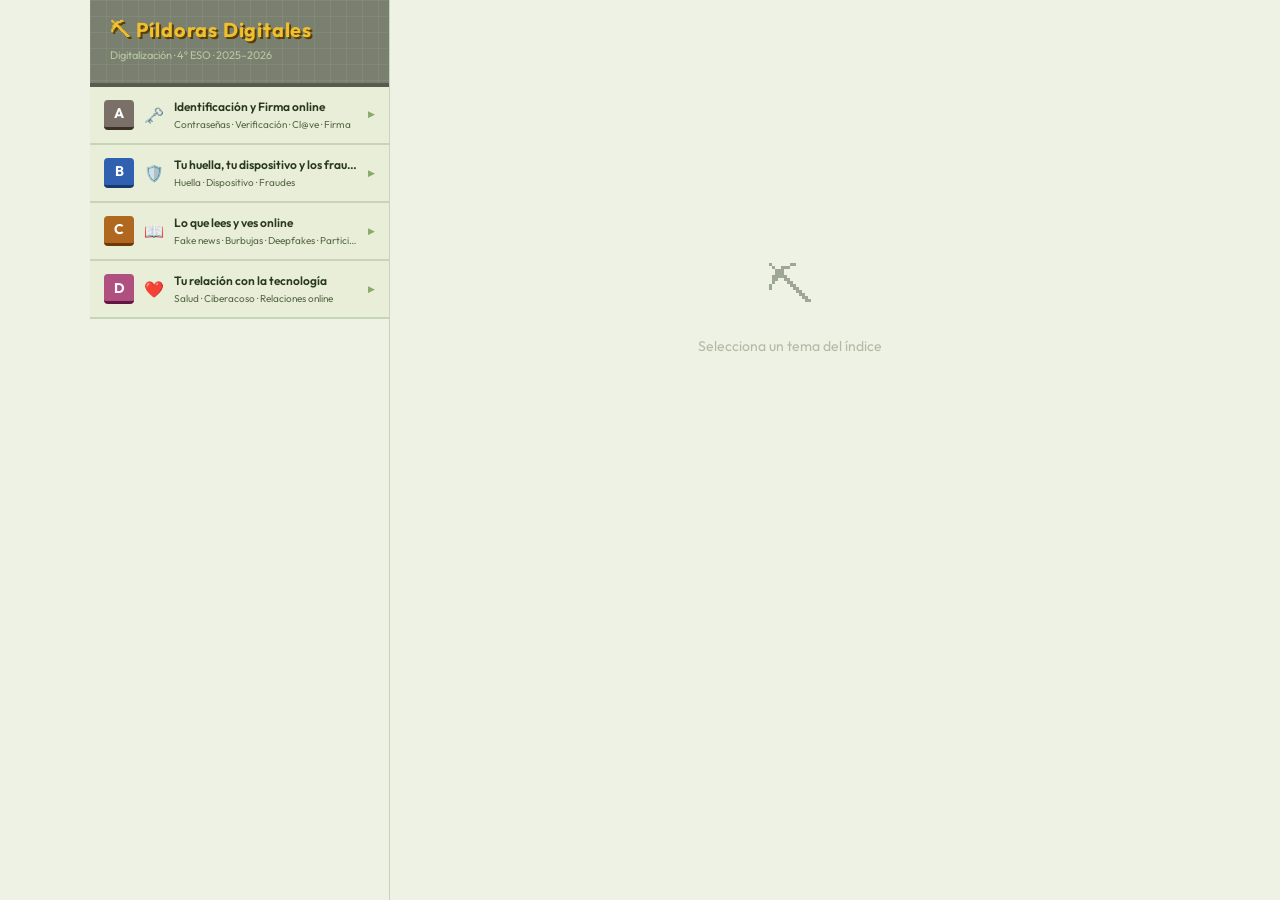
==== commit d1322728: "Add files via upload" ====
--- a/index.html
+++ b/index.html
@@ -7,9 +7,7 @@
   <link rel="stylesheet" href="estilos.css">
 </head>
 <body>
-
 <div class="layout">
-
   <aside class="sidebar">
     <div class="sidebar-header">
       <h1>⛏ Píldoras Digitales</h1>
@@ -17,20 +15,18 @@
     </div>
     <div class="sidebar-scroll" id="sidebar"></div>
   </aside>
-
   <main class="content-area" id="content">
     <div class="placeholder">
       <div class="placeholder-icon">⛏</div>
       <div class="placeholder-text">Selecciona un tema del índice</div>
     </div>
   </main>
-
 </div>
 
 <script>
 const bloques = [
   {
-    id:'A', letra:'A', lc:'la', bc:'bc-a', ac:'active-a', tc:'tema-a', icon:'🗝️',
+    id:'A', letra:'A', lc:'la', bc:'bc-a', ac:'active-a', sc:'sep-a', tc:'tema-a', cc:'content-a', icon:'🗝️',
     titulo:'Identificación y Firma online',
     desc:'Contraseñas · Verificación · Cl@ve · Firma',
     grupos:[
@@ -47,7 +43,7 @@
     ]
   },
   {
-    id:'B', letra:'B', lc:'lb', bc:'bc-b', ac:'active-b', tc:'tema-b', icon:'🛡️',
+    id:'B', letra:'B', lc:'lb', bc:'bc-b', ac:'active-b', sc:'sep-b', tc:'tema-b', cc:'content-b', icon:'🛡️',
     titulo:'Tu huella, tu dispositivo y los fraudes',
     desc:'Huella · Dispositivo · Fraudes',
     grupos:[
@@ -67,7 +63,7 @@
     ]
   },
   {
-    id:'C', letra:'C', lc:'lc', bc:'bc-c', ac:'active-c', tc:'tema-c', icon:'📖',
+    id:'C', letra:'C', lc:'lc', bc:'bc-c', ac:'active-c', sc:'sep-c', tc:'tema-c', cc:'content-c', icon:'📖',
     titulo:'Lo que lees y ves online',
     desc:'Fake news · Burbujas · Deepfakes · Participación',
     grupos:[
@@ -80,7 +76,7 @@
     ]
   },
   {
-    id:'D', letra:'D', lc:'ld', bc:'bc-d', ac:'active-d', tc:'tema-d', icon:'❤️',
+    id:'D', letra:'D', lc:'ld', bc:'bc-d', ac:'active-d', sc:'sep-d', tc:'tema-d', cc:'content-d', icon:'❤️',
     titulo:'Tu relación con la tecnología',
     desc:'Salud · Ciberacoso · Relaciones online',
     grupos:[
@@ -94,137 +90,257 @@
 ];
 
 const contenidos = {
-  A1: {
-    titulo:'Cómo crear contraseñas que nadie pueda adivinar',
-    html:`
-      <p>Una contraseña es la llave de tu vida digital. Si alguien la consigue, puede entrar en tu correo, tus redes sociales, tu banco o cualquier servicio que uses. Por eso importa hacerla bien desde el principio.</p>
-      <div class="ejemplo">
-        <div class="ejemplo-label">Ejemplo real</div>
-        <p>"123456" fue la contraseña más usada del mundo en 2024. Un programa automatizado la prueba en menos de un segundo. Si la usas, ya no tienes contraseña: tienes una puerta abierta.</p>
-      </div>
-      <p>Una buena contraseña tiene al menos 12 caracteres, mezcla letras mayúsculas y minúsculas, números y símbolos, y no contiene tu nombre ni tu fecha de nacimiento. Cuanto más larga y aleatoria, mejor.</p>
-      <div class="que-hacer">
-        <div class="que-hacer-label">✔ Qué hacer</div>
-        <ol>
-          <li>Usa una frase que solo tú conozcas y transfórmala: "MiGato$altaAlto3veces"</li>
-          <li>Usa una contraseña distinta para cada servicio importante</li>
-          <li>Nunca la compartas, ni con alguien de confianza</li>
-          <li>Si sospechas que alguien la sabe, cámbiala inmediatamente</li>
-        </ol>
-      </div>
-      <a class="incibe-link" href="https://www.incibe.es/ciudadania/tematicas/contrasenas-seguras" target="_blank">⛏ Más info en INCIBE →</a>
-    `
-  },
-  A2: {
-    titulo:'La doble verificación: una capa más de seguridad',
-    html:`
-      <p>Imagina que tu contraseña es la llave de tu casa. La doble verificación (también llamada 2FA o verificación en dos pasos) es como añadir una segunda cerradura: aunque alguien consiga tu llave, sin la segunda no puede entrar.</p>
-      <div class="ejemplo">
-        <div class="ejemplo-label">Ejemplo real</div>
-        <p>Intentas entrar en tu cuenta de Instagram desde un dispositivo nuevo. Introduces tu contraseña correctamente, pero Instagram te manda un código de 6 dígitos al móvil. Sin ese código, no hay acceso. Si alguien roba tu contraseña pero no tiene tu móvil, no puede entrar.</p>
-      </div>
-      <p>Hay varias formas de recibir ese segundo factor: un SMS con un código, una app de autenticación (como Google Authenticator o Authy), o una notificación en otro dispositivo. La app es la opción más segura porque no depende de tu número de teléfono.</p>
-      <div class="que-hacer">
-        <div class="que-hacer-label">✔ Qué hacer</div>
-        <ol>
-          <li>Activa la verificación en dos pasos en tu correo, redes sociales y banco</li>
-          <li>Prefiere una app de autenticación antes que el SMS si puedes elegir</li>
-          <li>Guarda los códigos de recuperación en un lugar seguro (por si pierdes el móvil)</li>
-          <li>Si recibes un código que no has pedido tú, alguien está intentando entrar en tu cuenta — cambia la contraseña</li>
-        </ol>
-      </div>
-      <a class="incibe-link" href="https://www.incibe.es/ciudadania/tematicas/contrasenas-seguras" target="_blank">⛏ Más info en INCIBE →</a>
-    `
-  },
-  A3: {
-    titulo:'Identificarte con el Estado: Cl@ve y certificado digital',
-    html:`
-      <p>Cuando quieres hacer un trámite oficial online — pedir una beca, consultar tus notas en el registro, acceder a la Seguridad Social — el Estado necesita saber que eres tú de verdad. Para eso existen dos sistemas: <strong>Cl@ve</strong> y el <strong>certificado digital</strong>.</p>
-      <div class="ejemplo">
-        <div class="ejemplo-label">¿Para qué lo necesitas a los 16 años?</div>
-        <p>Con 16 años ya puedes registrarte en Cl@ve. Te sirve para pedir cita médica oficial, consultar el historial académico, solicitar el DNI o, cuando cumplas 18, hacer la declaración de la renta o pedir el carnet de conducir online.</p>
-      </div>
-      <p><strong>Cl@ve</strong> es el sistema más sencillo: te identificas con tu DNI y un código que te llega al móvil, igual que el 2FA que ya conoces, pero para trámites del Gobierno. Hay dos versiones: Cl@ve PIN (código temporal cada vez) y Cl@ve Permanente (contraseña fija + SMS).</p>
-      <p><strong>El certificado digital</strong> es un archivo que se instala en tu navegador y que demuestra criptográficamente que eres tú — como un DNI digital que tu ordenador reconoce. Lo emite la FNMT (Fábrica Nacional de Moneda y Timbre) y permite hacer cosas que Cl@ve no puede, como firmar documentos con validez legal.</p>
-      <div class="que-hacer">
-        <div class="que-hacer-label">✔ Cómo conseguir Cl@ve</div>
-        <ol>
-          <li>Entra en <strong>clave.gob.es</strong> y pulsa "Registro"</li>
-          <li>Necesitas tu DNI o NIE y un número de móvil</li>
-          <li>Puedes registrarte online o en una oficina de la Seguridad Social o Hacienda</li>
-          <li>Una vez registrado, ya puedes usarlo en cualquier sede electrónica del Gobierno</li>
-        </ol>
-      </div>
-      <a class="incibe-link" href="https://www.incibe.es/ciudadania/tematicas/contrasenas-seguras" target="_blank">⛏ Más info en INCIBE →</a>
-    `
-  },
-  A4: {
-    titulo:'Gestores de contraseñas: para no tener que recordarlas todas',
-    html:`
-      <p>Si tienes una contraseña distinta para cada servicio — como deberías — es imposible recordarlas todas. La solución no es usar siempre la misma, sino usar un <strong>gestor de contraseñas</strong>: una app que las guarda todas cifradas y las rellena automáticamente cuando las necesitas.</p>
-      <div class="ejemplo">
-        <div class="ejemplo-label">Cómo funciona</div>
-        <p>Solo necesitas recordar una contraseña maestra (la del gestor). El resto las genera él automáticamente — largas, aleatorias, imposibles de adivinar — y las guarda. Cuando entras en una web, el gestor las rellena solo.</p>
-      </div>
-      <p>Los más conocidos y fiables son <strong>Bitwarden</strong> (gratuito y de código abierto), <strong>1Password</strong> y <strong>KeePass</strong>. Los navegadores como Chrome o Firefox también tienen gestores integrados, aunque son menos seguros que una app dedicada.</p>
-      <div class="que-hacer">
-        <div class="que-hacer-label">✔ Qué hacer</div>
-        <ol>
-          <li>Elige un gestor de confianza — Bitwarden es gratuito y muy recomendable</li>
-          <li>Crea una contraseña maestra larga y segura (esta sí tienes que recordarla)</li>
-          <li>Ve añadiendo tus cuentas poco a poco — no hace falta hacerlo todo de golpe</li>
-          <li>Activa también la verificación en dos pasos en el propio gestor</li>
-        </ol>
-      </div>
-      <a class="incibe-link" href="https://www.incibe.es/ciudadania/tematicas/contrasenas-seguras" target="_blank">⛏ Más info en INCIBE →</a>
-    `
-  },
-  A5: {
-    titulo:'Firmar documentos online: qué es y cuándo se necesita',
-    html:`
-      <p>Firmar un documento online no es lo mismo que dibujar tu firma con el ratón o añadir una imagen de tu firma a un PDF. Eso no tiene ninguna validez legal — cualquiera podría hacerlo. La <strong>firma electrónica con certificado digital</strong> sí tiene validez legal porque demuestra criptográficamente que has sido tú, en ese momento, quien ha firmado.</p>
-      <div class="ejemplo">
-        <div class="ejemplo-label">La diferencia que importa</div>
-        <p>Firmar un PDF en Adobe Acrobat poniendo tu nombre o imagen es como escribir tu nombre en un papel — cualquiera podría escribirlo. Firmar con tu certificado digital usando AutoFirma es como firmar ante notario: hay una autoridad que certifica que eras tú.</p>
-      </div>
-      <p><strong>AutoFirma</strong> es el programa gratuito del Gobierno que te permite firmar documentos oficiales usando tu certificado digital. Se descarga desde <strong>firmaelectronica.gob.es</strong> y funciona en Windows, Mac y Linux. Los documentos firmados con AutoFirma tienen validez legal completa.</p>
-      <div class="que-hacer">
-        <div class="que-hacer-label">✔ Cuándo necesitas firma electrónica real</div>
-        <ol>
-          <li>Trámites con la administración (becas, solicitudes, registros oficiales)</li>
-          <li>Contratos con validez legal</li>
-          <li>Cualquier documento que te pidan "firmado digitalmente" de forma oficial</li>
-          <li>Para el día a día (redes sociales, compras) no hace falta — ahí sirve usuario y contraseña</li>
-        </ol>
-      </div>
-      <a class="incibe-link" href="https://firmaelectronica.gob.es" target="_blank">⛏ Descargar AutoFirma →</a>
-    `
-  },
-  A6: {
-    titulo:'Trámites con la administración y compras online seguras',
-    html:`
-      <p>Con Cl@ve o certificado digital puedes hacer casi cualquier trámite oficial sin salir de casa: pedir el historial académico, solicitar becas, consultar multas, registrar documentos... Todo desde la <strong>sede electrónica</strong> del organismo correspondiente.</p>
-      <div class="ejemplo">
-        <div class="ejemplo-label">Trámites que ya puedes hacer con 16 años</div>
-        <p>Consultar tu historial clínico en el sistema de salud, pedir cita oficial, solicitar el DNI o renovarlo, acceder a tu expediente académico oficial, o registrar documentos en el Registro Civil.</p>
-      </div>
-      <p>En cuanto a las <strong>compras online</strong>, la clave es saber distinguir una tienda fiable de una trampa. Una tienda segura tiene HTTPS en la dirección (el candado), datos de contacto reales, política de devoluciones clara y métodos de pago conocidos. Si el precio es demasiado bueno para ser verdad, probablemente lo es.</p>
-      <div class="que-hacer">
-        <div class="que-hacer-label">✔ Antes de comprar online, comprueba</div>
-        <ol>
-          <li>Que la web tenga HTTPS (candado en la barra del navegador)</li>
-          <li>Que haya datos de contacto reales: dirección, teléfono, email</li>
-          <li>Que la política de devoluciones esté clara y sea razonable</li>
-          <li>Que el método de pago sea seguro: tarjeta con 3D Secure, PayPal o Bizum</li>
-          <li>Busca opiniones de la tienda en Google antes de pagar</li>
-        </ol>
-      </div>
-      <a class="incibe-link" href="https://www.incibe.es/ciudadania/tematicas/compras-online-seguras" target="_blank">⛏ Más info en INCIBE →</a>
-    `
-  }
+
+  A1: { titulo:'Cómo crear contraseñas que nadie pueda adivinar', html:`
+    <p>Una contraseña es la llave de tu vida digital. Si alguien la consigue, puede entrar en tu correo, tus redes sociales, tu banco o cualquier servicio que uses. Por eso importa hacerla bien desde el principio.</p>
+    <div class="ejemplo"><div class="ejemplo-label">Ejemplo real</div>
+    <p>"123456" fue la contraseña más usada del mundo en 2024. Un programa automatizado la prueba en menos de un segundo. Si la usas, ya no tienes contraseña: tienes una puerta abierta.</p></div>
+    <p>Una buena contraseña tiene al menos 12 caracteres, mezcla letras mayúsculas y minúsculas, números y símbolos, y no contiene tu nombre ni tu fecha de nacimiento.</p>
+    <div class="que-hacer"><div class="que-hacer-label">✔ Qué hacer</div><ol>
+      <li>Usa una frase que solo tú conozcas y transfórmala: "MiGato$altaAlto3veces"</li>
+      <li>Usa una contraseña distinta para cada servicio importante</li>
+      <li>Nunca la compartas, ni con alguien de confianza</li>
+      <li>Si sospechas que alguien la sabe, cámbiala inmediatamente</li>
+    </ol></div>
+    <a class="incibe-link" href="https://www.incibe.es/ciudadania/tematicas/contrasenas-seguras" target="_blank">⛏ Más info en INCIBE →</a>
+  `},
+
+  A2: { titulo:'La doble verificación: una capa más de seguridad', html:`
+    <p>Imagina que tu contraseña es la llave de tu casa. La doble verificación (también llamada 2FA o verificación en dos pasos) es como añadir una segunda cerradura: aunque alguien consiga tu llave, sin la segunda no puede entrar.</p>
+    <div class="ejemplo"><div class="ejemplo-label">Ejemplo real</div>
+    <p>Intentas entrar en Instagram desde un dispositivo nuevo. Introduces tu contraseña correctamente, pero Instagram te manda un código de 6 dígitos al móvil. Sin ese código, no hay acceso. Si alguien roba tu contraseña pero no tiene tu móvil, no puede entrar.</p></div>
+    <p>Hay varias formas de recibir ese segundo factor: un SMS, una app de autenticación (como Google Authenticator o Authy) o una notificación en otro dispositivo. La app es la opción más segura porque no depende de tu número de teléfono.</p>
+    <div class="que-hacer"><div class="que-hacer-label">✔ Qué hacer</div><ol>
+      <li>Activa la verificación en dos pasos en tu correo, redes sociales y banco</li>
+      <li>Prefiere una app de autenticación antes que el SMS si puedes elegir</li>
+      <li>Guarda los códigos de recuperación en un lugar seguro (por si pierdes el móvil)</li>
+      <li>Si recibes un código que no has pedido tú, alguien está intentando entrar — cambia la contraseña</li>
+    </ol></div>
+    <a class="incibe-link" href="https://www.incibe.es/ciudadania/tematicas/contrasenas-seguras" target="_blank">⛏ Más info en INCIBE →</a>
+  `},
+
+  A3: { titulo:'Identificarte con el Estado: Cl@ve y certificado digital', html:`
+    <p>Cuando quieres hacer un trámite oficial online — pedir una beca, consultar el historial académico, acceder a la Seguridad Social — el Estado necesita saber que eres tú de verdad. Para eso existen dos sistemas: <strong>Cl@ve</strong> y el <strong>certificado digital</strong>.</p>
+    <div class="ejemplo"><div class="ejemplo-label">¿Para qué lo necesitas a los 16 años?</div>
+    <p>Con 16 años ya puedes registrarte en Cl@ve. Te sirve para pedir cita médica oficial, consultar el historial académico, solicitar el DNI o, cuando cumplas 18, hacer la declaración de la renta o pedir el carnet de conducir online.</p></div>
+    <p><strong>Cl@ve</strong> es el sistema más sencillo: te identificas con tu DNI y un código que te llega al móvil. Hay dos versiones: Cl@ve PIN (código temporal cada vez) y Cl@ve Permanente (contraseña fija + SMS).</p>
+    <p><strong>El certificado digital</strong> es un archivo que se instala en tu navegador y demuestra criptográficamente que eres tú — como un DNI digital. Lo emite la FNMT (Fábrica Nacional de Moneda y Timbre) y permite hacer cosas que Cl@ve no puede, como firmar documentos con validez legal.</p>
+    <div class="que-hacer"><div class="que-hacer-label">✔ Cómo conseguir Cl@ve</div><ol>
+      <li>Entra en <strong>clave.gob.es</strong> y pulsa "Registro"</li>
+      <li>Necesitas tu DNI o NIE y un número de móvil</li>
+      <li>Puedes registrarte online o en una oficina de la Seguridad Social o Hacienda</li>
+      <li>Una vez registrado, ya puedes usarlo en cualquier sede electrónica del Gobierno</li>
+    </ol></div>
+    <a class="incibe-link" href="https://www.incibe.es/ciudadania/tematicas/contrasenas-seguras" target="_blank">⛏ Más info en INCIBE →</a>
+  `},
+
+  A4: { titulo:'Gestores de contraseñas: para no tener que recordarlas todas', html:`
+    <p>Si tienes una contraseña distinta para cada servicio — como deberías — es imposible recordarlas todas. La solución es usar un <strong>gestor de contraseñas</strong>: una app que las guarda todas cifradas y las rellena automáticamente.</p>
+    <div class="ejemplo"><div class="ejemplo-label">Cómo funciona</div>
+    <p>Solo necesitas recordar una contraseña maestra (la del gestor). El resto las genera automáticamente — largas, aleatorias, imposibles de adivinar. Cuando entras en una web, el gestor las rellena solo.</p></div>
+    <p>Los más conocidos y fiables son <strong>Bitwarden</strong> (gratuito y de código abierto), <strong>1Password</strong> y <strong>KeePass</strong>. Los navegadores como Chrome o Firefox también tienen gestores integrados, aunque son menos seguros que una app dedicada.</p>
+    <div class="que-hacer"><div class="que-hacer-label">✔ Qué hacer</div><ol>
+      <li>Elige un gestor de confianza — Bitwarden es gratuito y muy recomendable</li>
+      <li>Crea una contraseña maestra larga y segura (esta sí tienes que recordarla)</li>
+      <li>Ve añadiendo tus cuentas poco a poco</li>
+      <li>Activa también la verificación en dos pasos en el propio gestor</li>
+    </ol></div>
+    <a class="incibe-link" href="https://www.incibe.es/ciudadania/tematicas/contrasenas-seguras" target="_blank">⛏ Más info en INCIBE →</a>
+  `},
+
+  A5: { titulo:'Firmar documentos online: qué es y cuándo se necesita', html:`
+    <p>Firmar un documento online no es lo mismo que dibujar tu firma con el ratón o añadir una imagen a un PDF. Eso no tiene validez legal — cualquiera podría hacerlo. La <strong>firma electrónica con certificado digital</strong> sí tiene validez legal porque demuestra que has sido tú, en ese momento concreto, quien ha firmado.</p>
+    <div class="ejemplo"><div class="ejemplo-label">La diferencia que importa</div>
+    <p>Firmar un PDF en Adobe poniendo tu nombre es como escribir tu nombre en un papel — cualquiera podría escribirlo. Firmar con tu certificado digital usando AutoFirma es como firmar ante notario: hay una autoridad que certifica que eras tú.</p></div>
+    <p><strong>AutoFirma</strong> es el programa gratuito del Gobierno para firmar documentos oficiales con tu certificado digital. Se descarga desde <strong>firmaelectronica.gob.es</strong> y funciona en Windows, Mac y Linux.</p>
+    <div class="que-hacer"><div class="que-hacer-label">✔ Cuándo necesitas firma electrónica real</div><ol>
+      <li>Trámites con la administración (becas, solicitudes, registros oficiales)</li>
+      <li>Contratos con validez legal</li>
+      <li>Cualquier documento que te pidan "firmado digitalmente" de forma oficial</li>
+      <li>Para el día a día (redes sociales, compras) no hace falta — ahí basta usuario y contraseña</li>
+    </ol></div>
+    <a class="incibe-link" href="https://firmaelectronica.gob.es" target="_blank">⛏ Descargar AutoFirma →</a>
+  `},
+
+  A6: { titulo:'Trámites con la administración y compras online seguras', html:`
+    <p>Con Cl@ve o certificado digital puedes hacer casi cualquier trámite oficial sin salir de casa: solicitar becas, pedir el historial académico, consultar multas, registrar documentos... Todo desde la <strong>sede electrónica</strong> del organismo correspondiente.</p>
+    <div class="ejemplo"><div class="ejemplo-label">Trámites que ya puedes hacer con 16 años</div>
+    <p>Consultar tu historial clínico, pedir cita oficial, solicitar o renovar el DNI, acceder al expediente académico oficial, o registrar documentos en el Registro Civil.</p></div>
+    <p>En cuanto a las <strong>compras online</strong>, que la web tenga HTTPS solo significa que la conexión va cifrada — hoy en día casi todas las webs lo tienen, incluidas las fraudulentas. Lo que realmente importa es otro tipo de señales.</p>
+    <div class="que-hacer"><div class="que-hacer-label">✔ Antes de comprar, comprueba estas señales reales</div><ol>
+      <li>Busca reseñas y opiniones de otros compradores en Google o Trustpilot</li>
+      <li>Comprueba que haya aviso legal con datos reales de la empresa: nombre, dirección, CIF</li>
+      <li>Verifica que tenga política de devoluciones clara y razonable</li>
+      <li>Usa métodos de pago con protección al comprador: tarjeta con 3D Secure, PayPal o Bizum</li>
+      <li>Desconfía si el precio es llamativamente más bajo que en otras tiendas</li>
+      <li>Evita transferencias bancarias o pagos por Western Union — sin protección si te estafan</li>
+    </ol></div>
+    <a class="incibe-link" href="https://www.incibe.es/ciudadania/tematicas/compras-seguras-online" target="_blank">⛏ Más info en INCIBE →</a>
+  `},
+
+  B1: { titulo:'Qué saben de ti en internet y cómo lo consiguen', html:`
+    <p>Cada vez que usas internet dejas un rastro: qué buscas, qué compras, dónde estás, con quién hablas, qué te gusta. A eso se le llama <strong>huella digital</strong>. No siempre eres consciente de lo que dejas, pero otros sí lo son.</p>
+    <div class="ejemplo"><div class="ejemplo-label">Ejemplo real</div>
+    <p>Buscas unas zapatillas en Google. Al día siguiente ves anuncios de zapatillas en Instagram, YouTube y cualquier web que visites. No es casualidad: tu búsqueda fue registrada y vendida a anunciantes. Eso es solo la parte visible.</p></div>
+    <p>Tu huella digital incluye: lo que publicas tú voluntariamente (fotos, comentarios, información del perfil), lo que registran las apps y webs sin que lo veas (localización, hora, dispositivo, hábitos de uso) y lo que otros publican sobre ti (fotos en las que te etiquetan, menciones).</p>
+    <p>Esta información puede usarse para personalizar publicidad, pero también para construir un perfil muy detallado de ti que los ciberdelincuentes pueden aprovechar para engañarte de forma mucho más convincente.</p>
+    <div class="que-hacer"><div class="que-hacer-label">✔ Qué puedes hacer</div><ol>
+      <li>Busca tu nombre en Google de vez en cuando para ver qué información hay sobre ti</li>
+      <li>Piensa antes de publicar: lo que subes puede quedarse para siempre</li>
+      <li>Revisa qué permisos tienen las apps que usas (ubicación, contactos, micrófono...)</li>
+      <li>Usa el modo incógnito cuando no quieras dejar rastro en un dispositivo compartido</li>
+    </ol></div>
+    <a class="incibe-link" href="https://www.incibe.es/ciudadania/tematicas/privacidad" target="_blank">⛏ Más info en INCIBE →</a>
+  `},
+
+  B2: { titulo:'Cómo configurar tu privacidad en redes sociales', html:`
+    <p>La configuración por defecto de las redes sociales suele ser la más expuesta. Cuando te creas una cuenta, Instagram, TikTok o X asumen que quieres que todo el mundo te vea. Cambiar eso toma cinco minutos y marca una diferencia enorme.</p>
+    <div class="ejemplo"><div class="ejemplo-label">Ejemplo real</div>
+    <p>Con el perfil público, cualquier persona — incluidos desconocidos, empresas o ciberdelincuentes — puede ver tus fotos, saber dónde vives, con quién estás, cuándo no estás en casa o qué rutinas tienes. Con el perfil privado, solo tus seguidores aprobados pueden verlo.</p></div>
+    <p>Más allá del perfil público o privado, hay otros ajustes importantes: quién puede enviarte mensajes, quién puede etiquetarte, si compartes tu ubicación, si permites que terceras apps accedan a tu cuenta, y qué datos recopila la plataforma sobre ti.</p>
+    <div class="que-hacer"><div class="que-hacer-label">✔ Qué configurar ahora mismo</div><ol>
+      <li>Pon tu perfil en privado en Instagram y TikTok</li>
+      <li>Desactiva la ubicación en las publicaciones</li>
+      <li>Revisa qué apps tienen acceso a tu cuenta (Ajustes → Seguridad → Apps conectadas)</li>
+      <li>Activa la verificación en dos pasos en todas tus redes sociales</li>
+      <li>No aceptes solicitudes de seguimiento de personas que no conoces</li>
+    </ol></div>
+    <a class="incibe-link" href="https://www.incibe.es/ciudadania/tematicas/privacidad" target="_blank">⛏ Más info en INCIBE →</a>
+  `},
+
+  B3: { titulo:'Cómo saber si tu móvil u ordenador está en peligro', html:`
+    <p>Los programas maliciosos (malware) no siempre son visibles. Muchos están diseñados para pasar desapercibidos mientras roban datos, espían tu actividad o usan tu dispositivo para atacar a otros. Pero suelen dejar señales.</p>
+    <div class="ejemplo"><div class="ejemplo-label">Señales de alerta</div>
+    <p>El dispositivo va mucho más lento de lo normal, la batería se agota muy rápido sin razón aparente, aparecen apps que no has instalado, el móvil se calienta cuando no lo estás usando activamente, o ves cargos en tu tarjeta que no reconoces.</p></div>
+    <p>Los tipos de amenazas más comunes son los <strong>virus y malware</strong> (programas que dañan o toman control del dispositivo), el <strong>ransomware</strong> (cifra tus archivos y pide dinero para recuperarlos) y el <strong>spyware</strong> (espía tu actividad sin que lo sepas).</p>
+    <div class="que-hacer"><div class="que-hacer-label">✔ Qué hacer si sospechas</div><ol>
+      <li>Pasa un antivirus actualizado (en móvil: Malwarebytes; en PC: Windows Defender ya está incluido)</li>
+      <li>Revisa las apps instaladas y desinstala las que no reconoces</li>
+      <li>Cambia las contraseñas desde otro dispositivo mientras resuelves el problema</li>
+      <li>Si el problema persiste, haz un restablecimiento de fábrica como último recurso</li>
+    </ol></div>
+    <a class="incibe-link" href="https://www.incibe.es/ciudadania/tematicas/virus-amenazas" target="_blank">⛏ Más info en INCIBE →</a>
+  `},
+
+  B4: { titulo:'Qué hacer para mantener tu dispositivo protegido', html:`
+    <p>Proteger tu dispositivo no requiere ser experto en tecnología. La mayoría de los ataques aprovechan descuidos básicos que se evitan con hábitos sencillos. La seguridad no es un estado, es una práctica continua.</p>
+    <div class="ejemplo"><div class="ejemplo-label">El error más común</div>
+    <p>Ignorar las actualizaciones del sistema. Cuando el móvil o el ordenador te avisa de una actualización disponible, muchas personas la posponen indefinidamente. Esas actualizaciones corrigen vulnerabilidades de seguridad conocidas que los atacantes explotan activamente.</p></div>
+    <p>Las herramientas básicas de protección son: <strong>antivirus</strong> (detecta y elimina malware), <strong>cortafuegos o firewall</strong> (controla qué programas se conectan a internet), <strong>actualizaciones del sistema</strong> (cierran agujeros de seguridad) y <strong>copias de seguridad o backup</strong> (te permiten recuperar todo si algo falla).</p>
+    <div class="que-hacer"><div class="que-hacer-label">✔ Hábitos básicos de protección</div><ol>
+      <li>Instala las actualizaciones del sistema en cuanto estén disponibles</li>
+      <li>No descargues apps de fuera de las tiendas oficiales (App Store, Google Play)</li>
+      <li>No hagas clic en enlaces de mensajes o correos que no esperabas recibir</li>
+      <li>Haz copias de seguridad de tus fotos y documentos importantes (en la nube o en un disco externo)</li>
+    </ol></div>
+    <a class="incibe-link" href="https://www.incibe.es/ciudadania/tematicas/virus-amenazas" target="_blank">⛏ Más info en INCIBE →</a>
+  `},
+
+  B5: { titulo:'WiFi pública: cuándo sí y cuándo no', html:`
+    <p>Las redes WiFi públicas — de cafeterías, centros comerciales, aeropuertos, bibliotecas — son cómodas pero arriesgadas. Al conectarte a una red pública, otros usuarios en esa misma red podrían interceptar tu tráfico si no van cifrado.</p>
+    <div class="ejemplo"><div class="ejemplo-label">Ejemplo real</div>
+    <p>Te conectas al WiFi de un centro comercial para ver algo rápido. Alguien en esa misma red, con un programa sencillo de análisis de tráfico, puede ver qué webs visitas y, si alguna no usa HTTPS correctamente, capturar datos que envías.</p></div>
+    <p>El riesgo real no es usar WiFi pública para cualquier cosa, sino usarla para cosas sensibles: entrar en tu banco, comprar online, o acceder a cuentas con información importante. Para ver un vídeo o consultar el tiempo, el riesgo es mínimo.</p>
+    <div class="que-hacer"><div class="que-hacer-label">✔ Reglas para WiFi pública</div><ol>
+      <li>Nunca accedas a tu banco ni hagas compras desde una red pública</li>
+      <li>Desactiva la conexión automática a redes WiFi conocidas</li>
+      <li>Si necesitas privacidad en redes públicas, usa una VPN</li>
+      <li>Cuando termines, cierra sesión en las cuentas que hayas abierto</li>
+    </ol></div>
+    <a class="incibe-link" href="https://www.incibe.es/ciudadania/tematicas/virus-amenazas" target="_blank">⛏ Más info en INCIBE →</a>
+  `},
+
+  B6: { titulo:'Te ha llegado algo sospechoso o alguien se ha hecho pasar por ti', html:`
+    <p>Cuando alguien te manda un mensaje haciéndose pasar por tu banco, por Correos, por la DGT o por cualquier empresa para robarte datos o dinero, eso se llama <strong>phishing</strong>. Si llega por SMS se llama <strong>smishing</strong>, y si es por llamada de teléfono, <strong>vishing</strong>. El nombre cambia, la táctica es la misma: crear urgencia o miedo para que actúes sin pensar.</p>
+    <div class="ejemplo"><div class="ejemplo-label">Situaciones reales</div>
+    <p>Recibes un SMS de "tu banco" diciendo que tu cuenta ha sido bloqueada y que pulses un enlace para verificarla. El enlace lleva a una web idéntica a la del banco pero falsa. O te llaman diciendo ser de Microsoft y que tu ordenador tiene un virus — te piden acceso remoto para "arreglarlo".</p></div>
+    <p>La suplantación de identidad también puede ir al revés: alguien roba tu cuenta de Instagram o WhatsApp y se hace pasar por ti para pedir dinero a tus contactos o difundir contenido en tu nombre.</p>
+    <div class="que-hacer"><div class="que-hacer-label">✔ Cómo reaccionar</div><ol>
+      <li><strong>Para</strong> — no hagas clic, no respondas, no llames al número del mensaje</li>
+      <li><strong>Verifica</strong> — busca el número o la web oficialmente, no uses los datos del mensaje</li>
+      <li><strong>Consulta</strong> — pregunta a alguien de confianza si tienes dudas</li>
+      <li>Si han entrado en tu cuenta, cambia la contraseña y activa el doble factor inmediatamente</li>
+      <li>Puedes reportarlo al INCIBE en el <strong>017</strong> — es gratuito y confidencial</li>
+    </ol></div>
+    <a class="incibe-link" href="https://www.incibe.es/ciudadania/tematicas/ingenieria-social-fraudes-online/phishing" target="_blank">⛏ Más info en INCIBE →</a>
+  `},
+
+  B7: { titulo:'Me han engañado — ¿qué hago ahora?', html:`
+    <p>Si has caído en una estafa o fraude online, lo primero es no entrar en pánico. Hay pasos concretos que puedes dar para minimizar el daño. Cuanto antes actúes, mejor.</p>
+    <div class="ejemplo"><div class="ejemplo-label">Ejemplo real</div>
+    <p>Has pulsado un enlace sospechoso y has introducido tu contraseña del banco en una web falsa. O has pagado en una tienda online que resultó ser fraudulenta y el producto nunca llegó.</p></div>
+    <div class="que-hacer"><div class="que-hacer-label">✔ Pasos a seguir según la situación</div><ol>
+      <li><strong>Si diste tus datos bancarios:</strong> llama a tu banco inmediatamente para bloquear la tarjeta o cuenta. El tiempo es crítico.</li>
+      <li><strong>Si diste tu contraseña:</strong> cámbiala ahora mismo en ese servicio y en cualquier otro donde uses la misma. Activa el doble factor.</li>
+      <li><strong>Si descargaste algo:</strong> pasa un antivirus completo antes de seguir usando el dispositivo.</li>
+      <li><strong>Guarda pruebas:</strong> capturas de pantalla, emails, mensajes — te harán falta si denuncias.</li>
+      <li><strong>Denuncia:</strong> en la Policía Nacional o Guardia Civil (presencialmente o en sus webs) y en el 017 de INCIBE.</li>
+    </ol></div>
+    <a class="incibe-link" href="https://www.incibe.es/ciudadania/tematicas/ingenieria-social-fraudes-online" target="_blank">⛏ Más info en INCIBE →</a>
+  `},
+
+  C1: { titulo:'Cómo detectar una noticia falsa antes de compartirla', html:`
+    <p>Las noticias falsas (también llamadas <strong>fake news</strong> o <strong>bulos</strong>) son informaciones falsas o manipuladas que se propagan por internet para engañar, desinformar o manipular a las personas. No siempre son completamente inventadas — a veces mezclan datos reales con mentiras para resultar más creíbles.</p>
+    <div class="ejemplo"><div class="ejemplo-label">Ejemplo real</div>
+    <p>Te llega un mensaje de WhatsApp que dice que el Gobierno va a cobrar por usar redes sociales a partir del mes que viene. Incluye un logo oficial y suena urgente. Miles de personas lo reenvían antes de comprobarlo. Era completamente falso.</p></div>
+    <p>Los bulos usan varias tácticas: titulares exagerados o alarmistas, imágenes sacadas de contexto, páginas web que imitan a medios reales cambiando solo alguna letra en la URL, o mensajes que piden que lo reenvíes a todos tus contactos cuanto antes.</p>
+    <div class="que-hacer"><div class="que-hacer-label">✔ Antes de compartir, comprueba</div><ol>
+      <li>Verifica la fuente: ¿es un medio conocido y de confianza? ¿Hay otras fuentes que lo confirmen?</li>
+      <li>Lee la noticia completa, no solo el titular — los titulares sensacionalistas suelen no reflejar el contenido real</li>
+      <li>Busca la noticia en un verificador: Maldita.es, Newtral o Snopes son de confianza</li>
+      <li>Fíjate en la fecha — a veces se reciclan noticias antiguas como si fueran actuales</li>
+      <li>Si tienes dudas, no lo compartas — es mejor no difundir que contribuir a un bulo</li>
+    </ol></div>
+    <a class="incibe-link" href="https://www.incibe.es/ciudadania/tematicas/bulos-fake-news" target="_blank">⛏ Más info en INCIBE →</a>
+  `},
+
+  C2: { titulo:'Por qué solo te muestran lo que ya piensas (burbujas)', html:`
+    <p>Los algoritmos de las redes sociales, YouTube o Google están diseñados para mostrarte contenido que te gusta, que te engancha y que te hace quedarte más tiempo en la plataforma. El problema es que, sin darte cuenta, acabas viendo solo ideas, opiniones y noticias que confirman lo que ya piensas. A esto se le llama <strong>burbuja de filtro</strong> o <strong>cámara de eco</strong>.</p>
+    <div class="ejemplo"><div class="ejemplo-label">Ejemplo real</div>
+    <p>Dos personas buscan en YouTube "¿es buena la energía solar?" Según su historial, una recibe vídeos a favor y la otra en contra. Ambas creen que tienen razón porque "todo lo que ven" lo confirma. Pero en realidad, el algoritmo simplemente les está dando lo que ya querían escuchar.</p></div>
+    <p>Las burbujas de filtro tienen consecuencias reales: refuerzan ideas extremas, dificultan el debate entre personas con opiniones distintas y hacen que sea más fácil que los bulos se propaguen dentro de grupos que ya comparten esas creencias.</p>
+    <div class="que-hacer"><div class="que-hacer-label">✔ Cómo salir de tu burbuja</div><ol>
+      <li>Busca activamente fuentes y opiniones distintas a las que sueles consumir</li>
+      <li>Sigue a personas o medios con perspectivas diferentes a las tuyas</li>
+      <li>Usa el modo incógnito para buscar sin que el algoritmo filtre los resultados</li>
+      <li>Desactiva las recomendaciones personalizadas en YouTube si quieres explorar sin filtros</li>
+    </ol></div>
+    <a class="incibe-link" href="https://www.incibe.es/ciudadania/tematicas/bulos-fake-news" target="_blank">⛏ Más info en INCIBE →</a>
+  `},
+
+  C3: { titulo:'Vídeos e imágenes que no son reales (deepfakes e IA)', html:`
+    <p>Un <strong>deepfake</strong> es un vídeo, audio o imagen generado o manipulado con inteligencia artificial para que parezca real. La tecnología ha avanzado tanto que cada vez es más difícil distinguirlos a simple vista. Se usan para difundir bulos, dañar la reputación de personas, crear contenido falso de famosos o fabricar pruebas inexistentes.</p>
+    <div class="ejemplo"><div class="ejemplo-label">Ejemplo real</div>
+    <p>Circula un vídeo de un político diciendo algo escandaloso que nunca dijo. O aparece una foto de un famoso en un lugar donde nunca estuvo. O alguien usa tu cara en un vídeo sin tu consentimiento. Todo generado por IA en minutos.</p></div>
+    <p>Para detectar un deepfake, fíjate en: movimientos de ojos poco naturales (los humanos parpadean cada 2-8 segundos), sombras o iluminación que no coinciden con el entorno, audio que no sincroniza bien con los labios, o bordes borrosos alrededor del pelo o la cara.</p>
+    <div class="que-hacer"><div class="que-hacer-label">✔ Qué hacer</div><ol>
+      <li>Desconfía de vídeos con titulares muy alarmantes o que apelan mucho a las emociones</li>
+      <li>Busca la fuente original: ¿dónde apareció primero este vídeo o imagen?</li>
+      <li>Usa herramientas de detección como Illuminarty para analizar imágenes sospechosas</li>
+      <li>Haz búsqueda inversa de imágenes en Google para ver dónde más aparece</li>
+      <li>Antes de compartir, verifica siempre — un deepfake compartido masivamente puede destruir reputaciones</li>
+    </ol></div>
+    <a class="incibe-link" href="https://www.incibe.es/ciudadania/tematicas/bulos-fake-news" target="_blank">⛏ Más info en INCIBE →</a>
+  `},
+
+  C4: { titulo:'Cómo participar en la red con criterio y respeto', html:`
+    <p>Internet es un espacio público. Lo que escribes, compartes o comentas tiene consecuencias reales para personas reales, igual que si lo dijeras en voz alta en la calle. La <strong>etiqueta digital</strong> es el conjunto de normas de comportamiento que hacen que la convivencia online sea posible y respetuosa.</p>
+    <div class="ejemplo"><div class="ejemplo-label">Ejemplo real</div>
+    <p>Comentar algo hiriente en una foto creyendo que "total, no me conoce" no lo hace menos dañino. Las palabras en internet duelen igual. Y además quedan. Una captura de pantalla puede volver años después.</p></div>
+    <p>Participar en la red con criterio también significa usar tu voz de forma responsable: compartir solo lo que has verificado, no difundir contenido que humille o dañe a otras personas, y saber que tienes derecho a expresarte pero también responsabilidad sobre lo que dices.</p>
+    <p>La libertad de expresión online tiene límites legales: el discurso de odio, las amenazas, el acoso y la difamación son delitos también en internet.</p>
+    <div class="que-hacer"><div class="que-hacer-label">✔ Buenas prácticas online</div><ol>
+      <li>Trata a las personas online como las tratarías en persona</li>
+      <li>No compartas contenido sin verificar, aunque te parezca interesante o gracioso</li>
+      <li>Si ves acoso o contenido dañino, usa los mecanismos de denuncia de la plataforma</li>
+      <li>Piensa antes de publicar: ¿te importaría que lo viera tu familia, tu profesor/a o tu futuro empleador?</li>
+    </ol></div>
+    <a class="incibe-link" href="https://www.incibe.es/ciudadania/tematicas/bulos-fake-news" target="_blank">⛏ Más info en INCIBE →</a>
+  `}
+
 };
 
-// ── SIDEBAR ──
+// ── CONSTRUIR SIDEBAR ──
 const sidebar = document.getElementById('sidebar');
 const contentArea = document.getElementById('content');
 
@@ -251,13 +367,13 @@
 
   b.grupos.forEach(grupo => {
     const sep = document.createElement('div');
-    sep.className = 'pag-sep';
+    sep.className = `pag-sep ${b.sc}`;
     sep.innerHTML = `<span class="pag-titulo">${grupo.titulo}</span>`;
     temasDiv.appendChild(sep);
 
     grupo.temas.forEach(t => {
       const btn = document.createElement('button');
-      btn.className = 'tema-btn';
+      btn.className = `tema-btn ${b.tc}`;
       btn.id = `btn-${t.cod}`;
       btn.innerHTML = `<span class="tema-cod">${t.cod}</span><span class="tema-nombre-side">${t.nombre}</span>`;
       btn.addEventListener('click', () => mostrarTema(t.cod, b));
@@ -265,7 +381,6 @@
     });
   });
 
-  // Acordeón
   head.addEventListener('click', () => {
     const yaAbierto = temasDiv.classList.contains('open');
     document.querySelectorAll('.bloque-temas').forEach(t => t.classList.remove('open'));
@@ -300,41 +415,28 @@
 
   if (data) {
     contentArea.innerHTML = `
-      <div class="tema-content ${bloque.tc} active">
+      <div class="tema-content ${bloque.cc} active">
         <div class="tema-breadcrumb">
           <span class="breadcrumb-bloque ${bloque.bc}">${bloque.icon} ${bloque.id}</span>
-          <span>›</span>
-          <span>${bloque.titulo}</span>
-          <span>›</span>
-          <span>${cod}</span>
+          <span>›</span><span>${bloque.titulo}</span><span>›</span><span>${cod}</span>
         </div>
-        <div class="tema-header">
-          <h2>${cod} · ${data.titulo}</h2>
+        <div class="tema-header"><h2>${cod} · ${data.titulo}</h2>
           <div class="tema-url-badge">URL: silviasaez13.github.io/4ESO_Digitalizacion/#${cod}</div>
         </div>
         <div class="tema-body">${data.html}</div>
-      </div>
-    `;
+      </div>`;
   } else {
     contentArea.innerHTML = `
-      <div class="tema-content ${bloque.tc} active">
+      <div class="tema-content ${bloque.cc} active">
         <div class="tema-breadcrumb">
           <span class="breadcrumb-bloque ${bloque.bc}">${bloque.icon} ${bloque.id}</span>
-          <span>›</span>
-          <span>${bloque.titulo}</span>
-          <span>›</span>
-          <span>${cod}</span>
+          <span>›</span><span>${bloque.titulo}</span><span>›</span><span>${cod}</span>
         </div>
-        <div class="tema-header">
-          <h2>${cod} · ${nombreTema}</h2>
+        <div class="tema-header"><h2>${cod} · ${nombreTema}</h2>
           <div class="tema-url-badge">URL: silviasaez13.github.io/4ESO_Digitalizacion/#${cod}</div>
         </div>
-        <div class="pendiente">
-          <div class="pendiente-icon">⛏</div>
-          <p>Contenido en construcción</p>
-        </div>
-      </div>
-    `;
+        <div class="pendiente"><div class="pendiente-icon">⛏</div><p>Contenido en construcción</p></div>
+      </div>`;
   }
   history.pushState(null, '', `#${cod}`);
 }
--- a/estilos.css
+++ b/estilos.css
@@ -5,7 +5,6 @@
 
 @import url('https://fonts.googleapis.com/css2?family=Outfit:wght@300;400;500;600;700&display=swap');
 
-/* ── VARIABLES ── */
 :root {
   --bg:           #edf2e4;
   --surface:      #f5f7f0;
@@ -20,25 +19,27 @@
   --gold:         #f0c030;
   --gold-shadow:  #5a4000;
 
-  /* Opción 2 — suave, legible, contrasta con fondo verde */
-  --color-a:      #3a8c28;
-  --color-a-bg:   #d0ebc8;
-  --color-a-dark: #1e5018;
-
+  /* A — Cuarzo (gris cálido) */
+  --color-a:      #7a7068;
+  --color-a-bg:   #ede8e0;
+  --color-a-dark: #3a3028;
+
+  /* B — Lapislázuli (azul) */
   --color-b:      #3060b0;
   --color-b-bg:   #c8ddf0;
   --color-b-dark: #183870;
 
+  /* C — Terracota (naranja tierra) */
   --color-c:      #b06820;
   --color-c-bg:   #f0e4c0;
   --color-c-dark: #703808;
 
-  --color-d:      #a03030;
-  --color-d-bg:   #ecd0d0;
-  --color-d-dark: #601818;
-}
-
-/* ── RESET ── */
+  /* D — Rosa suave */
+  --color-d:      #b05080;
+  --color-d-bg:   #f0d8e8;
+  --color-d-dark: #601840;
+}
+
 *, *::before, *::after { margin: 0; padding: 0; box-sizing: border-box; }
 html, body { height: 100%; }
 
@@ -50,9 +51,6 @@
   line-height: 1.6;
 }
 
-/* ══════════════════════════════
-   LAYOUT
-══════════════════════════════ */
 .layout {
   display: flex;
   min-height: 100vh;
@@ -60,9 +58,7 @@
   margin: 0 auto;
 }
 
-/* ══════════════════════════════
-   SIDEBAR
-══════════════════════════════ */
+/* ── SIDEBAR ── */
 .sidebar {
   width: 300px;
   flex-shrink: 0;
@@ -94,24 +90,21 @@
   pointer-events: none;
 }
 .sidebar-header h1 {
-  font-family: 'Outfit', sans-serif;
   font-size: 20px;
   font-weight: 700;
-  letter-spacing: 0.05em;
+  letter-spacing: 0.04em;
   color: var(--gold);
   text-shadow: 2px 2px 0 var(--gold-shadow);
   position: relative;
   line-height: 1.2;
 }
 .sidebar-header p {
-  font-family: 'Outfit', sans-serif;
   font-size: 11px;
   color: #b8c8a0;
   margin-top: 5px;
   position: relative;
 }
 
-/* Scroll */
 .sidebar-scroll {
   flex: 1;
   overflow-y: auto;
@@ -119,7 +112,6 @@
   scrollbar-color: var(--border) transparent;
 }
 .sidebar-scroll::-webkit-scrollbar { width: 4px; }
-.sidebar-scroll::-webkit-scrollbar-track { background: transparent; }
 .sidebar-scroll::-webkit-scrollbar-thumb { background: var(--border); border-radius: 2px; }
 
 /* ── BLOQUES ── */
@@ -139,7 +131,6 @@
 .bloque-head:hover { filter: brightness(0.96); }
 
 .letra {
-  font-family: 'Outfit', sans-serif;
   font-weight: 700;
   font-size: 14px;
   width: 30px;
@@ -150,13 +141,13 @@
   border-radius: 4px;
   border-bottom: 3px solid rgba(0,0,0,0.2);
   flex-shrink: 0;
-}
-.la { background: var(--color-a); color: #fff; border-bottom-color: var(--color-a-dark); }
-.lb { background: var(--color-b); color: #fff; border-bottom-color: var(--color-b-dark); }
-.lc { background: var(--color-c); color: #fff; border-bottom-color: var(--color-c-dark); }
-.ld { background: var(--color-d); color: #fff; border-bottom-color: var(--color-d-dark); }
-
-/* Bloque activo por color */
+  color: #fff;
+}
+.la { background: var(--color-a); border-bottom-color: var(--color-a-dark); }
+.lb { background: var(--color-b); border-bottom-color: var(--color-b-dark); }
+.lc { background: var(--color-c); border-bottom-color: var(--color-c-dark); }
+.ld { background: var(--color-d); border-bottom-color: var(--color-d-dark); }
+
 .bloque-head.active-a { background: var(--color-a-bg); border-left: 3px solid var(--color-a); }
 .bloque-head.active-b { background: var(--color-b-bg); border-left: 3px solid var(--color-b); }
 .bloque-head.active-c { background: var(--color-c-bg); border-left: 3px solid var(--color-c); }
@@ -175,17 +166,24 @@
 
 .pag-sep {
   padding: 9px 14px 5px 14px;
-  background: var(--surface-2);
   border-top: 1px solid var(--border);
 }
+/* Color de fondo del separador según bloque */
+.sep-a { background: var(--color-a-bg); }
+.sep-b { background: var(--color-b-bg); }
+.sep-c { background: var(--color-c-bg); }
+.sep-d { background: var(--color-d-bg); }
+
 .pag-titulo {
-  font-family: 'Outfit', sans-serif;
-  font-size: 11px;
-  font-weight: 700;
-  color: var(--text);
+  font-size: 11px;
+  font-weight: 700;
   text-transform: uppercase;
   letter-spacing: 0.06em;
 }
+.sep-a .pag-titulo { color: var(--color-a-dark); }
+.sep-b .pag-titulo { color: var(--color-b-dark); }
+.sep-c .pag-titulo { color: var(--color-c-dark); }
+.sep-d .pag-titulo { color: var(--color-d-dark); }
 
 .tema-btn {
   display: flex;
@@ -193,15 +191,20 @@
   gap: 7px;
   padding: 8px 14px 8px 22px;
   border: none;
-  border-top: 1px solid #e4ecd4;
-  background: var(--surface);
+  border-top: 1px solid rgba(0,0,0,0.06);
   width: 100%;
   text-align: left;
   cursor: pointer;
-  transition: background 0.12s;
+  transition: filter 0.12s;
   font-family: 'Outfit', sans-serif;
 }
-.tema-btn:hover { background: #eef5e4; }
+/* Fondo de temas según bloque */
+.tema-a { background: color-mix(in srgb, var(--color-a-bg) 40%, white); }
+.tema-b { background: color-mix(in srgb, var(--color-b-bg) 40%, white); }
+.tema-c { background: color-mix(in srgb, var(--color-c-bg) 40%, white); }
+.tema-d { background: color-mix(in srgb, var(--color-d-bg) 40%, white); }
+
+.tema-btn:hover { filter: brightness(0.94); }
 
 .tema-btn.active-a { background: var(--color-a-bg); border-left: 3px solid var(--color-a); padding-left: 19px; }
 .tema-btn.active-b { background: var(--color-b-bg); border-left: 3px solid var(--color-b); padding-left: 19px; }
@@ -211,16 +214,18 @@
 .tema-cod {
   font-size: 10px;
   font-weight: 700;
-  color: var(--text-hint);
   min-width: 20px;
   flex-shrink: 0;
   margin-top: 1px;
 }
+.tema-a .tema-cod { color: var(--color-a); }
+.tema-b .tema-cod { color: var(--color-b); }
+.tema-c .tema-cod { color: var(--color-c); }
+.tema-d .tema-cod { color: var(--color-d); }
+
 .tema-nombre-side { font-size: 11px; color: var(--text-dim); flex: 1; line-height: 1.4; }
 
-/* ══════════════════════════════
-   ÁREA DE CONTENIDO
-══════════════════════════════ */
+/* ── ÁREA DE CONTENIDO ── */
 .content-area {
   flex: 1;
   overflow-y: auto;
@@ -248,7 +253,6 @@
   to   { opacity: 1; transform: translateY(0); }
 }
 
-/* Breadcrumb */
 .tema-breadcrumb {
   display: flex;
   align-items: center;
@@ -271,7 +275,6 @@
 .bc-c { background: var(--color-c); }
 .bc-d { background: var(--color-d); }
 
-/* Cabecera tema */
 .tema-header {
   margin-bottom: 24px;
   padding-bottom: 16px;
@@ -281,12 +284,11 @@
   font-size: 20px;
   font-weight: 700;
   line-height: 1.3;
-  color: var(--text);
-}
-.tema-a .tema-header h2 { color: var(--color-a-dark); }
-.tema-b .tema-header h2 { color: var(--color-b-dark); }
-.tema-c .tema-header h2 { color: var(--color-c-dark); }
-.tema-d .tema-header h2 { color: var(--color-d-dark); }
+}
+.content-a .tema-header h2 { color: var(--color-a-dark); }
+.content-b .tema-header h2 { color: var(--color-b-dark); }
+.content-c .tema-header h2 { color: var(--color-c-dark); }
+.content-d .tema-header h2 { color: var(--color-d-dark); }
 
 .tema-url-badge {
   font-size: 11px;
@@ -295,7 +297,6 @@
   font-family: monospace;
 }
 
-/* Cuerpo */
 .tema-body p {
   font-size: 15px;
   color: var(--text);
@@ -304,18 +305,17 @@
 }
 .tema-body strong { font-weight: 600; }
 
-/* Ejemplo */
 .ejemplo {
-  background: var(--surface-2);
   border-left: 4px solid var(--border-2);
   border-radius: 0 8px 8px 0;
   padding: 14px 16px;
   margin: 16px 0;
-}
-.tema-a .ejemplo { border-left-color: var(--color-a); }
-.tema-b .ejemplo { border-left-color: var(--color-b); }
-.tema-c .ejemplo { border-left-color: var(--color-c); }
-.tema-d .ejemplo { border-left-color: var(--color-d); }
+  background: var(--surface-2);
+}
+.content-a .ejemplo { border-left-color: var(--color-a); background: var(--color-a-bg); }
+.content-b .ejemplo { border-left-color: var(--color-b); background: var(--color-b-bg); }
+.content-c .ejemplo { border-left-color: var(--color-c); background: var(--color-c-bg); }
+.content-d .ejemplo { border-left-color: var(--color-d); background: var(--color-d-bg); }
 
 .ejemplo-label {
   font-size: 11px;
@@ -327,7 +327,6 @@
 }
 .ejemplo p { font-size: 14px; margin-bottom: 0; color: var(--text); }
 
-/* Qué hacer */
 .que-hacer {
   background: var(--surface);
   border: 1.5px solid var(--border);
@@ -352,7 +351,6 @@
   margin-bottom: 4px;
 }
 
-/* Botón INCIBE */
 .incibe-link {
   display: inline-flex;
   align-items: center;
@@ -360,18 +358,21 @@
   margin-top: 20px;
   font-size: 13px;
   font-weight: 600;
-  color: var(--color-a-dark);
-  background: var(--color-a-bg);
-  border: 1.5px solid var(--color-a);
-  border-bottom: 3px solid var(--color-a-dark);
+  background: var(--surface-2);
+  border: 1.5px solid var(--border);
+  border-bottom: 3px solid var(--border-2);
   padding: 8px 18px;
   border-radius: 6px;
   text-decoration: none;
+  color: var(--text);
   transition: filter 0.15s;
 }
+.content-a .incibe-link { color: var(--color-a-dark); background: var(--color-a-bg); border-color: var(--color-a); border-bottom-color: var(--color-a-dark); }
+.content-b .incibe-link { color: var(--color-b-dark); background: var(--color-b-bg); border-color: var(--color-b); border-bottom-color: var(--color-b-dark); }
+.content-c .incibe-link { color: var(--color-c-dark); background: var(--color-c-bg); border-color: var(--color-c); border-bottom-color: var(--color-c-dark); }
+.content-d .incibe-link { color: var(--color-d-dark); background: var(--color-d-bg); border-color: var(--color-d); border-bottom-color: var(--color-d-dark); }
 .incibe-link:hover { filter: brightness(0.93); }
 
-/* Pendiente */
 .pendiente {
   display: flex;
   flex-direction: column;
@@ -385,17 +386,8 @@
 .pendiente-icon { font-size: 36px; }
 .pendiente p { font-size: 13px; color: var(--text-dim); }
 
-/* ══════════════════════════════
-   RESPONSIVE
-══════════════════════════════ */
 @media (max-width: 680px) {
-  .sidebar {
-    width: 100%;
-    height: auto;
-    position: relative;
-    border-right: none;
-    border-bottom: 1.5px solid var(--border);
-  }
+  .sidebar { width: 100%; height: auto; position: relative; border-right: none; border-bottom: 1.5px solid var(--border); }
   .layout { flex-direction: column; }
   .content-area { padding: 20px 18px; }
 }
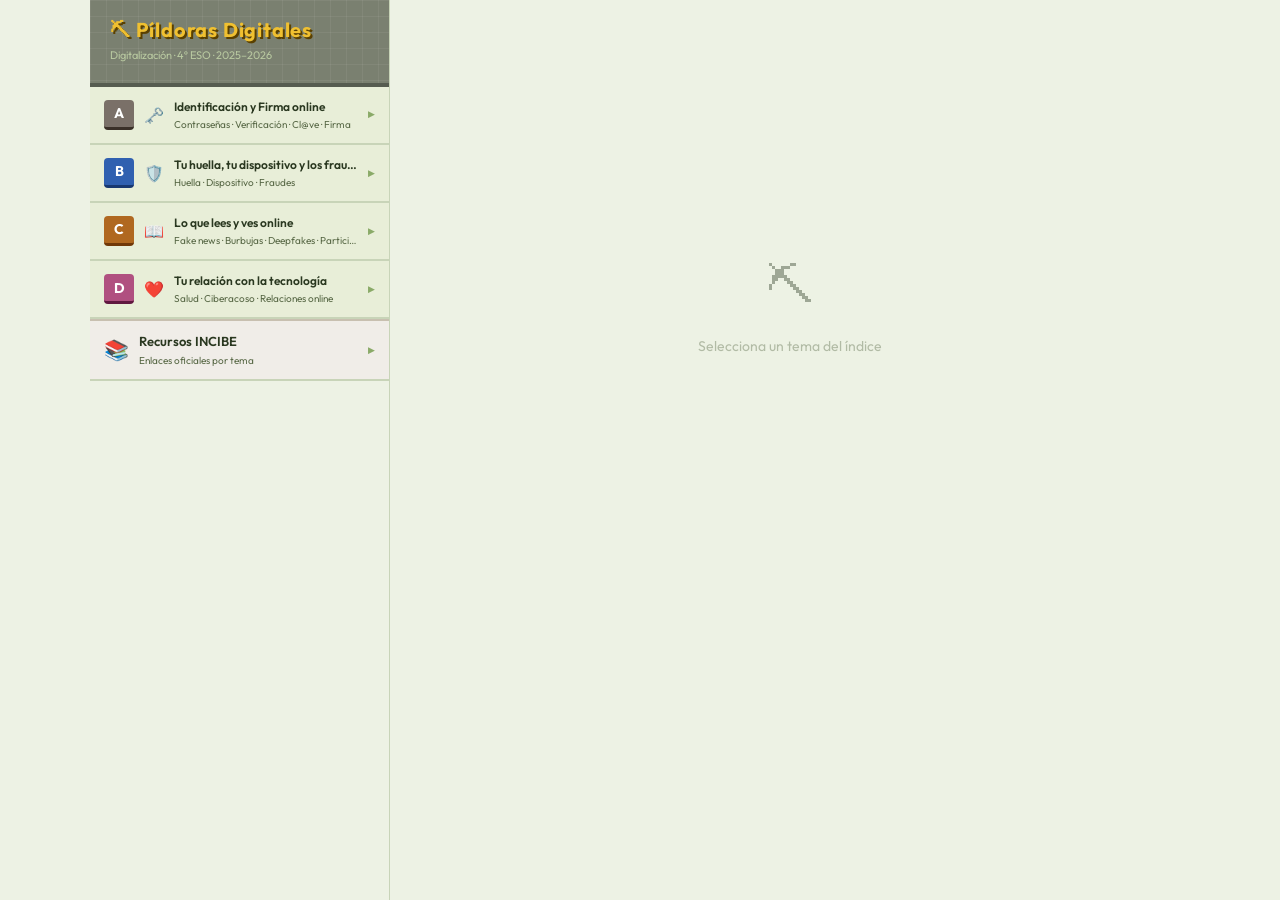
==== commit 41601617: "Add files via upload" ====
--- a/index.html
+++ b/index.html
@@ -86,6 +86,20 @@
         { cod:'D3', nombre:'Riesgos en relaciones online: grooming y sexting' },
       ]}
     ]
+  },
+  {
+    id:'R', letra:'📚', lc:'lr', bc:'bc-r', ac:'active-r', sc:'sep-r', tc:'tema-r', cc:'content-r', icon:'',
+    titulo:'Recursos INCIBE',
+    desc:'Enlaces oficiales organizados por tema',
+    grupos:[
+      { titulo:'Todos los recursos', temas:[
+        { cod:'R1', nombre:'Identificación, contraseñas y firma' },
+        { cod:'R2', nombre:'Privacidad, huella digital y fraudes' },
+        { cod:'R3', nombre:'Información, bulos y desinformación' },
+        { cod:'R4', nombre:'Bienestar digital, ciberacoso y relaciones' },
+        { cod:'R5', nombre:'Materiales para el aula (IS4K)' },
+      ]}
+    ]
   }
 ];
 
@@ -124,7 +138,7 @@
     <div class="ejemplo"><div class="ejemplo-label">¿Para qué lo necesitas a los 16 años?</div>
     <p>Con 16 años ya puedes registrarte en Cl@ve. Te sirve para pedir cita médica oficial, consultar el historial académico, solicitar el DNI o, cuando cumplas 18, hacer la declaración de la renta o pedir el carnet de conducir online.</p></div>
     <p><strong>Cl@ve</strong> es el sistema más sencillo: te identificas con tu DNI y un código que te llega al móvil. Hay dos versiones: Cl@ve PIN (código temporal cada vez) y Cl@ve Permanente (contraseña fija + SMS).</p>
-    <p><strong>El certificado digital</strong> es un archivo que se instala en tu navegador y demuestra criptográficamente que eres tú — como un DNI digital. Lo emite la FNMT (Fábrica Nacional de Moneda y Timbre) y permite hacer cosas que Cl@ve no puede, como firmar documentos con validez legal.</p>
+    <p><strong>El certificado digital</strong> es un archivo que se instala en tu navegador y demuestra criptográficamente que eres tú — como un DNI digital. Lo emite la FNMT y permite hacer cosas que Cl@ve no puede, como firmar documentos con validez legal.</p>
     <div class="que-hacer"><div class="que-hacer-label">✔ Cómo conseguir Cl@ve</div><ol>
       <li>Entra en <strong>clave.gob.es</strong> y pulsa "Registro"</li>
       <li>Necesitas tu DNI o NIE y un número de móvil</li>
@@ -135,10 +149,10 @@
   `},
 
   A4: { titulo:'Gestores de contraseñas: para no tener que recordarlas todas', html:`
-    <p>Si tienes una contraseña distinta para cada servicio — como deberías — es imposible recordarlas todas. La solución es usar un <strong>gestor de contraseñas</strong>: una app que las guarda todas cifradas y las rellena automáticamente.</p>
+    <p>Si tienes una contraseña distinta para cada servicio — como deberías — es imposible recordarlas todas. La solución es usar un <strong>gestor de contraseñas</strong>: una app que las guarda cifradas y las rellena automáticamente.</p>
     <div class="ejemplo"><div class="ejemplo-label">Cómo funciona</div>
-    <p>Solo necesitas recordar una contraseña maestra (la del gestor). El resto las genera automáticamente — largas, aleatorias, imposibles de adivinar. Cuando entras en una web, el gestor las rellena solo.</p></div>
-    <p>Los más conocidos y fiables son <strong>Bitwarden</strong> (gratuito y de código abierto), <strong>1Password</strong> y <strong>KeePass</strong>. Los navegadores como Chrome o Firefox también tienen gestores integrados, aunque son menos seguros que una app dedicada.</p>
+    <p>Solo necesitas recordar una contraseña maestra. El resto las genera automáticamente — largas, aleatorias, imposibles de adivinar. Cuando entras en una web, el gestor las rellena solo.</p></div>
+    <p>Los más conocidos y fiables son <strong>Bitwarden</strong> (gratuito y de código abierto), <strong>1Password</strong> y <strong>KeePass</strong>.</p>
     <div class="que-hacer"><div class="que-hacer-label">✔ Qué hacer</div><ol>
       <li>Elige un gestor de confianza — Bitwarden es gratuito y muy recomendable</li>
       <li>Crea una contraseña maestra larga y segura (esta sí tienes que recordarla)</li>
@@ -149,15 +163,15 @@
   `},
 
   A5: { titulo:'Firmar documentos online: qué es y cuándo se necesita', html:`
-    <p>Firmar un documento online no es lo mismo que dibujar tu firma con el ratón o añadir una imagen a un PDF. Eso no tiene validez legal — cualquiera podría hacerlo. La <strong>firma electrónica con certificado digital</strong> sí tiene validez legal porque demuestra que has sido tú, en ese momento concreto, quien ha firmado.</p>
+    <p>Firmar un documento online no es lo mismo que dibujar tu firma con el ratón o añadir una imagen a un PDF. Eso no tiene validez legal. La <strong>firma electrónica con certificado digital</strong> sí la tiene porque demuestra que has sido tú, en ese momento, quien ha firmado.</p>
     <div class="ejemplo"><div class="ejemplo-label">La diferencia que importa</div>
-    <p>Firmar un PDF en Adobe poniendo tu nombre es como escribir tu nombre en un papel — cualquiera podría escribirlo. Firmar con tu certificado digital usando AutoFirma es como firmar ante notario: hay una autoridad que certifica que eras tú.</p></div>
-    <p><strong>AutoFirma</strong> es el programa gratuito del Gobierno para firmar documentos oficiales con tu certificado digital. Se descarga desde <strong>firmaelectronica.gob.es</strong> y funciona en Windows, Mac y Linux.</p>
+    <p>Firmar un PDF en Adobe poniendo tu nombre es como escribir tu nombre en un papel — cualquiera podría hacerlo. Firmar con tu certificado digital usando AutoFirma es como firmar ante notario: hay una autoridad que certifica que eras tú.</p></div>
+    <p><strong>AutoFirma</strong> es el programa gratuito del Gobierno para firmar documentos oficiales. Se descarga desde <strong>firmaelectronica.gob.es</strong> y funciona en Windows, Mac y Linux.</p>
     <div class="que-hacer"><div class="que-hacer-label">✔ Cuándo necesitas firma electrónica real</div><ol>
       <li>Trámites con la administración (becas, solicitudes, registros oficiales)</li>
       <li>Contratos con validez legal</li>
       <li>Cualquier documento que te pidan "firmado digitalmente" de forma oficial</li>
-      <li>Para el día a día (redes sociales, compras) no hace falta — ahí basta usuario y contraseña</li>
+      <li>Para el día a día no hace falta — ahí basta usuario y contraseña</li>
     </ol></div>
     <a class="incibe-link" href="https://firmaelectronica.gob.es" target="_blank">⛏ Descargar AutoFirma →</a>
   `},
@@ -171,9 +185,9 @@
       <li>Busca reseñas y opiniones de otros compradores en Google o Trustpilot</li>
       <li>Comprueba que haya aviso legal con datos reales de la empresa: nombre, dirección, CIF</li>
       <li>Verifica que tenga política de devoluciones clara y razonable</li>
-      <li>Usa métodos de pago con protección al comprador: tarjeta con 3D Secure, PayPal o Bizum</li>
+      <li>Usa métodos de pago con protección: tarjeta con 3D Secure, PayPal o Bizum</li>
       <li>Desconfía si el precio es llamativamente más bajo que en otras tiendas</li>
-      <li>Evita transferencias bancarias o pagos por Western Union — sin protección si te estafan</li>
+      <li>Evita transferencias bancarias directas — sin protección si te estafan</li>
     </ol></div>
     <a class="incibe-link" href="https://www.incibe.es/ciudadania/tematicas/compras-seguras-online" target="_blank">⛏ Más info en INCIBE →</a>
   `},
@@ -181,9 +195,8 @@
   B1: { titulo:'Qué saben de ti en internet y cómo lo consiguen', html:`
     <p>Cada vez que usas internet dejas un rastro: qué buscas, qué compras, dónde estás, con quién hablas, qué te gusta. A eso se le llama <strong>huella digital</strong>. No siempre eres consciente de lo que dejas, pero otros sí lo son.</p>
     <div class="ejemplo"><div class="ejemplo-label">Ejemplo real</div>
-    <p>Buscas unas zapatillas en Google. Al día siguiente ves anuncios de zapatillas en Instagram, YouTube y cualquier web que visites. No es casualidad: tu búsqueda fue registrada y vendida a anunciantes. Eso es solo la parte visible.</p></div>
-    <p>Tu huella digital incluye: lo que publicas tú voluntariamente (fotos, comentarios, información del perfil), lo que registran las apps y webs sin que lo veas (localización, hora, dispositivo, hábitos de uso) y lo que otros publican sobre ti (fotos en las que te etiquetan, menciones).</p>
-    <p>Esta información puede usarse para personalizar publicidad, pero también para construir un perfil muy detallado de ti que los ciberdelincuentes pueden aprovechar para engañarte de forma mucho más convincente.</p>
+    <p>Buscas unas zapatillas en Google. Al día siguiente ves anuncios de zapatillas en Instagram, YouTube y cualquier web que visites. Tu búsqueda fue registrada y vendida a anunciantes. Eso es solo la parte visible.</p></div>
+    <p>Tu huella incluye lo que publicas tú voluntariamente, lo que registran las apps sin que lo veas (localización, hora, dispositivo, hábitos) y lo que otros publican sobre ti. Esta información puede usarse para engañarte de forma mucho más convincente.</p>
     <div class="que-hacer"><div class="que-hacer-label">✔ Qué puedes hacer</div><ol>
       <li>Busca tu nombre en Google de vez en cuando para ver qué información hay sobre ti</li>
       <li>Piensa antes de publicar: lo que subes puede quedarse para siempre</li>
@@ -194,10 +207,9 @@
   `},
 
   B2: { titulo:'Cómo configurar tu privacidad en redes sociales', html:`
-    <p>La configuración por defecto de las redes sociales suele ser la más expuesta. Cuando te creas una cuenta, Instagram, TikTok o X asumen que quieres que todo el mundo te vea. Cambiar eso toma cinco minutos y marca una diferencia enorme.</p>
-    <div class="ejemplo"><div class="ejemplo-label">Ejemplo real</div>
-    <p>Con el perfil público, cualquier persona — incluidos desconocidos, empresas o ciberdelincuentes — puede ver tus fotos, saber dónde vives, con quién estás, cuándo no estás en casa o qué rutinas tienes. Con el perfil privado, solo tus seguidores aprobados pueden verlo.</p></div>
-    <p>Más allá del perfil público o privado, hay otros ajustes importantes: quién puede enviarte mensajes, quién puede etiquetarte, si compartes tu ubicación, si permites que terceras apps accedan a tu cuenta, y qué datos recopila la plataforma sobre ti.</p>
+    <p>La configuración por defecto de las redes sociales suele ser la más expuesta. Cuando te creas una cuenta, Instagram, TikTok o X asumen que quieres que todo el mundo te vea. Cambiarlo toma cinco minutos.</p>
+    <div class="ejemplo"><div class="ejemplo-label">Ejemplo real</div>
+    <p>Con el perfil público, cualquier persona puede ver tus fotos, saber dónde vives, con quién estás o cuándo no estás en casa. Con el perfil privado, solo tus seguidores aprobados pueden verlo.</p></div>
     <div class="que-hacer"><div class="que-hacer-label">✔ Qué configurar ahora mismo</div><ol>
       <li>Pon tu perfil en privado en Instagram y TikTok</li>
       <li>Desactiva la ubicación en las publicaciones</li>
@@ -209,12 +221,12 @@
   `},
 
   B3: { titulo:'Cómo saber si tu móvil u ordenador está en peligro', html:`
-    <p>Los programas maliciosos (malware) no siempre son visibles. Muchos están diseñados para pasar desapercibidos mientras roban datos, espían tu actividad o usan tu dispositivo para atacar a otros. Pero suelen dejar señales.</p>
+    <p>Los programas maliciosos no siempre son visibles. Muchos están diseñados para pasar desapercibidos mientras roban datos o espían tu actividad. Pero suelen dejar señales.</p>
     <div class="ejemplo"><div class="ejemplo-label">Señales de alerta</div>
-    <p>El dispositivo va mucho más lento de lo normal, la batería se agota muy rápido sin razón aparente, aparecen apps que no has instalado, el móvil se calienta cuando no lo estás usando activamente, o ves cargos en tu tarjeta que no reconoces.</p></div>
-    <p>Los tipos de amenazas más comunes son los <strong>virus y malware</strong> (programas que dañan o toman control del dispositivo), el <strong>ransomware</strong> (cifra tus archivos y pide dinero para recuperarlos) y el <strong>spyware</strong> (espía tu actividad sin que lo sepas).</p>
+    <p>El dispositivo va mucho más lento, la batería se agota muy rápido, aparecen apps que no has instalado, el móvil se calienta sin que lo estés usando, o ves cargos en tu tarjeta que no reconoces.</p></div>
+    <p>Los tipos de amenazas más comunes son los <strong>virus y malware</strong> (dañan o toman control del dispositivo), el <strong>ransomware</strong> (cifra tus archivos y pide dinero) y el <strong>spyware</strong> (espía tu actividad).</p>
     <div class="que-hacer"><div class="que-hacer-label">✔ Qué hacer si sospechas</div><ol>
-      <li>Pasa un antivirus actualizado (en móvil: Malwarebytes; en PC: Windows Defender ya está incluido)</li>
+      <li>Pasa un antivirus actualizado (en PC: Windows Defender ya está incluido)</li>
       <li>Revisa las apps instaladas y desinstala las que no reconoces</li>
       <li>Cambia las contraseñas desde otro dispositivo mientras resuelves el problema</li>
       <li>Si el problema persiste, haz un restablecimiento de fábrica como último recurso</li>
@@ -223,24 +235,24 @@
   `},
 
   B4: { titulo:'Qué hacer para mantener tu dispositivo protegido', html:`
-    <p>Proteger tu dispositivo no requiere ser experto en tecnología. La mayoría de los ataques aprovechan descuidos básicos que se evitan con hábitos sencillos. La seguridad no es un estado, es una práctica continua.</p>
+    <p>Proteger tu dispositivo no requiere ser experto. La mayoría de los ataques aprovechan descuidos básicos que se evitan con hábitos sencillos.</p>
     <div class="ejemplo"><div class="ejemplo-label">El error más común</div>
-    <p>Ignorar las actualizaciones del sistema. Cuando el móvil o el ordenador te avisa de una actualización disponible, muchas personas la posponen indefinidamente. Esas actualizaciones corrigen vulnerabilidades de seguridad conocidas que los atacantes explotan activamente.</p></div>
-    <p>Las herramientas básicas de protección son: <strong>antivirus</strong> (detecta y elimina malware), <strong>cortafuegos o firewall</strong> (controla qué programas se conectan a internet), <strong>actualizaciones del sistema</strong> (cierran agujeros de seguridad) y <strong>copias de seguridad o backup</strong> (te permiten recuperar todo si algo falla).</p>
-    <div class="que-hacer"><div class="que-hacer-label">✔ Hábitos básicos de protección</div><ol>
-      <li>Instala las actualizaciones del sistema en cuanto estén disponibles</li>
+    <p>Ignorar las actualizaciones del sistema. Cuando el móvil te avisa de una actualización, muchas personas la posponen indefinidamente. Esas actualizaciones corrigen vulnerabilidades conocidas que los atacantes explotan activamente.</p></div>
+    <p>Las herramientas básicas son: <strong>antivirus</strong>, <strong>cortafuegos</strong>, <strong>actualizaciones del sistema</strong> y <strong>copias de seguridad</strong>.</p>
+    <div class="que-hacer"><div class="que-hacer-label">✔ Hábitos básicos</div><ol>
+      <li>Instala las actualizaciones en cuanto estén disponibles</li>
       <li>No descargues apps de fuera de las tiendas oficiales (App Store, Google Play)</li>
-      <li>No hagas clic en enlaces de mensajes o correos que no esperabas recibir</li>
-      <li>Haz copias de seguridad de tus fotos y documentos importantes (en la nube o en un disco externo)</li>
+      <li>No hagas clic en enlaces de mensajes que no esperabas recibir</li>
+      <li>Haz copias de seguridad de tus fotos y documentos importantes</li>
     </ol></div>
     <a class="incibe-link" href="https://www.incibe.es/ciudadania/tematicas/virus-amenazas" target="_blank">⛏ Más info en INCIBE →</a>
   `},
 
   B5: { titulo:'WiFi pública: cuándo sí y cuándo no', html:`
-    <p>Las redes WiFi públicas — de cafeterías, centros comerciales, aeropuertos, bibliotecas — son cómodas pero arriesgadas. Al conectarte a una red pública, otros usuarios en esa misma red podrían interceptar tu tráfico si no van cifrado.</p>
-    <div class="ejemplo"><div class="ejemplo-label">Ejemplo real</div>
-    <p>Te conectas al WiFi de un centro comercial para ver algo rápido. Alguien en esa misma red, con un programa sencillo de análisis de tráfico, puede ver qué webs visitas y, si alguna no usa HTTPS correctamente, capturar datos que envías.</p></div>
-    <p>El riesgo real no es usar WiFi pública para cualquier cosa, sino usarla para cosas sensibles: entrar en tu banco, comprar online, o acceder a cuentas con información importante. Para ver un vídeo o consultar el tiempo, el riesgo es mínimo.</p>
+    <p>Las redes WiFi públicas son cómodas pero arriesgadas. Al conectarte, otros usuarios en esa misma red podrían interceptar tu tráfico si no va cifrado correctamente.</p>
+    <div class="ejemplo"><div class="ejemplo-label">Ejemplo real</div>
+    <p>Te conectas al WiFi de un centro comercial. Alguien en esa misma red, con un programa sencillo, puede ver qué webs visitas y capturar datos que envías si la web no está bien protegida.</p></div>
+    <p>El riesgo real no es usar WiFi pública para cualquier cosa, sino usarla para cosas sensibles: entrar en tu banco, comprar online o acceder a cuentas con información importante.</p>
     <div class="que-hacer"><div class="que-hacer-label">✔ Reglas para WiFi pública</div><ol>
       <li>Nunca accedas a tu banco ni hagas compras desde una red pública</li>
       <li>Desactiva la conexión automática a redes WiFi conocidas</li>
@@ -251,57 +263,57 @@
   `},
 
   B6: { titulo:'Te ha llegado algo sospechoso o alguien se ha hecho pasar por ti', html:`
-    <p>Cuando alguien te manda un mensaje haciéndose pasar por tu banco, por Correos, por la DGT o por cualquier empresa para robarte datos o dinero, eso se llama <strong>phishing</strong>. Si llega por SMS se llama <strong>smishing</strong>, y si es por llamada de teléfono, <strong>vishing</strong>. El nombre cambia, la táctica es la misma: crear urgencia o miedo para que actúes sin pensar.</p>
+    <p>Cuando alguien te manda un mensaje haciéndose pasar por tu banco, por Correos o por cualquier empresa para robarte datos o dinero, eso se llama <strong>phishing</strong>. Si llega por SMS se llama <strong>smishing</strong>, y si es por llamada, <strong>vishing</strong>. La táctica es siempre la misma: crear urgencia o miedo para que actúes sin pensar.</p>
     <div class="ejemplo"><div class="ejemplo-label">Situaciones reales</div>
-    <p>Recibes un SMS de "tu banco" diciendo que tu cuenta ha sido bloqueada y que pulses un enlace para verificarla. El enlace lleva a una web idéntica a la del banco pero falsa. O te llaman diciendo ser de Microsoft y que tu ordenador tiene un virus — te piden acceso remoto para "arreglarlo".</p></div>
-    <p>La suplantación de identidad también puede ir al revés: alguien roba tu cuenta de Instagram o WhatsApp y se hace pasar por ti para pedir dinero a tus contactos o difundir contenido en tu nombre.</p>
+    <p>Recibes un SMS de "tu banco" diciendo que tu cuenta ha sido bloqueada y que pulses un enlace. El enlace lleva a una web idéntica pero falsa. O te llaman diciendo ser de Microsoft y que tu ordenador tiene un virus — te piden acceso remoto para "arreglarlo".</p></div>
+    <p>La suplantación también puede ir al revés: alguien roba tu cuenta de Instagram o WhatsApp y se hace pasar por ti para pedir dinero a tus contactos.</p>
     <div class="que-hacer"><div class="que-hacer-label">✔ Cómo reaccionar</div><ol>
       <li><strong>Para</strong> — no hagas clic, no respondas, no llames al número del mensaje</li>
-      <li><strong>Verifica</strong> — busca el número o la web oficialmente, no uses los datos del mensaje</li>
+      <li><strong>Verifica</strong> — busca el contacto oficial por tu cuenta, no uses los datos del mensaje</li>
       <li><strong>Consulta</strong> — pregunta a alguien de confianza si tienes dudas</li>
       <li>Si han entrado en tu cuenta, cambia la contraseña y activa el doble factor inmediatamente</li>
-      <li>Puedes reportarlo al INCIBE en el <strong>017</strong> — es gratuito y confidencial</li>
+      <li>Puedes reportarlo al INCIBE en el <strong>017</strong> — gratuito y confidencial</li>
     </ol></div>
     <a class="incibe-link" href="https://www.incibe.es/ciudadania/tematicas/ingenieria-social-fraudes-online/phishing" target="_blank">⛏ Más info en INCIBE →</a>
   `},
 
   B7: { titulo:'Me han engañado — ¿qué hago ahora?', html:`
-    <p>Si has caído en una estafa o fraude online, lo primero es no entrar en pánico. Hay pasos concretos que puedes dar para minimizar el daño. Cuanto antes actúes, mejor.</p>
-    <div class="ejemplo"><div class="ejemplo-label">Ejemplo real</div>
-    <p>Has pulsado un enlace sospechoso y has introducido tu contraseña del banco en una web falsa. O has pagado en una tienda online que resultó ser fraudulenta y el producto nunca llegó.</p></div>
-    <div class="que-hacer"><div class="que-hacer-label">✔ Pasos a seguir según la situación</div><ol>
-      <li><strong>Si diste tus datos bancarios:</strong> llama a tu banco inmediatamente para bloquear la tarjeta o cuenta. El tiempo es crítico.</li>
-      <li><strong>Si diste tu contraseña:</strong> cámbiala ahora mismo en ese servicio y en cualquier otro donde uses la misma. Activa el doble factor.</li>
+    <p>Si has caído en una estafa online, lo primero es no entrar en pánico. Hay pasos concretos que puedes dar para minimizar el daño. Cuanto antes actúes, mejor.</p>
+    <div class="ejemplo"><div class="ejemplo-label">Ejemplo real</div>
+    <p>Has introducido tu contraseña del banco en una web falsa. O has pagado en una tienda online que resultó ser fraudulenta y el producto nunca llegó.</p></div>
+    <div class="que-hacer"><div class="que-hacer-label">✔ Pasos según la situación</div><ol>
+      <li><strong>Si diste datos bancarios:</strong> llama a tu banco inmediatamente para bloquear la tarjeta. El tiempo es crítico.</li>
+      <li><strong>Si diste tu contraseña:</strong> cámbiala ahora en ese servicio y en cualquier otro donde uses la misma. Activa el doble factor.</li>
       <li><strong>Si descargaste algo:</strong> pasa un antivirus completo antes de seguir usando el dispositivo.</li>
       <li><strong>Guarda pruebas:</strong> capturas de pantalla, emails, mensajes — te harán falta si denuncias.</li>
-      <li><strong>Denuncia:</strong> en la Policía Nacional o Guardia Civil (presencialmente o en sus webs) y en el 017 de INCIBE.</li>
+      <li><strong>Denuncia:</strong> en la Policía Nacional o Guardia Civil y en el 017 de INCIBE.</li>
     </ol></div>
     <a class="incibe-link" href="https://www.incibe.es/ciudadania/tematicas/ingenieria-social-fraudes-online" target="_blank">⛏ Más info en INCIBE →</a>
   `},
 
   C1: { titulo:'Cómo detectar una noticia falsa antes de compartirla', html:`
-    <p>Las noticias falsas (también llamadas <strong>fake news</strong> o <strong>bulos</strong>) son informaciones falsas o manipuladas que se propagan por internet para engañar, desinformar o manipular a las personas. No siempre son completamente inventadas — a veces mezclan datos reales con mentiras para resultar más creíbles.</p>
-    <div class="ejemplo"><div class="ejemplo-label">Ejemplo real</div>
-    <p>Te llega un mensaje de WhatsApp que dice que el Gobierno va a cobrar por usar redes sociales a partir del mes que viene. Incluye un logo oficial y suena urgente. Miles de personas lo reenvían antes de comprobarlo. Era completamente falso.</p></div>
-    <p>Los bulos usan varias tácticas: titulares exagerados o alarmistas, imágenes sacadas de contexto, páginas web que imitan a medios reales cambiando solo alguna letra en la URL, o mensajes que piden que lo reenvíes a todos tus contactos cuanto antes.</p>
+    <p>Las noticias falsas (<strong>fake news</strong> o <strong>bulos</strong>) son informaciones falsas o manipuladas que se propagan para engañar o desinformar. No siempre son completamente inventadas — a veces mezclan datos reales con mentiras para resultar más creíbles.</p>
+    <div class="ejemplo"><div class="ejemplo-label">Ejemplo real</div>
+    <p>Te llega un mensaje de WhatsApp que dice que el Gobierno va a cobrar por usar redes sociales. Incluye un logo oficial y suena urgente. Miles de personas lo reenvían antes de comprobarlo. Era completamente falso.</p></div>
+    <p>Los bulos usan titulares exagerados, imágenes sacadas de contexto, páginas que imitan medios reales o mensajes que piden que lo reenvíes cuanto antes.</p>
     <div class="que-hacer"><div class="que-hacer-label">✔ Antes de compartir, comprueba</div><ol>
-      <li>Verifica la fuente: ¿es un medio conocido y de confianza? ¿Hay otras fuentes que lo confirmen?</li>
-      <li>Lee la noticia completa, no solo el titular — los titulares sensacionalistas suelen no reflejar el contenido real</li>
-      <li>Busca la noticia en un verificador: Maldita.es, Newtral o Snopes son de confianza</li>
+      <li>Verifica la fuente: ¿es un medio conocido? ¿Lo confirman otras fuentes?</li>
+      <li>Lee la noticia completa, no solo el titular — los titulares sensacionalistas suelen no reflejar el contenido</li>
+      <li>Busca la noticia en un verificador: Maldita.es, Newtral o Snopes</li>
       <li>Fíjate en la fecha — a veces se reciclan noticias antiguas como si fueran actuales</li>
-      <li>Si tienes dudas, no lo compartas — es mejor no difundir que contribuir a un bulo</li>
+      <li>Si tienes dudas, no lo compartas</li>
     </ol></div>
     <a class="incibe-link" href="https://www.incibe.es/ciudadania/tematicas/bulos-fake-news" target="_blank">⛏ Más info en INCIBE →</a>
   `},
 
   C2: { titulo:'Por qué solo te muestran lo que ya piensas (burbujas)', html:`
-    <p>Los algoritmos de las redes sociales, YouTube o Google están diseñados para mostrarte contenido que te gusta, que te engancha y que te hace quedarte más tiempo en la plataforma. El problema es que, sin darte cuenta, acabas viendo solo ideas, opiniones y noticias que confirman lo que ya piensas. A esto se le llama <strong>burbuja de filtro</strong> o <strong>cámara de eco</strong>.</p>
-    <div class="ejemplo"><div class="ejemplo-label">Ejemplo real</div>
-    <p>Dos personas buscan en YouTube "¿es buena la energía solar?" Según su historial, una recibe vídeos a favor y la otra en contra. Ambas creen que tienen razón porque "todo lo que ven" lo confirma. Pero en realidad, el algoritmo simplemente les está dando lo que ya querían escuchar.</p></div>
-    <p>Las burbujas de filtro tienen consecuencias reales: refuerzan ideas extremas, dificultan el debate entre personas con opiniones distintas y hacen que sea más fácil que los bulos se propaguen dentro de grupos que ya comparten esas creencias.</p>
+    <p>Los algoritmos de las redes sociales y YouTube están diseñados para mostrarte contenido que te gusta y te engancha. Sin darte cuenta, acabas viendo solo ideas y noticias que confirman lo que ya piensas. A esto se le llama <strong>burbuja de filtro</strong> o <strong>cámara de eco</strong>.</p>
+    <div class="ejemplo"><div class="ejemplo-label">Ejemplo real</div>
+    <p>Dos personas buscan en YouTube "¿es buena la energía solar?" Según su historial, una recibe vídeos a favor y la otra en contra. Ambas creen que tienen razón porque "todo lo que ven" lo confirma. Pero el algoritmo simplemente les da lo que ya querían escuchar.</p></div>
+    <p>Las burbujas refuerzan ideas extremas, dificultan el debate y hacen que los bulos se propaguen más fácilmente dentro de grupos que ya comparten esas creencias.</p>
     <div class="que-hacer"><div class="que-hacer-label">✔ Cómo salir de tu burbuja</div><ol>
       <li>Busca activamente fuentes y opiniones distintas a las que sueles consumir</li>
-      <li>Sigue a personas o medios con perspectivas diferentes a las tuyas</li>
+      <li>Sigue a personas o medios con perspectivas diferentes</li>
       <li>Usa el modo incógnito para buscar sin que el algoritmo filtre los resultados</li>
       <li>Desactiva las recomendaciones personalizadas en YouTube si quieres explorar sin filtros</li>
     </ol></div>
@@ -309,38 +321,209 @@
   `},
 
   C3: { titulo:'Vídeos e imágenes que no son reales (deepfakes e IA)', html:`
-    <p>Un <strong>deepfake</strong> es un vídeo, audio o imagen generado o manipulado con inteligencia artificial para que parezca real. La tecnología ha avanzado tanto que cada vez es más difícil distinguirlos a simple vista. Se usan para difundir bulos, dañar la reputación de personas, crear contenido falso de famosos o fabricar pruebas inexistentes.</p>
+    <p>Un <strong>deepfake</strong> es un vídeo, audio o imagen generado con inteligencia artificial para que parezca real. Se usan para difundir bulos, dañar reputaciones o fabricar pruebas inexistentes.</p>
     <div class="ejemplo"><div class="ejemplo-label">Ejemplo real</div>
     <p>Circula un vídeo de un político diciendo algo escandaloso que nunca dijo. O aparece una foto de un famoso en un lugar donde nunca estuvo. O alguien usa tu cara en un vídeo sin tu consentimiento. Todo generado por IA en minutos.</p></div>
-    <p>Para detectar un deepfake, fíjate en: movimientos de ojos poco naturales (los humanos parpadean cada 2-8 segundos), sombras o iluminación que no coinciden con el entorno, audio que no sincroniza bien con los labios, o bordes borrosos alrededor del pelo o la cara.</p>
+    <p>Para detectar un deepfake: movimientos de ojos poco naturales, sombras que no coinciden, audio que no sincroniza con los labios, o bordes borrosos alrededor del pelo y la cara.</p>
     <div class="que-hacer"><div class="que-hacer-label">✔ Qué hacer</div><ol>
       <li>Desconfía de vídeos con titulares muy alarmantes o que apelan mucho a las emociones</li>
       <li>Busca la fuente original: ¿dónde apareció primero este vídeo o imagen?</li>
       <li>Usa herramientas de detección como Illuminarty para analizar imágenes sospechosas</li>
       <li>Haz búsqueda inversa de imágenes en Google para ver dónde más aparece</li>
-      <li>Antes de compartir, verifica siempre — un deepfake compartido masivamente puede destruir reputaciones</li>
+      <li>Antes de compartir, verifica siempre</li>
     </ol></div>
     <a class="incibe-link" href="https://www.incibe.es/ciudadania/tematicas/bulos-fake-news" target="_blank">⛏ Más info en INCIBE →</a>
   `},
 
   C4: { titulo:'Cómo participar en la red con criterio y respeto', html:`
-    <p>Internet es un espacio público. Lo que escribes, compartes o comentas tiene consecuencias reales para personas reales, igual que si lo dijeras en voz alta en la calle. La <strong>etiqueta digital</strong> es el conjunto de normas de comportamiento que hacen que la convivencia online sea posible y respetuosa.</p>
-    <div class="ejemplo"><div class="ejemplo-label">Ejemplo real</div>
-    <p>Comentar algo hiriente en una foto creyendo que "total, no me conoce" no lo hace menos dañino. Las palabras en internet duelen igual. Y además quedan. Una captura de pantalla puede volver años después.</p></div>
-    <p>Participar en la red con criterio también significa usar tu voz de forma responsable: compartir solo lo que has verificado, no difundir contenido que humille o dañe a otras personas, y saber que tienes derecho a expresarte pero también responsabilidad sobre lo que dices.</p>
+    <p>Internet es un espacio público. Lo que escribes, compartes o comentas tiene consecuencias reales para personas reales. La <strong>etiqueta digital</strong> es el conjunto de normas que hacen que la convivencia online sea posible y respetuosa.</p>
+    <div class="ejemplo"><div class="ejemplo-label">Ejemplo real</div>
+    <p>Comentar algo hiriente en una foto creyendo que "total, no me conoce" no lo hace menos dañino. Las palabras en internet duelen igual. Y además quedan: una captura de pantalla puede volver años después.</p></div>
     <p>La libertad de expresión online tiene límites legales: el discurso de odio, las amenazas, el acoso y la difamación son delitos también en internet.</p>
     <div class="que-hacer"><div class="que-hacer-label">✔ Buenas prácticas online</div><ol>
       <li>Trata a las personas online como las tratarías en persona</li>
-      <li>No compartas contenido sin verificar, aunque te parezca interesante o gracioso</li>
+      <li>No compartas contenido sin verificar, aunque te parezca interesante</li>
       <li>Si ves acoso o contenido dañino, usa los mecanismos de denuncia de la plataforma</li>
-      <li>Piensa antes de publicar: ¿te importaría que lo viera tu familia, tu profesor/a o tu futuro empleador?</li>
+      <li>Piensa antes de publicar: ¿te importaría que lo viera tu familia o tu futuro empleador?</li>
     </ol></div>
     <a class="incibe-link" href="https://www.incibe.es/ciudadania/tematicas/bulos-fake-news" target="_blank">⛏ Más info en INCIBE →</a>
+  `},
+
+  D1: { titulo:'El tiempo de pantalla: tu cabeza, tu cuerpo y el planeta', html:`
+    <p>Los dispositivos digitales están diseñados para engancharte. Las notificaciones, los likes, el scroll infinito — todo está pensado para que pases el máximo tiempo posible conectado. Eso tiene consecuencias reales en tu salud física, mental y en el medioambiente.</p>
+    <div class="ejemplo"><div class="ejemplo-label">Ejemplo real</div>
+    <p>Abres TikTok "un momento" antes de dormir. Cuarenta minutos después sigues ahí. Al día siguiente te cuesta concentrarte en clase y estás más irritable. No es casualidad: la luz azul de la pantalla altera el sueño, y el scroll constante sobreestimula el cerebro.</p></div>
+    <p>En cuanto al medioambiente: fabricar un smartphone emite entre 50 y 80 kg de CO₂. Cambiar el móvil cada dos años por uno nuevo tiene un impacto ambiental enorme. Usar los dispositivos el máximo tiempo posible antes de cambiarlos es una de las cosas más sostenibles que puedes hacer.</p>
+    <div class="que-hacer"><div class="que-hacer-label">✔ Hábitos saludables</div><ol>
+      <li>Pon el móvil fuera de la habitación al dormir — o activa el modo no molestar desde las 22h</li>
+      <li>Haz pausas activas: cada hora de pantalla, 10 minutos sin dispositivos</li>
+      <li>Desactiva las notificaciones de redes sociales — tú decides cuándo las miras, no ellas</li>
+      <li>Cuando cambies de dispositivo, recíclalo en un punto limpio — nunca a la basura normal</li>
+    </ol></div>
+    <a class="incibe-link" href="https://www.incibe.es/menores/tematicas/uso-excesivo" target="_blank">⛏ Más info en INCIBE →</a>
+  `},
+
+  D2: { titulo:'Ciberacoso y relaciones online: reconocerlo, pararlo y tratarnos mejor', html:`
+    <p>El <strong>ciberacoso</strong> (o ciberbullying) es el acoso que se produce entre menores usando medios digitales para hacer daño a la víctima de forma intencionada y repetida. No se trata de una pelea puntual — es un patrón sostenido de humillaciones, insultos, difusión de rumores o presión para aislar a alguien.</p>
+    <div class="ejemplo"><div class="ejemplo-label">Ejemplo real</div>
+    <p>Un grupo de clase crea un chat de WhatsApp para burlarse de una compañera. Le mandan mensajes hirientes, comparten fotos suyas con comentarios crueles y presionan a otros para que no hablen con ella. Esto es ciberacoso, y tiene las mismas consecuencias psicológicas que el acoso físico — a veces peores, porque no para al salir del colegio.</p></div>
+    <p>Si eres testigo de ciberacoso, tienes responsabilidad: no reírte, no mirar a otro lado y apoyar a la víctima o informar a un adulto marca la diferencia. El silencio de los testigos es lo que permite que el acoso continúe.</p>
+    <div class="que-hacer"><div class="que-hacer-label">✔ Qué hacer</div><ol>
+      <li>Si lo sufres: no respondas, guarda pruebas (capturas) y cuéntaselo a un adulto de confianza</li>
+      <li>Bloquea y reporta al acosador en la plataforma donde ocurre</li>
+      <li>Si lo ves: no participes ni compartas, apoya a la víctima y avisa a un adulto</li>
+      <li>En situaciones graves, se puede denunciar ante la Policía — el anonimato en internet no es real</li>
+      <li>Línea de ayuda: <strong>017</strong> de INCIBE, gratuita y confidencial</li>
+    </ol></div>
+    <a class="incibe-link" href="https://www.incibe.es/menores/tematicas/ciberacoso" target="_blank">⛏ Más info en INCIBE →</a>
+  `},
+
+  D3: { titulo:'Riesgos en relaciones online: grooming y sexting', html:`
+    <p>Estas dos situaciones son distintas pero están relacionadas, y ambas pueden tener consecuencias muy graves para los menores.</p>
+    <p>El <strong>grooming</strong> ocurre cuando un adulto se hace pasar por un menor en internet para ganarse la confianza de un chico o chica, con el objetivo final de obtener imágenes sexuales o quedar en persona. El proceso es gradual: primero amistad, luego confianza, luego control y chantaje.</p>
+    <div class="ejemplo"><div class="ejemplo-label">Señales de alerta del grooming</div>
+    <p>Alguien que conociste online insiste en que la conversación sea secreta, quiere que os comuniquéis solo por una app concreta, te pide fotos íntimas "como prueba de confianza" o propone quedar en persona. Todo esto son señales de alerta.</p></div>
+    <p>El <strong>sexting</strong> es el envío de imágenes o vídeos íntimos propios a través del móvil. El problema no es la imagen en sí — es que una vez enviada, pierdes el control sobre ella. Puede ser compartida sin tu consentimiento, usada para extorsionarte (sextorsión) o difundida masivamente.</p>
+    <div class="que-hacer"><div class="que-hacer-label">✔ Qué hacer</div><ol>
+      <li>Nunca compartas imágenes íntimas — una vez enviadas, no puedes recuperarlas</li>
+      <li>Si alguien te presiona para que lo hagas, es una señal de alarma. Cuéntaselo a un adulto.</li>
+      <li>Si ya ocurrió y estás siendo extorsionado/a: no pagues, no cedas, cuéntaselo a tus padres o tutores y llama al 017</li>
+      <li>No quedes en persona con alguien que solo conoces online sin contárselo a un adulto</li>
+      <li>Si recibes material íntimo de otra persona sin pedirlo, no lo compartas — es un delito</li>
+    </ol></div>
+    <a class="incibe-link" href="https://www.incibe.es/menores/tematicas/grooming" target="_blank">⛏ Más info en INCIBE →</a>
+  `},
+
+  R1: { titulo:'Identificación, contraseñas y firma', html:`
+    <div class="recursos-grid">
+      <a class="recurso-item" href="https://www.incibe.es/ciudadania/tematicas/contrasenas-seguras" target="_blank">
+        <div class="recurso-titulo">Contraseñas seguras</div>
+        <div class="recurso-desc">Guía completa sobre cómo crear y gestionar contraseñas</div>
+      </a>
+      <a class="recurso-item" href="https://www.incibe.es/ciudadania/tematicas/contrasenas-seguras/ataques-contrasenas" target="_blank">
+        <div class="recurso-titulo">Ataques a contraseñas</div>
+        <div class="recurso-desc">Cómo intentan robarte las contraseñas</div>
+      </a>
+      <a class="recurso-item" href="https://firmaelectronica.gob.es" target="_blank">
+        <div class="recurso-titulo">Firma Electrónica (Gobierno)</div>
+        <div class="recurso-desc">Portal oficial · Descarga AutoFirma</div>
+      </a>
+      <a class="recurso-item" href="https://www.sede.fnmt.gob.es" target="_blank">
+        <div class="recurso-titulo">Certificado Digital (FNMT)</div>
+        <div class="recurso-desc">Solicitar el certificado digital personal</div>
+      </a>
+      <a class="recurso-item" href="https://clave.gob.es" target="_blank">
+        <div class="recurso-titulo">Cl@ve</div>
+        <div class="recurso-desc">Registro y uso del sistema de identificación oficial</div>
+      </a>
+    </div>
+  `},
+
+  R2: { titulo:'Privacidad, huella digital y fraudes', html:`
+    <div class="recursos-grid">
+      <a class="recurso-item" href="https://www.incibe.es/ciudadania/tematicas/privacidad" target="_blank">
+        <div class="recurso-titulo">Privacidad e identidad digital</div>
+        <div class="recurso-desc">Huella digital, reputación online y protección de datos</div>
+      </a>
+      <a class="recurso-item" href="https://www.incibe.es/ciudadania/tematicas/virus-amenazas" target="_blank">
+        <div class="recurso-titulo">Virus y amenazas</div>
+        <div class="recurso-desc">Tipos de malware y cómo protegerse</div>
+      </a>
+      <a class="recurso-item" href="https://www.incibe.es/ciudadania/tematicas/ingenieria-social-fraudes-online/phishing" target="_blank">
+        <div class="recurso-titulo">Phishing</div>
+        <div class="recurso-desc">Suplantación de identidad por correo electrónico</div>
+      </a>
+      <a class="recurso-item" href="https://www.incibe.es/ciudadania/tematicas/ingenieria-social-fraudes-online/smishing" target="_blank">
+        <div class="recurso-titulo">Smishing y Vishing</div>
+        <div class="recurso-desc">Fraudes por SMS y llamadas telefónicas</div>
+      </a>
+      <a class="recurso-item" href="https://www.incibe.es/ciudadania/tematicas/compras-seguras-online" target="_blank">
+        <div class="recurso-titulo">Compras online seguras</div>
+        <div class="recurso-desc">Cómo identificar tiendas fiables y evitar fraudes</div>
+      </a>
+      <a class="recurso-item" href="https://www.incibe.es/ciudadania/tematicas/virus-amenazas/suplantacion-de-identidad" target="_blank">
+        <div class="recurso-titulo">Suplantación de identidad</div>
+        <div class="recurso-desc">Cómo actuar si alguien se hace pasar por ti</div>
+      </a>
+    </div>
+  `},
+
+  R3: { titulo:'Información, bulos y desinformación', html:`
+    <div class="recursos-grid">
+      <a class="recurso-item" href="https://www.incibe.es/ciudadania/tematicas/bulos-fake-news" target="_blank">
+        <div class="recurso-titulo">Bulos y fake news</div>
+        <div class="recurso-desc">Qué son, cómo detectarlos y cómo actuar</div>
+      </a>
+      <a class="recurso-item" href="https://www.incibe.es/ciudadania/blog/pasos-para-contrastar-si-una-noticia-es-verdadera-o-falsa" target="_blank">
+        <div class="recurso-titulo">Cómo contrastar una noticia</div>
+        <div class="recurso-desc">Pasos prácticos para verificar información</div>
+      </a>
+      <a class="recurso-item" href="https://maldita.es" target="_blank">
+        <div class="recurso-titulo">Maldita.es</div>
+        <div class="recurso-desc">Verificador de noticias en español</div>
+      </a>
+      <a class="recurso-item" href="https://www.newtral.es" target="_blank">
+        <div class="recurso-titulo">Newtral</div>
+        <div class="recurso-desc">Fact-checking en español</div>
+      </a>
+      <a class="recurso-item" href="https://app.illuminarty.ai" target="_blank">
+        <div class="recurso-titulo">Illuminarty</div>
+        <div class="recurso-desc">Detecta si una imagen ha sido generada por IA</div>
+      </a>
+    </div>
+  `},
+
+  R4: { titulo:'Bienestar digital, ciberacoso y relaciones', html:`
+    <div class="recursos-grid">
+      <a class="recurso-item" href="https://www.incibe.es/menores/tematicas/ciberacoso" target="_blank">
+        <div class="recurso-titulo">Ciberacoso</div>
+        <div class="recurso-desc">Qué es, cómo reconocerlo y cómo actuar</div>
+      </a>
+      <a class="recurso-item" href="https://www.incibe.es/menores/tematicas/grooming" target="_blank">
+        <div class="recurso-titulo">Grooming</div>
+        <div class="recurso-desc">Cómo funciona y cómo protegerse</div>
+      </a>
+      <a class="recurso-item" href="https://www.incibe.es/menores/tematicas/sexting" target="_blank">
+        <div class="recurso-titulo">Sexting</div>
+        <div class="recurso-desc">Riesgos y cómo actuar si hay un problema</div>
+      </a>
+      <a class="recurso-item" href="https://www.incibe.es/menores/tematicas/uso-excesivo" target="_blank">
+        <div class="recurso-titulo">Uso excesivo de tecnología</div>
+        <div class="recurso-desc">Tiempo de pantalla y salud digital</div>
+      </a>
+      <a class="recurso-item" href="https://www.incibe.es/menores/tematicas/cibercontrol" target="_blank">
+        <div class="recurso-titulo">Cibercontrol en relaciones</div>
+        <div class="recurso-desc">Detectar y actuar ante el control digital en pareja</div>
+      </a>
+    </div>
+  `},
+
+  R5: { titulo:'Materiales para el aula (IS4K)', html:`
+    <div class="recursos-grid">
+      <a class="recurso-item" href="https://www.incibe.es/menores/educadores/materiales-didacticos" target="_blank">
+        <div class="recurso-titulo">Materiales didácticos IS4K</div>
+        <div class="recurso-desc">Unidades didácticas, presentaciones y actividades descargables</div>
+      </a>
+      <a class="recurso-item" href="https://www.incibe.es/menores/educadores/formacion" target="_blank">
+        <div class="recurso-titulo">Formación para docentes</div>
+        <div class="recurso-desc">MOOCs y NOOCs gratuitos sobre ciberseguridad en el aula</div>
+      </a>
+      <a class="recurso-item" href="https://www.incibe.es/menores/educadores" target="_blank">
+        <div class="recurso-titulo">Portal IS4K para educadores</div>
+        <div class="recurso-desc">Todos los recursos de Internet Segura for Kids</div>
+      </a>
+      <a class="recurso-item" href="https://www.incibe.es/linea-de-ayuda-en-ciberseguridad" target="_blank">
+        <div class="recurso-titulo">Línea de Ayuda 017</div>
+        <div class="recurso-desc">Servicio gratuito y confidencial · Llamada, WhatsApp o Telegram</div>
+      </a>
+    </div>
+    <div style="margin-top:20px; padding:14px 16px; background:var(--color-r-bg,#f0f0f0); border-radius:8px; border-left:4px solid var(--color-r,#888);">
+      <p style="font-size:13px; color:var(--text);">El <strong>017</strong> es la Línea de Ayuda en Ciberseguridad de INCIBE. Es gratuita, confidencial y atiende a ciudadanos, menores, familias y docentes. También por WhatsApp al <strong>900 116 117</strong> o Telegram en <strong>@INCIBE017</strong>.</p>
+    </div>
   `}
-
 };
 
-// ── CONSTRUIR SIDEBAR ──
+// ── SIDEBAR ──
 const sidebar = document.getElementById('sidebar');
 const contentArea = document.getElementById('content');
 
@@ -348,18 +531,33 @@
   const bloqueDiv = document.createElement('div');
   bloqueDiv.className = 'bloque';
 
+  const isRecursos = b.id === 'R';
+
   const head = document.createElement('div');
   head.className = 'bloque-head';
   head.id = `head-${b.id}`;
-  head.innerHTML = `
-    <span class="letra ${b.lc}">${b.letra}</span>
-    <span class="bloque-icon">${b.icon}</span>
-    <div class="bloque-info">
-      <div class="bloque-titulo">${b.titulo}</div>
-      <div class="bloque-desc">${b.desc}</div>
-    </div>
-    <span class="bloque-arrow" id="arrow-${b.id}">▶</span>
-  `;
+
+  if (isRecursos) {
+    head.style.cssText = 'background:#f0ede8; border-top:2px solid #c8c0b0;';
+    head.innerHTML = `
+      <span style="font-size:20px; flex-shrink:0;">📚</span>
+      <div class="bloque-info">
+        <div class="bloque-titulo" style="font-size:13px;">Recursos INCIBE</div>
+        <div class="bloque-desc">Enlaces oficiales por tema</div>
+      </div>
+      <span class="bloque-arrow" id="arrow-${b.id}">▶</span>
+    `;
+  } else {
+    head.innerHTML = `
+      <span class="letra ${b.lc}">${b.letra}</span>
+      <span class="bloque-icon">${b.icon}</span>
+      <div class="bloque-info">
+        <div class="bloque-titulo">${b.titulo}</div>
+        <div class="bloque-desc">${b.desc}</div>
+      </div>
+      <span class="bloque-arrow" id="arrow-${b.id}">▶</span>
+    `;
+  }
 
   const temasDiv = document.createElement('div');
   temasDiv.className = 'bloque-temas';
@@ -367,15 +565,17 @@
 
   b.grupos.forEach(grupo => {
     const sep = document.createElement('div');
-    sep.className = `pag-sep ${b.sc}`;
-    sep.innerHTML = `<span class="pag-titulo">${grupo.titulo}</span>`;
+    sep.className = `pag-sep ${b.sc || ''}`;
+    if (isRecursos) sep.style.cssText = 'background:#f5f0ea;';
+    sep.innerHTML = `<span class="pag-titulo" style="${isRecursos ? 'color:#5a4a38;' : ''}">${grupo.titulo}</span>`;
     temasDiv.appendChild(sep);
 
     grupo.temas.forEach(t => {
       const btn = document.createElement('button');
-      btn.className = `tema-btn ${b.tc}`;
+      btn.className = `tema-btn ${b.tc || ''}`;
       btn.id = `btn-${t.cod}`;
-      btn.innerHTML = `<span class="tema-cod">${t.cod}</span><span class="tema-nombre-side">${t.nombre}</span>`;
+      if (isRecursos) btn.style.cssText = 'background:#faf8f4;';
+      btn.innerHTML = `<span class="tema-cod" style="${isRecursos ? 'color:#8a7a68;' : ''}">${t.cod}</span><span class="tema-nombre-side">${t.nombre}</span>`;
       btn.addEventListener('click', () => mostrarTema(t.cod, b));
       temasDiv.appendChild(btn);
     });
@@ -391,7 +591,10 @@
     if (!yaAbierto) {
       temasDiv.classList.add('open');
       document.getElementById(`arrow-${b.id}`).classList.add('open');
-      head.classList.add(b.ac);
+      if (!isRecursos) head.classList.add(b.ac);
+      else head.style.background = '#e8e0d8';
+    } else {
+      if (isRecursos) head.style.background = '#f0ede8';
     }
   });
 
@@ -404,8 +607,14 @@
 function mostrarTema(cod, bloque) {
   document.querySelectorAll('.tema-btn').forEach(b => {
     b.classList.remove('active-a','active-b','active-c','active-d');
+    b.style.background = '';
   });
-  document.getElementById(`btn-${cod}`).classList.add(bloque.ac);
+  const btn = document.getElementById(`btn-${cod}`);
+  if (bloque.id === 'R') {
+    btn.style.background = '#e8e0d8';
+  } else {
+    btn.classList.add(bloque.ac);
+  }
 
   const data = contenidos[cod];
   let nombreTema = '';
@@ -413,27 +622,37 @@
     if (t.cod === cod) nombreTema = t.nombre;
   })));
 
+  const isRecursos = bloque.id === 'R';
+  const headerColor = isRecursos ? '#5a4a38' : '';
+  const ccClass = isRecursos ? 'content-r' : bloque.cc;
+
+  const breadcrumbStyle = isRecursos
+    ? `<span style="padding:2px 10px; border-radius:4px; font-weight:600; font-size:11px; background:#8a7a68; color:#fff; border-bottom:2px solid rgba(0,0,0,0.2);">📚 Recursos</span>`
+    : `<span class="breadcrumb-bloque ${bloque.bc}">${bloque.icon} ${bloque.id}</span>`;
+
   if (data) {
+    const esRecursoGrid = isRecursos;
     contentArea.innerHTML = `
-      <div class="tema-content ${bloque.cc} active">
+      <div class="tema-content ${ccClass} active">
         <div class="tema-breadcrumb">
-          <span class="breadcrumb-bloque ${bloque.bc}">${bloque.icon} ${bloque.id}</span>
+          ${breadcrumbStyle}
           <span>›</span><span>${bloque.titulo}</span><span>›</span><span>${cod}</span>
         </div>
-        <div class="tema-header"><h2>${cod} · ${data.titulo}</h2>
-          <div class="tema-url-badge">URL: silviasaez13.github.io/4ESO_Digitalizacion/#${cod}</div>
+        <div class="tema-header">
+          <h2 style="${headerColor ? 'color:'+headerColor : ''}">${esRecursoGrid ? '' : cod+' · '}${data.titulo}</h2>
+          ${!isRecursos ? `<div class="tema-url-badge">URL: silviasaez13.github.io/4ESO_Digitalizacion/#${cod}</div>` : ''}
         </div>
         <div class="tema-body">${data.html}</div>
       </div>`;
   } else {
     contentArea.innerHTML = `
-      <div class="tema-content ${bloque.cc} active">
+      <div class="tema-content ${ccClass} active">
         <div class="tema-breadcrumb">
-          <span class="breadcrumb-bloque ${bloque.bc}">${bloque.icon} ${bloque.id}</span>
+          ${breadcrumbStyle}
           <span>›</span><span>${bloque.titulo}</span><span>›</span><span>${cod}</span>
         </div>
-        <div class="tema-header"><h2>${cod} · ${nombreTema}</h2>
-          <div class="tema-url-badge">URL: silviasaez13.github.io/4ESO_Digitalizacion/#${cod}</div>
+        <div class="tema-header">
+          <h2 style="${headerColor ? 'color:'+headerColor : ''}">${cod} · ${nombreTema}</h2>
         </div>
         <div class="pendiente"><div class="pendiente-icon">⛏</div><p>Contenido en construcción</p></div>
       </div>`;
@@ -451,7 +670,7 @@
           if (t.cod === hash) {
             document.getElementById(`temas-${b.id}`).classList.add('open');
             document.getElementById(`arrow-${b.id}`).classList.add('open');
-            document.getElementById(`head-${b.id}`).classList.add(b.ac);
+            if (b.id !== 'R') document.getElementById(`head-${b.id}`).classList.add(b.ac);
             mostrarTema(hash, b);
           }
         });
@@ -460,5 +679,37 @@
   }
 });
 </script>
+
+<style>
+.recursos-grid {
+  display: grid;
+  grid-template-columns: repeat(auto-fill, minmax(240px, 1fr));
+  gap: 12px;
+  margin-top: 8px;
+}
+.recurso-item {
+  display: block;
+  padding: 14px 16px;
+  background: var(--surface);
+  border: 1.5px solid var(--border);
+  border-radius: 8px;
+  border-bottom: 3px solid var(--border-2);
+  text-decoration: none;
+  transition: filter 0.15s;
+}
+.recurso-item:hover { filter: brightness(0.96); }
+.recurso-titulo {
+  font-size: 14px;
+  font-weight: 600;
+  color: var(--text);
+  margin-bottom: 4px;
+}
+.recurso-desc {
+  font-size: 12px;
+  color: var(--text-dim);
+  line-height: 1.4;
+}
+</style>
+
 </body>
 </html>
